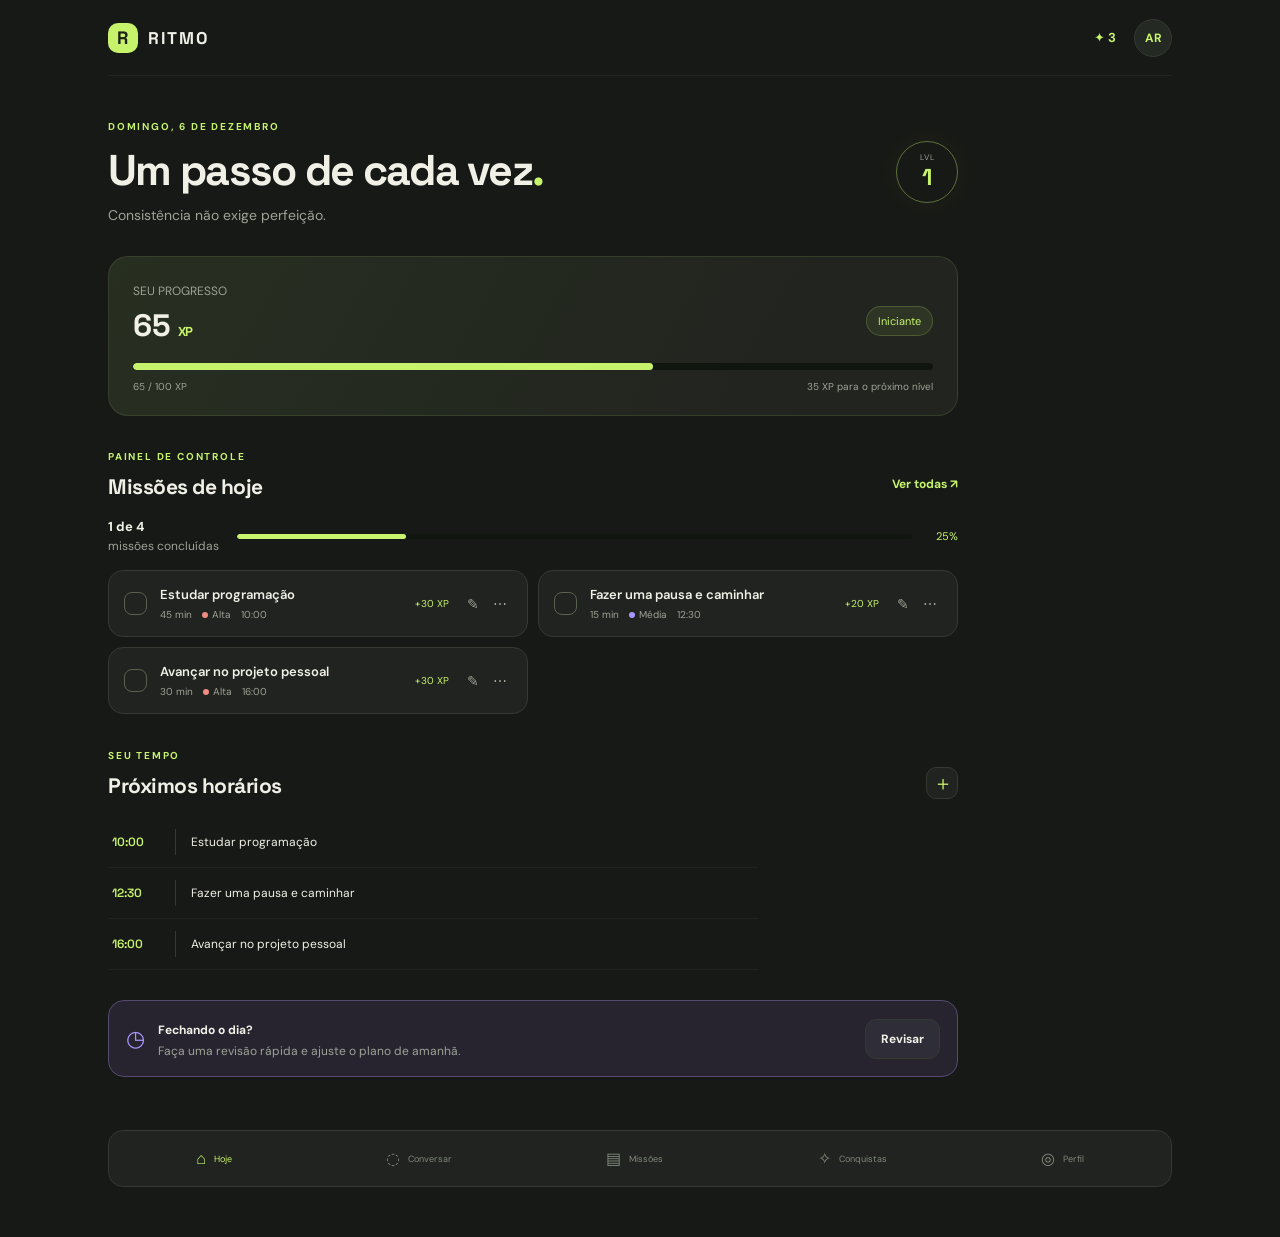
==== index.html @ 5d8275ac "Add files via upload" ====
<!doctype html>
<html lang="pt-BR">
<head>
  <meta charset="UTF-8">
  <meta name="viewport" content="width=device-width, initial-scale=1.0">
  <meta name="theme-color" content="#171916">
  <meta name="description" content="RITMO: seu companheiro pessoal de rotina.">
  <title>RITMO | Sua rotina, no seu ritmo</title>
  <link rel="preconnect" href="https://fonts.googleapis.com">
  <link rel="preconnect" href="https://fonts.gstatic.com" crossorigin>
  <link href="https://fonts.googleapis.com/css2?family=DM+Sans:wght@400;500;600;700&family=Space+Grotesk:wght@500;600;700&display=swap" rel="stylesheet">
  <link rel="stylesheet" href="style.css">
</head>
<body>
  <div class="app-shell">
    <header class="topbar">
      <a class="brand" href="#" aria-label="RITMO início"><span class="brand-mark">R</span><span>RITMO</span></a>
      <div class="top-actions">
        <span class="streak" title="Sequência atual">✦ <b id="streak-count">3</b></span>
        <button class="avatar" data-page="profile" aria-label="Abrir perfil">AR</button>
      </div>
    </header>

    <main id="app-main">
      <section class="page active" id="page-today">
        <div class="welcome-row">
          <div><p class="eyebrow" id="today-date">SEU DIA</p><h1>Um passo de cada vez<span class="lime">.</span></h1><p class="muted">Consistência não exige perfeição.</p></div>
          <div class="level-orb"><span>LVL</span><strong id="level-number">1</strong></div>
        </div>
        <section class="xp-card">
          <div class="xp-top"><div><span class="muted small">SEU PROGRESSO</span><h2><span id="xp-total">0</span> <small>XP</small></h2></div><span class="level-label" id="level-label">Iniciante</span></div>
          <div class="progress-track"><div class="progress-fill" id="xp-progress"></div></div>
          <div class="xp-bottom"><span id="xp-current">0 XP</span><span id="xp-next">100 XP para o próximo nível</span></div>
        </section>
        <div class="section-heading"><div><p class="eyebrow">PAINEL DE CONTROLE</p><h2>Missões de hoje</h2></div><button class="text-button" data-page="missions">Ver todas ↗</button></div>
        <div class="day-progress"><div class="day-progress-copy"><strong id="done-count">0 de 0</strong><span class="muted small">missões concluídas</span></div><div class="mini-track"><div id="day-progress-fill"></div></div><span id="day-percent" class="percent">0%</span></div>
        <div id="today-missions" class="mission-list"></div>
        <div class="section-heading schedule-heading"><div><p class="eyebrow">SEU TEMPO</p><h2>Próximos horários</h2></div><button class="icon-button" data-action="add" aria-label="Adicionar missão">＋</button></div>
        <div id="schedule-list" class="schedule-list"></div>
        <section class="review-banner"><div class="review-icon">◷</div><div><strong>Fechando o dia?</strong><p class="muted small">Faça uma revisão rápida e ajuste o plano de amanhã.</p></div><button class="button button-secondary" data-action="review">Revisar</button></section>
      </section>

      <section class="page" id="page-chat">
        <div class="page-intro"><p class="eyebrow">SEU COMPANHEIRO</p><h1>Conversar<span class="lime">.</span></h1><p class="muted">Um espaço para organizar as ideias e voltar ao ritmo.</p></div>
        <div class="chat-card">
          <div class="chat-header"><div class="bot-avatar">R</div><div><strong>RITMO</strong><p class="online-label"><span></span> Modo demonstrativo</p></div><span class="demo-tag">DEMO</span></div>
          <div class="chat-messages" id="chat-messages"><div class="message bot-message">Ei! Vamos construir um dia possível, não um dia perfeito. O que você gostaria de colocar em movimento hoje?</div></div>
          <div class="quick-prompts"><button data-prompt="Quero organizar meu dia">Organizar meu dia</button><button data-prompt="Estou procrastinando">Estou procrastinando</button><button data-prompt="Hoje está difícil">Hoje está difícil</button></div>
          <form id="chat-form" class="chat-input-row"><input id="chat-input" type="text" placeholder="Escreva uma mensagem..." autocomplete="off" aria-label="Mensagem"><button class="send-button" type="submit" aria-label="Enviar mensagem">↑</button></form>
          <p class="demo-note">Resposta local demonstrativa. Nenhuma IA externa está conectada.</p>
        </div>
      </section>

      <section class="page" id="page-missions">
        <div class="page-intro page-title-row"><div><p class="eyebrow">CENTRAL DE AÇÃO</p><h1>Missões<span class="lime">.</span></h1><p class="muted">Pequenas ações, progresso real.</p></div><button class="button button-primary" data-action="add">＋ Nova</button></div>
        <div class="filter-row"><button class="filter active" data-filter="all">Todas</button><button class="filter" data-filter="pending">Pendentes</button><button class="filter" data-filter="done">Concluídas</button></div>
        <div id="all-missions" class="mission-list"></div>
      </section>

      <section class="page" id="page-achievements">
        <div class="page-intro"><p class="eyebrow">SEU CAMINHO</p><h1>Conquistas<span class="lime">.</span></h1><p class="muted">Cada vitória conta. Inclusive as pequenas.</p></div>
        <div class="achievement-summary"><span class="trophy">✦</span><div><strong id="achievement-count">0 conquistas</strong><p class="muted small">Continue avançando no seu ritmo.</p></div></div>
        <div id="achievement-list" class="achievement-list"></div>
        <div class="section-heading"><div><p class="eyebrow">REGISTRO PESSOAL</p><h2>Vitórias do caminho</h2></div><button class="text-button" data-action="victory">＋ Registrar</button></div>
        <div id="victory-list" class="victory-list"></div>
      </section>

      <section class="page" id="page-profile">
        <div class="page-intro"><p class="eyebrow">CONFIGURAÇÕES PESSOAIS</p><h1>Seu perfil<span class="lime">.</span></h1><p class="muted">Uma rotina que respeita a sua realidade.</p></div>
        <div class="profile-card"><div class="profile-avatar">AR</div><div><strong id="profile-name-display">Aventureiro</strong><p class="muted small">Nível <span id="profile-level">1</span> · <span id="profile-xp">0 XP</span></p></div><button class="text-button" data-action="edit-name">Editar</button></div>
        <form id="profile-form" class="settings-card">
          <label>Objetivo principal<input id="goal-input" type="text" placeholder="Ex.: estudar programação"></label>
          <label>Tempo disponível por dia<select id="availability-input"><option value="30">30 minutos</option><option value="60">1 hora</option><option value="90">1h30</option><option value="120">2 horas</option><option value="180">3 horas ou mais</option></select></label>
          <label>Seu estilo de acompanhamento<select id="tone-input"><option value="balanced">Equilibrado</option><option value="gentle">Acolhedor</option><option value="direct">Direto</option></select></label>
          <label>Regra pessoal<textarea id="rule-input" rows="3" placeholder="Ex.: não marcar tarefas depois das 21h."></textarea></label>
          <button class="button button-primary full-button" type="submit">Salvar preferências</button>
        </form>
        <div class="settings-card consequence-card"><div><strong>Consequência combinada</strong><p class="muted small">Defina um ajuste leve para quando uma missão não acontecer. Nunca há punições automáticas.</p></div><label>Minha consequência<input id="consequence-input" type="text" placeholder="Ex.: revisar o planejamento"></label><button class="button button-secondary full-button" data-action="save-consequence">Salvar regra</button></div>
        <button class="reset-button" data-action="reset">Restaurar demonstração</button>
      </section>
    </main>

    <nav class="bottom-nav" aria-label="Navegação principal">
      <button class="nav-item active" data-page="today"><span>⌂</span><small>Hoje</small></button>
      <button class="nav-item" data-page="chat"><span>◌</span><small>Conversar</small></button>
      <button class="nav-item" data-page="missions"><span>▤</span><small>Missões</small></button>
      <button class="nav-item" data-page="achievements"><span>✧</span><small>Conquistas</small></button>
      <button class="nav-item" data-page="profile"><span>◎</span><small>Perfil</small></button>
    </nav>
  </div>

  <dialog id="mission-dialog" class="modal">
    <form id="mission-form" method="dialog">
      <div class="modal-heading"><div><p class="eyebrow">NOVA AÇÃO</p><h2 id="mission-modal-title">Criar missão</h2></div><button type="button" class="close-button" data-close="mission-dialog">×</button></div>
      <input type="hidden" id="mission-id">
      <label>Título<input id="mission-title" required maxlength="70" placeholder="Ex.: estudar Python"></label>
      <div class="form-grid"><label>Duração<select id="mission-duration"><option value="5">5 min</option><option value="15" selected>15 min</option><option value="30">30 min</option><option value="45">45 min</option><option value="60">1 hora</option><option value="90">1h30</option><option value="120">2 horas</option></select></label><label>Prioridade<select id="mission-priority"><option value="low">Baixa</option><option value="medium" selected>Média</option><option value="high">Alta</option></select></label></div>
      <label>Horário opcional<input id="mission-time" type="time"></label>
      <div class="modal-actions"><button type="button" class="button button-secondary" data-close="mission-dialog">Cancelar</button><button type="submit" class="button button-primary">Salvar missão</button></div>
    </form>
  </dialog>

  <dialog id="review-dialog" class="modal">
    <form id="review-form" method="dialog">
      <div class="modal-heading"><div><p class="eyebrow">CHECK-OUT</p><h2>Revisão do dia</h2></div><button type="button" class="close-button" data-close="review-dialog">×</button></div>
      <p class="muted">O que funcionou hoje? O que precisa mudar amanhã?</p>
      <label>Como foi seu dia?<select id="review-mood"><option>Foi bem</option><option>Foi razoável</option><option>Foi difícil</option></select></label>
      <label>O que você quer ajustar?<textarea id="review-note" rows="3" placeholder="Ex.: reduzir tarefas e começar mais cedo..."></textarea></label>
      <div class="modal-actions"><button type="button" class="button button-secondary" data-close="review-dialog">Cancelar</button><button type="submit" class="button button-primary">Salvar revisão</button></div>
    </form>
  </dialog>

  <dialog id="victory-dialog" class="modal">
    <form id="victory-form" method="dialog">
      <div class="modal-heading"><div><p class="eyebrow">MARCO PESSOAL</p><h2>Registrar vitória</h2></div><button type="button" class="close-button" data-close="victory-dialog">×</button></div>
      <label>Qual foi sua vitória?<input id="victory-title" required maxlength="90" placeholder="Ex.: consegui estudar mesmo cansado"></label>
      <label>Recompensa escolhida (opcional)<input id="victory-reward" maxlength="90" placeholder="Ex.: assistir a um episódio"></label>
      <div class="modal-actions"><button type="button" class="button button-secondary" data-close="victory-dialog">Cancelar</button><button type="submit" class="button button-primary">Registrar</button></div>
    </form>
  </dialog>
  <div id="toast" class="toast" role="status" aria-live="polite"></div>
  <script src="app.js"></script>
</body>
</html>
---- style.css ----
*{box-sizing:border-box} :root{--bg:#171916;--panel:#20231f;--panel2:#252923;--line:#343a31;--text:#f1f0e7;--muted:#9da397;--lime:#c6f36b;--lime-dark:#26351b;--violet:#a995ff;--red:#ef8c82;--radius:20px}body{margin:0;background:var(--bg);color:var(--text);font-family:"DM Sans",sans-serif;min-height:100vh}button,input,select,textarea{font:inherit}button{cursor:pointer}.app-shell{max-width:1120px;margin:auto;min-height:100vh;padding:0 28px 100px}.topbar{height:76px;display:flex;align-items:center;justify-content:space-between;border-bottom:1px solid #ffffff0c}.brand{display:flex;align-items:center;gap:10px;color:var(--text);font:700 17px "Space Grotesk";letter-spacing:2px;text-decoration:none}.brand-mark{display:grid;place-items:center;width:30px;height:30px;border-radius:10px;background:var(--lime);color:#1b2115;font-size:18px}.top-actions{display:flex;align-items:center;gap:18px}.streak{font-size:13px;color:var(--lime)}.avatar,.profile-avatar{border:1px solid var(--line);background:var(--panel2);color:var(--lime);border-radius:50%;width:38px;height:38px;font-size:12px;font-weight:700}.page{display:none;padding:38px 0 28px;animation:fade .2s ease}.page.active{display:block}@keyframes fade{from{opacity:.5;transform:translateY(4px)}to{opacity:1;transform:none}}h1,h2,h3,p{margin-top:0}h1,h2,h3{font-family:"Space Grotesk",sans-serif}h1{font-size:clamp(30px,5vw,43px);letter-spacing:-1.7px;margin-bottom:8px}h2{font-size:22px;letter-spacing:-.5px;margin-bottom:0}.lime{color:var(--lime)}.muted{color:var(--muted)}.small{font-size:12px}.eyebrow{font-size:10px;font-weight:700;letter-spacing:1.8px;color:var(--lime);margin-bottom:10px}.welcome-row{display:flex;justify-content:space-between;align-items:center;margin-bottom:28px}.welcome-row .muted,.page-intro .muted{margin:0;font-size:14px}.level-orb{width:62px;height:62px;border:1px solid #c6f36b66;border-radius:50%;display:flex;flex-direction:column;align-items:center;justify-content:center;box-shadow:0 0 28px #c6f36b0c}.level-orb span{font-size:8px;letter-spacing:1px;color:var(--muted)}.level-orb strong{font:700 23px "Space Grotesk";color:var(--lime)}.xp-card{background:linear-gradient(120deg,#272f21,#22251f 75%);border:1px solid #52623a66;border-radius:var(--radius);padding:22px 24px;margin-bottom:34px}.xp-top,.xp-bottom{display:flex;align-items:center;justify-content:space-between}.xp-top h2{font-size:31px;margin:5px 0 18px}.xp-top h2 small{font-size:13px;color:var(--lime)}.level-label{font-size:11px;color:var(--lime);background:#c6f36b14;border:1px solid #c6f36b33;padding:7px 11px;border-radius:30px}.progress-track,.mini-track{height:7px;background:#11150f;border-radius:20px;overflow:hidden}.progress-fill,.mini-track div{height:100%;width:0;background:var(--lime);border-radius:20px;transition:width .3s}.xp-bottom{font-size:10px;color:var(--muted);margin-top:10px}.section-heading{display:flex;align-items:end;justify-content:space-between;margin:0 0 18px}.section-heading h2{font-size:21px}.text-button{border:0;background:none;color:var(--lime);font-size:12px;font-weight:700;padding:8px 0}.day-progress{display:flex;align-items:center;gap:14px;margin-bottom:16px}.day-progress-copy{min-width:115px;display:flex;flex-direction:column;gap:3px}.day-progress-copy strong{font-size:13px}.mini-track{flex:1;height:5px}.percent{font-size:11px;color:var(--lime);min-width:32px;text-align:right}.mission-list{display:grid;gap:10px}.mission-card{display:flex;align-items:center;gap:13px;background:var(--panel);border:1px solid var(--line);border-radius:15px;padding:15px;transition:border .2s}.mission-card:hover{border-color:#65764b}.check-button{flex:0 0 23px;width:23px;height:23px;border-radius:8px;border:1px solid #59614f;background:transparent;color:#182014;display:grid;place-items:center;font-size:13px}.mission-card.completed .check-button{background:var(--lime);border-color:var(--lime)}.mission-main{flex:1;min-width:0}.mission-title{font-weight:600;font-size:13px;white-space:nowrap;overflow:hidden;text-overflow:ellipsis}.mission-meta{display:flex;gap:10px;color:var(--muted);font-size:10px;margin-top:5px}.mission-card.completed .mission-title{text-decoration:line-through;color:#8d9585}.priority{width:6px;height:6px;border-radius:50%;display:inline-block;margin-right:4px}.priority.high{background:var(--red)}.priority.medium{background:var(--violet)}.priority.low{background:var(--lime)}.mission-xp{font-size:10px;color:var(--lime);white-space:nowrap}.card-actions{display:flex;gap:4px}.tiny-action{border:0;background:transparent;color:var(--muted);padding:5px;font-size:14px}.schedule-heading{margin-top:35px}.icon-button{width:32px;height:32px;border:1px solid var(--line);border-radius:10px;background:var(--panel);color:var(--lime);font-size:20px}.schedule-list{display:grid;gap:0}.schedule-item{display:flex;align-items:center;gap:15px;padding:12px 4px;border-bottom:1px solid #ffffff0b}.schedule-time{font:600 12px "Space Grotesk";color:var(--lime);width:48px}.schedule-line{width:1px;height:26px;background:var(--line)}.schedule-name{font-size:12px}.review-banner{margin-top:30px;padding:17px;background:#27242f;border:1px solid #554a70;border-radius:16px;display:flex;align-items:center;gap:13px}.review-icon{font-size:22px;color:var(--violet)}.review-banner div:nth-child(2){flex:1}.review-banner strong{font-size:12px}.review-banner p{margin:4px 0 0}.button{border:0;border-radius:11px;padding:11px 15px;font-weight:700;font-size:12px;transition:transform .15s,opacity .15s}.button:active{transform:scale(.97)}.button-primary{background:var(--lime);color:#1b2115}.button-secondary{background:#ffffff0a;border:1px solid var(--line);color:var(--text)}.page-intro{margin-bottom:28px}.page-title-row{display:flex;align-items:center;justify-content:space-between}.filter-row{display:flex;gap:8px;margin-bottom:18px}.filter{border:1px solid var(--line);border-radius:30px;padding:8px 14px;background:transparent;color:var(--muted);font-size:11px}.filter.active{background:var(--lime-dark);border-color:#758b4c;color:var(--lime)}.empty-state{padding:28px;text-align:center;border:1px dashed var(--line);border-radius:16px;color:var(--muted);font-size:12px}.chat-card{background:var(--panel);border:1px solid var(--line);border-radius:20px;overflow:hidden}.chat-header{display:flex;align-items:center;gap:11px;padding:17px;border-bottom:1px solid var(--line)}.bot-avatar{width:38px;height:38px;border-radius:13px;background:var(--lime);color:#1b2115;display:grid;place-items:center;font:700 19px "Space Grotesk"}.chat-header strong{font-size:12px}.online-label{font-size:10px;color:var(--muted);margin:4px 0 0}.online-label span{display:inline-block;width:6px;height:6px;background:var(--lime);border-radius:50%;margin-right:4px}.demo-tag{margin-left:auto;font-size:9px;color:var(--violet);border:1px solid #a995ff44;border-radius:20px;padding:5px 8px}.chat-messages{min-height:280px;max-height:430px;overflow:auto;padding:20px;display:flex;flex-direction:column;gap:12px}.message{max-width:85%;padding:12px 14px;border-radius:15px;font-size:12px;line-height:1.55}.bot-message{background:#2a2e28;border:1px solid var(--line);align-self:flex-start;border-bottom-left-radius:4px}.user-message{background:#344525;color:#eff9df;align-self:flex-end;border-bottom-right-radius:4px}.quick-prompts{display:flex;flex-wrap:wrap;gap:7px;padding:0 16px 14px}.quick-prompts button{background:transparent;border:1px solid var(--line);border-radius:20px;color:var(--muted);padding:7px 10px;font-size:10px}.chat-input-row{display:flex;gap:8px;padding:12px 14px;border-top:1px solid var(--line)}.chat-input-row input{flex:1;min-width:0;background:#171916;border:1px solid var(--line);border-radius:12px;padding:12px;color:var(--text);outline:none}.chat-input-row input:focus,input:focus,textarea:focus,select:focus{border-color:#91b84f}.send-button{width:42px;border:0;border-radius:12px;background:var(--lime);color:#1b2115;font-size:20px}.demo-note{text-align:center;color:#737c70;font-size:9px;padding:0 10px 13px;margin:0}.achievement-summary{display:flex;align-items:center;gap:14px;padding:18px;background:linear-gradient(120deg,#2a2a22,#24251f);border:1px solid #6a643c66;border-radius:16px;margin-bottom:24px}.trophy{font-size:27px;color:var(--lime)}.achievement-summary strong{font-size:13px}.achievement-summary p{margin:4px 0 0}.achievement-list{display:grid;grid-template-columns:repeat(2,1fr);gap:10px;margin-bottom:34px}.achievement{padding:16px;border-radius:15px;background:var(--panel);border:1px solid var(--line);opacity:.45}.achievement.unlocked{opacity:1;border-color:#65764b}.achievement-icon{font-size:22px;margin-bottom:12px}.achievement strong{display:block;font-size:11px}.achievement p{font-size:10px;color:var(--muted);margin:5px 0 0;line-height:1.4}.victory-item{padding:13px 0;border-bottom:1px solid #ffffff12;display:flex;gap:10px;font-size:12px}.victory-star{color:var(--lime)}.victory-item p{margin:4px 0 0;color:var(--muted);font-size:10px}.profile-card{display:flex;align-items:center;gap:13px;background:var(--panel);border:1px solid var(--line);border-radius:16px;padding:16px;margin-bottom:14px}.profile-avatar{width:46px;height:46px;display:grid;place-items:center;background:var(--lime-dark);border-color:#829d51;font-size:13px}.profile-card>div:nth-child(2){flex:1}.profile-card strong{font-size:13px}.profile-card p{margin:4px 0 0}.settings-card{display:grid;gap:16px;padding:19px;background:var(--panel);border:1px solid var(--line);border-radius:16px;margin-bottom:14px}.settings-card label,.modal label{display:grid;gap:7px;color:#d6d9ce;font-size:11px;font-weight:600}.settings-card input,.settings-card select,.settings-card textarea,.modal input,.modal select,.modal textarea{width:100%;background:#171916;border:1px solid var(--line);border-radius:10px;padding:12px;color:var(--text);outline:none;font-size:12px}.settings-card textarea,.modal textarea{resize:vertical}.full-button{width:100%}.consequence-card{margin-top:14px}.consequence-card>div p{margin:5px 0 0;line-height:1.5}.reset-button{background:transparent;border:0;color:var(--red);font-size:11px;padding:12px 0}.bottom-nav{position:fixed;bottom:0;left:50%;transform:translateX(-50%);width:min(100%,1120px);padding:10px 16px max(10px,env(safe-area-inset-bottom));display:flex;justify-content:space-around;background:#1c1f1bdd;backdrop-filter:blur(18px);border-top:1px solid #ffffff12;z-index:5}.nav-item{border:0;background:transparent;color:#81897c;display:flex;flex-direction:column;align-items:center;gap:3px;min-width:55px;padding:3px}.nav-item span{font-size:19px}.nav-item small{font-size:9px}.nav-item.active{color:var(--lime)}.modal{width:min(92vw,480px);background:#22251f;color:var(--text);border:1px solid var(--line);border-radius:20px;padding:22px;box-shadow:0 24px 80px #0009}.modal::backdrop{background:#080a08c9;backdrop-filter:blur(4px)}.modal form{display:grid;gap:15px}.modal-heading{display:flex;justify-content:space-between;align-items:center;margin-bottom:4px}.modal-heading h2{font-size:22px}.close-button{background:transparent;border:0;color:var(--muted);font-size:25px}.form-grid{display:grid;grid-template-columns:1fr 1fr;gap:12px}.modal-actions{display:flex;justify-content:flex-end;gap:8px;margin-top:5px}.toast{position:fixed;bottom:90px;left:50%;transform:translate(-50%,15px);opacity:0;pointer-events:none;background:#e5f8c7;color:#1b2115;padding:11px 16px;border-radius:30px;font-size:11px;font-weight:700;z-index:10;transition:.25s;box-shadow:0 8px 30px #0005;max-width:90%;text-align:center}.toast.show{opacity:1;transform:translate(-50%,0)}
@media(min-width:760px){.app-shell{padding-bottom:50px}.bottom-nav{position:static;transform:none;width:100%;margin:25px auto 0;border:1px solid var(--line);border-radius:15px;padding:10px;background:var(--panel)}.nav-item{flex-direction:row;gap:8px;padding:7px 18px}.nav-item span{font-size:16px}.page{padding-top:44px}.page#page-today{max-width:850px}.welcome-row{margin-bottom:32px}.mission-list{grid-template-columns:repeat(2,minmax(0,1fr))}.mission-card{min-width:0}.schedule-list{max-width:650px}.chat-card{max-width:760px}.settings-card{max-width:720px}.profile-card{max-width:720px}.consequence-card{max-width:720px}.achievement-list{max-width:720px;grid-template-columns:repeat(3,1fr)}}@media(max-width:420px){.app-shell{padding-left:17px;padding-right:17px}.page{padding-top:28px}.review-banner{flex-wrap:wrap}.review-banner div:nth-child(2){min-width:calc(100% - 55px)}.review-banner .button{margin-left:35px}.nav-item{min-width:48px}.nav-item small{font-size:8px}.mission-card{padding:12px}.mission-xp{display:none}}
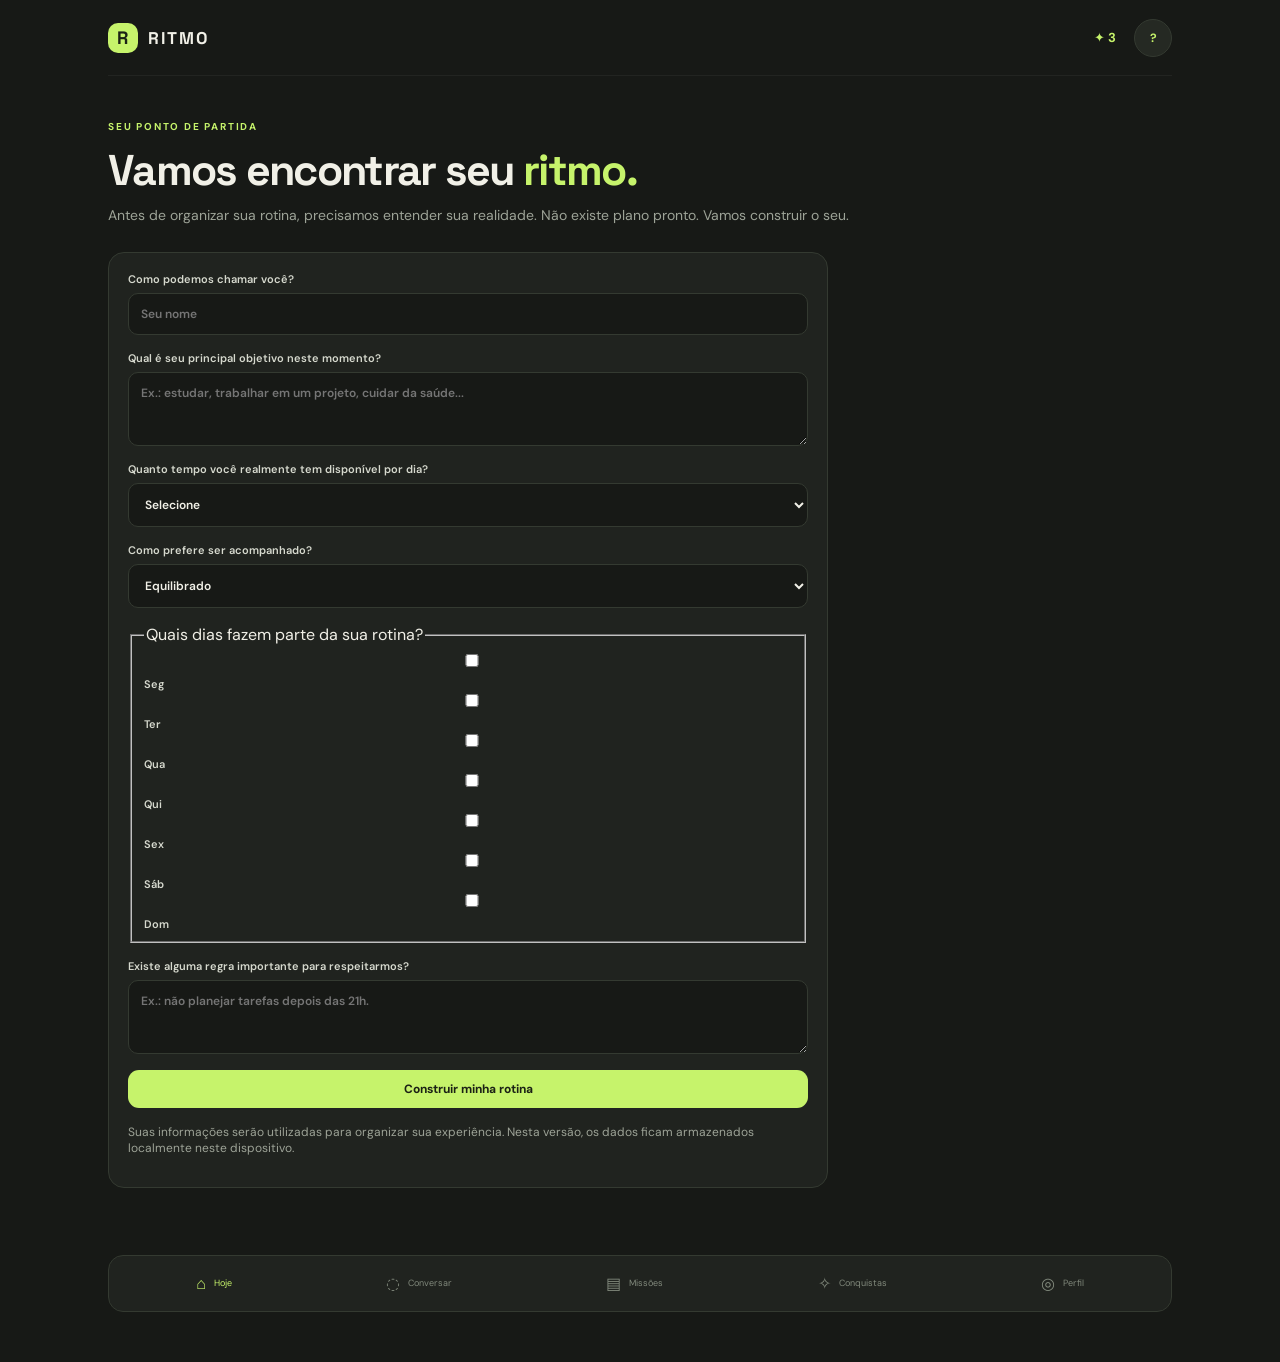
==== commit 9cf6f789: "Update print statement from 'Hello' to 'Goodbye'" ====
--- a/index.html
+++ b/index.html
@@ -6,119 +6,806 @@
   <meta name="theme-color" content="#171916">
   <meta name="description" content="RITMO: seu companheiro pessoal de rotina.">
   <title>RITMO | Sua rotina, no seu ritmo</title>
+
   <link rel="preconnect" href="https://fonts.googleapis.com">
   <link rel="preconnect" href="https://fonts.gstatic.com" crossorigin>
   <link href="https://fonts.googleapis.com/css2?family=DM+Sans:wght@400;500;600;700&family=Space+Grotesk:wght@500;600;700&display=swap" rel="stylesheet">
+
   <link rel="stylesheet" href="style.css">
 </head>
+
 <body>
   <div class="app-shell">
+
+    <!-- CABEÇALHO -->
     <header class="topbar">
-      <a class="brand" href="#" aria-label="RITMO início"><span class="brand-mark">R</span><span>RITMO</span></a>
+      <a class="brand" href="#" data-page="today" aria-label="RITMO início">
+        <span class="brand-mark">R</span>
+        <span>RITMO</span>
+      </a>
+
       <div class="top-actions">
-        <span class="streak" title="Sequência atual">✦ <b id="streak-count">3</b></span>
-        <button class="avatar" data-page="profile" aria-label="Abrir perfil">AR</button>
+        <span class="streak" title="Sua sequência atual">
+          ✦ <b id="streak-count">0</b>
+        </span>
+
+        <button class="avatar" data-page="profile" aria-label="Abrir perfil">
+          <span id="avatar-initials">?</span>
+        </button>
       </div>
     </header>
 
     <main id="app-main">
-      <section class="page active" id="page-today">
+
+      <!-- CONFIGURAÇÃO INICIAL -->
+      <section class="page active" id="page-onboarding">
+
+        <div class="page-intro">
+          <p class="eyebrow">SEU PONTO DE PARTIDA</p>
+          <h1>Vamos encontrar seu <span class="lime">ritmo.</span></h1>
+          <p class="muted">
+            Antes de organizar sua rotina, precisamos entender sua realidade.
+            Não existe plano pronto. Vamos construir o seu.
+          </p>
+        </div>
+
+        <form id="onboarding-form" class="settings-card">
+
+          <label>
+            Como podemos chamar você?
+            <input
+              id="onboarding-name"
+              type="text"
+              maxlength="40"
+              placeholder="Seu nome"
+            >
+          </label>
+
+          <label>
+            Qual é seu principal objetivo neste momento?
+            <textarea
+              id="onboarding-goal"
+              rows="3"
+              required
+              placeholder="Ex.: estudar, trabalhar em um projeto, cuidar da saúde..."
+            ></textarea>
+          </label>
+
+          <label>
+            Quanto tempo você realmente tem disponível por dia?
+            <select id="onboarding-availability" required>
+              <option value="">Selecione</option>
+              <option value="30">Até 30 minutos</option>
+              <option value="60">Até 1 hora</option>
+              <option value="90">Até 1h30</option>
+              <option value="120">Até 2 horas</option>
+              <option value="180">3 horas ou mais</option>
+              <option value="variable">Varia de acordo com o dia</option>
+            </select>
+          </label>
+
+          <label>
+            Como prefere ser acompanhado?
+            <select id="onboarding-tone">
+              <option value="balanced">Equilibrado</option>
+              <option value="gentle">Acolhedor</option>
+              <option value="direct">Direto e objetivo</option>
+            </select>
+          </label>
+
+          <fieldset class="weekday-field">
+            <legend>Quais dias fazem parte da sua rotina?</legend>
+
+            <div class="weekday-options">
+              <label><input type="checkbox" name="onboarding-days" value="1"> Seg</label>
+              <label><input type="checkbox" name="onboarding-days" value="2"> Ter</label>
+              <label><input type="checkbox" name="onboarding-days" value="3"> Qua</label>
+              <label><input type="checkbox" name="onboarding-days" value="4"> Qui</label>
+              <label><input type="checkbox" name="onboarding-days" value="5"> Sex</label>
+              <label><input type="checkbox" name="onboarding-days" value="6"> Sáb</label>
+              <label><input type="checkbox" name="onboarding-days" value="0"> Dom</label>
+            </div>
+          </fieldset>
+
+          <label>
+            Existe alguma regra importante para respeitarmos?
+            <textarea
+              id="onboarding-rule"
+              rows="3"
+              placeholder="Ex.: não planejar tarefas depois das 21h."
+            ></textarea>
+          </label>
+
+          <button class="button button-primary full-button" type="submit">
+            Construir minha rotina
+          </button>
+
+          <p class="muted small privacy-note">
+            Suas informações serão utilizadas para organizar sua experiência.
+            Nesta versão, os dados ficam armazenados localmente neste dispositivo.
+          </p>
+
+        </form>
+      </section>
+
+      <!-- HOJE -->
+      <section class="page" id="page-today">
+
         <div class="welcome-row">
-          <div><p class="eyebrow" id="today-date">SEU DIA</p><h1>Um passo de cada vez<span class="lime">.</span></h1><p class="muted">Consistência não exige perfeição.</p></div>
-          <div class="level-orb"><span>LVL</span><strong id="level-number">1</strong></div>
-        </div>
+          <div>
+            <p class="eyebrow" id="today-date">SEU DIA</p>
+            <h1>Um passo de cada vez<span class="lime">.</span></h1>
+            <p class="muted" id="today-greeting">
+              Seu dia começa no seu ritmo.
+            </p>
+          </div>
+
+          <div class="level-orb">
+            <span>LVL</span>
+            <strong id="level-number">1</strong>
+          </div>
+        </div>
+
+        <!-- PROGRESSO -->
         <section class="xp-card">
-          <div class="xp-top"><div><span class="muted small">SEU PROGRESSO</span><h2><span id="xp-total">0</span> <small>XP</small></h2></div><span class="level-label" id="level-label">Iniciante</span></div>
-          <div class="progress-track"><div class="progress-fill" id="xp-progress"></div></div>
-          <div class="xp-bottom"><span id="xp-current">0 XP</span><span id="xp-next">100 XP para o próximo nível</span></div>
+          <div class="xp-top">
+            <div>
+              <span class="muted small">SEU PROGRESSO</span>
+              <h2><span id="xp-total">0</span> <small>XP</small></h2>
+            </div>
+
+            <span class="level-label" id="level-label">
+              Iniciante
+            </span>
+          </div>
+
+          <div class="progress-track">
+            <div class="progress-fill" id="xp-progress"></div>
+          </div>
+
+          <div class="xp-bottom">
+            <span id="xp-current">0 XP</span>
+            <span id="xp-next">0 XP para o próximo nível</span>
+          </div>
         </section>
-        <div class="section-heading"><div><p class="eyebrow">PAINEL DE CONTROLE</p><h2>Missões de hoje</h2></div><button class="text-button" data-page="missions">Ver todas ↗</button></div>
-        <div class="day-progress"><div class="day-progress-copy"><strong id="done-count">0 de 0</strong><span class="muted small">missões concluídas</span></div><div class="mini-track"><div id="day-progress-fill"></div></div><span id="day-percent" class="percent">0%</span></div>
-        <div id="today-missions" class="mission-list"></div>
-        <div class="section-heading schedule-heading"><div><p class="eyebrow">SEU TEMPO</p><h2>Próximos horários</h2></div><button class="icon-button" data-action="add" aria-label="Adicionar missão">＋</button></div>
+
+        <!-- MISSÕES DO DIA -->
+        <div class="section-heading">
+          <div>
+            <p class="eyebrow">PAINEL DE CONTROLE</p>
+            <h2>Missões de hoje</h2>
+          </div>
+
+          <button class="text-button" data-page="missions">
+            Ver todas ↗
+          </button>
+        </div>
+
+        <div class="day-progress">
+          <div class="day-progress-copy">
+            <strong id="done-count">0 de 0</strong>
+            <span class="muted small">ações concluídas</span>
+          </div>
+
+          <div class="mini-track">
+            <div id="day-progress-fill"></div>
+          </div>
+
+          <span id="day-percent" class="percent">0%</span>
+        </div>
+
+        <div id="today-missions" class="mission-list">
+          <div class="empty-state">
+            <span>✦</span>
+            <h3>Seu espaço está livre.</h3>
+            <p>Adicione sua primeira missão para começar a construir sua rotina.</p>
+            <button class="button button-primary" data-action="add">
+              Criar primeira missão
+            </button>
+          </div>
+        </div>
+
+        <!-- PRÓXIMOS HORÁRIOS -->
+        <div class="section-heading schedule-heading">
+          <div>
+            <p class="eyebrow">SEU TEMPO</p>
+            <h2>Próximos horários</h2>
+          </div>
+
+          <button class="icon-button" data-action="add" aria-label="Adicionar missão">
+            ＋
+          </button>
+        </div>
+
         <div id="schedule-list" class="schedule-list"></div>
-        <section class="review-banner"><div class="review-icon">◷</div><div><strong>Fechando o dia?</strong><p class="muted small">Faça uma revisão rápida e ajuste o plano de amanhã.</p></div><button class="button button-secondary" data-action="review">Revisar</button></section>
+
+        <!-- REVISÃO -->
+        <section class="review-banner">
+          <div class="review-icon">◷</div>
+
+          <div>
+            <strong>Fechando o dia?</strong>
+            <p class="muted small">
+              Confira o que aconteceu e ajuste o planejamento.
+            </p>
+          </div>
+
+          <button class="button button-secondary" data-action="review">
+            Revisar
+          </button>
+        </section>
+
       </section>
 
+      <!-- CONVERSAR -->
       <section class="page" id="page-chat">
-        <div class="page-intro"><p class="eyebrow">SEU COMPANHEIRO</p><h1>Conversar<span class="lime">.</span></h1><p class="muted">Um espaço para organizar as ideias e voltar ao ritmo.</p></div>
+
+        <div class="page-intro">
+          <p class="eyebrow">SEU COMPANHEIRO</p>
+          <h1>Conversar<span class="lime">.</span></h1>
+          <p class="muted">
+            Organize suas ideias, registre dificuldades e encontre caminhos possíveis.
+          </p>
+        </div>
+
         <div class="chat-card">
-          <div class="chat-header"><div class="bot-avatar">R</div><div><strong>RITMO</strong><p class="online-label"><span></span> Modo demonstrativo</p></div><span class="demo-tag">DEMO</span></div>
-          <div class="chat-messages" id="chat-messages"><div class="message bot-message">Ei! Vamos construir um dia possível, não um dia perfeito. O que você gostaria de colocar em movimento hoje?</div></div>
-          <div class="quick-prompts"><button data-prompt="Quero organizar meu dia">Organizar meu dia</button><button data-prompt="Estou procrastinando">Estou procrastinando</button><button data-prompt="Hoje está difícil">Hoje está difícil</button></div>
-          <form id="chat-form" class="chat-input-row"><input id="chat-input" type="text" placeholder="Escreva uma mensagem..." autocomplete="off" aria-label="Mensagem"><button class="send-button" type="submit" aria-label="Enviar mensagem">↑</button></form>
-          <p class="demo-note">Resposta local demonstrativa. Nenhuma IA externa está conectada.</p>
+
+          <div class="chat-header">
+            <div class="bot-avatar">R</div>
+
+            <div>
+              <strong>RITMO</strong>
+              <p class="online-label">
+                <span></span>
+                Assistente local
+              </p>
+            </div>
+
+            <span class="demo-tag">LOCAL</span>
+          </div>
+
+          <div class="chat-messages" id="chat-messages">
+            <div class="message bot-message">
+              Podemos começar pelo que está acontecendo hoje.
+              O que você gostaria de organizar?
+            </div>
+          </div>
+
+          <div class="quick-prompts">
+            <button data-prompt="Quero organizar meu dia">
+              Organizar meu dia
+            </button>
+
+            <button data-prompt="Estou procrastinando">
+              Estou procrastinando
+            </button>
+
+            <button data-prompt="Hoje está difícil">
+              Hoje está difícil
+            </button>
+          </div>
+
+          <form id="chat-form" class="chat-input-row">
+            <input
+              id="chat-input"
+              type="text"
+              placeholder="Escreva uma mensagem..."
+              autocomplete="off"
+              aria-label="Mensagem"
+            >
+
+            <button class="send-button" type="submit" aria-label="Enviar mensagem">
+              ↑
+            </button>
+          </form>
+
+          <p class="demo-note">
+            O assistente funciona localmente nesta versão.
+            Nenhuma IA externa está conectada.
+          </p>
+
         </div>
       </section>
 
+      <!-- MISSÕES -->
       <section class="page" id="page-missions">
-        <div class="page-intro page-title-row"><div><p class="eyebrow">CENTRAL DE AÇÃO</p><h1>Missões<span class="lime">.</span></h1><p class="muted">Pequenas ações, progresso real.</p></div><button class="button button-primary" data-action="add">＋ Nova</button></div>
-        <div class="filter-row"><button class="filter active" data-filter="all">Todas</button><button class="filter" data-filter="pending">Pendentes</button><button class="filter" data-filter="done">Concluídas</button></div>
+
+        <div class="page-intro page-title-row">
+          <div>
+            <p class="eyebrow">CENTRAL DE AÇÃO</p>
+            <h1>Missões<span class="lime">.</span></h1>
+            <p class="muted">
+              Pequenas ações, progresso real.
+            </p>
+          </div>
+
+          <button class="button button-primary" data-action="add">
+            ＋ Nova
+          </button>
+        </div>
+
+        <!-- CATEGORIAS INSPIRADAS NO HABITICA -->
+        <div class="mission-types">
+
+          <button class="mission-type active" data-type-filter="all">
+            Todas
+          </button>
+
+          <button class="mission-type" data-type-filter="habit">
+            Hábitos
+          </button>
+
+          <button class="mission-type" data-type-filter="daily">
+            Diárias
+          </button>
+
+          <button class="mission-type" data-type-filter="todo">
+            Tarefas
+          </button>
+
+        </div>
+
+        <div class="filter-row">
+          <button class="filter active" data-filter="all">Todas</button>
+          <button class="filter" data-filter="pending">Pendentes</button>
+          <button class="filter" data-filter="done">Concluídas</button>
+        </div>
+
         <div id="all-missions" class="mission-list"></div>
+
       </section>
 
+      <!-- CONQUISTAS -->
       <section class="page" id="page-achievements">
-        <div class="page-intro"><p class="eyebrow">SEU CAMINHO</p><h1>Conquistas<span class="lime">.</span></h1><p class="muted">Cada vitória conta. Inclusive as pequenas.</p></div>
-        <div class="achievement-summary"><span class="trophy">✦</span><div><strong id="achievement-count">0 conquistas</strong><p class="muted small">Continue avançando no seu ritmo.</p></div></div>
-        <div id="achievement-list" class="achievement-list"></div>
-        <div class="section-heading"><div><p class="eyebrow">REGISTRO PESSOAL</p><h2>Vitórias do caminho</h2></div><button class="text-button" data-action="victory">＋ Registrar</button></div>
+
+        <div class="page-intro">
+          <p class="eyebrow">SEU CAMINHO</p>
+          <h1>Conquistas<span class="lime">.</span></h1>
+          <p class="muted">
+            Cada vitória conta. Inclusive as pequenas.
+          </p>
+        </div>
+
+        <div class="achievement-summary">
+          <span class="trophy">✦</span>
+
+          <div>
+            <strong id="achievement-count">0 conquistas</strong>
+            <p class="muted small">
+              Suas conquistas serão registradas conforme seu progresso.
+            </p>
+          </div>
+        </div>
+
+        <div id="achievement-list" class="achievement-list">
+          <div class="empty-state">
+            <span>✧</span>
+            <h3>Uma história começando.</h3>
+            <p>Suas conquistas aparecerão aqui quando você alcançar novos marcos.</p>
+          </div>
+        </div>
+
+        <!-- VITÓRIAS PESSOAIS -->
+        <div class="section-heading">
+          <div>
+            <p class="eyebrow">REGISTRO PESSOAL</p>
+            <h2>Vitórias do caminho</h2>
+          </div>
+
+          <button class="text-button" data-action="victory">
+            ＋ Registrar
+          </button>
+        </div>
+
         <div id="victory-list" class="victory-list"></div>
+
       </section>
 
+      <!-- PERFIL -->
       <section class="page" id="page-profile">
-        <div class="page-intro"><p class="eyebrow">CONFIGURAÇÕES PESSOAIS</p><h1>Seu perfil<span class="lime">.</span></h1><p class="muted">Uma rotina que respeita a sua realidade.</p></div>
-        <div class="profile-card"><div class="profile-avatar">AR</div><div><strong id="profile-name-display">Aventureiro</strong><p class="muted small">Nível <span id="profile-level">1</span> · <span id="profile-xp">0 XP</span></p></div><button class="text-button" data-action="edit-name">Editar</button></div>
+
+        <div class="page-intro">
+          <p class="eyebrow">CONFIGURAÇÕES PESSOAIS</p>
+          <h1>Seu perfil<span class="lime">.</span></h1>
+          <p class="muted">
+            Uma rotina que respeita sua realidade.
+          </p>
+        </div>
+
+        <div class="profile-card">
+
+          <div class="profile-avatar" id="profile-avatar">
+            ?
+          </div>
+
+          <div>
+            <strong id="profile-name-display">Seu perfil</strong>
+
+            <p class="muted small">
+              Nível <span id="profile-level">1</span>
+              · <span id="profile-xp">0 XP</span>
+            </p>
+          </div>
+
+          <button class="text-button" data-action="edit-name">
+            Editar
+          </button>
+
+        </div>
+
+        <!-- DADOS PESSOAIS -->
         <form id="profile-form" class="settings-card">
-          <label>Objetivo principal<input id="goal-input" type="text" placeholder="Ex.: estudar programação"></label>
-          <label>Tempo disponível por dia<select id="availability-input"><option value="30">30 minutos</option><option value="60">1 hora</option><option value="90">1h30</option><option value="120">2 horas</option><option value="180">3 horas ou mais</option></select></label>
-          <label>Seu estilo de acompanhamento<select id="tone-input"><option value="balanced">Equilibrado</option><option value="gentle">Acolhedor</option><option value="direct">Direto</option></select></label>
-          <label>Regra pessoal<textarea id="rule-input" rows="3" placeholder="Ex.: não marcar tarefas depois das 21h."></textarea></label>
-          <button class="button button-primary full-button" type="submit">Salvar preferências</button>
+
+          <label>
+            Nome
+            <input
+              id="profile-name-input"
+              type="text"
+              maxlength="40"
+              placeholder="Seu nome"
+            >
+          </label>
+
+          <label>
+            Objetivo principal
+            <textarea
+              id="goal-input"
+              rows="3"
+              placeholder="O que você deseja alcançar?"
+            ></textarea>
+          </label>
+
+          <label>
+            Tempo disponível por dia
+            <select id="availability-input">
+              <option value="30">Até 30 minutos</option>
+              <option value="60">Até 1 hora</option>
+              <option value="90">Até 1h30</option>
+              <option value="120">Até 2 horas</option>
+              <option value="180">3 horas ou mais</option>
+              <option value="variable">Varia de acordo com o dia</option>
+            </select>
+          </label>
+
+          <label>
+            Estilo de acompanhamento
+            <select id="tone-input">
+              <option value="balanced">Equilibrado</option>
+              <option value="gentle">Acolhedor</option>
+              <option value="direct">Direto</option>
+            </select>
+          </label>
+
+          <label>
+            Regra pessoal
+            <textarea
+              id="rule-input"
+              rows="3"
+              placeholder="Ex.: não planejar tarefas depois das 21h."
+            ></textarea>
+          </label>
+
+          <button class="button button-primary full-button" type="submit">
+            Salvar preferências
+          </button>
+
         </form>
-        <div class="settings-card consequence-card"><div><strong>Consequência combinada</strong><p class="muted small">Defina um ajuste leve para quando uma missão não acontecer. Nunca há punições automáticas.</p></div><label>Minha consequência<input id="consequence-input" type="text" placeholder="Ex.: revisar o planejamento"></label><button class="button button-secondary full-button" data-action="save-consequence">Salvar regra</button></div>
-        <button class="reset-button" data-action="reset">Restaurar demonstração</button>
+
+        <!-- CONSEQUÊNCIAS AUTORIZADAS -->
+        <div class="settings-card consequence-card">
+
+          <div>
+            <strong>Consequência combinada</strong>
+
+            <p class="muted small">
+              Defina um ajuste leve para quando uma missão não acontecer.
+              Nenhuma punição será aplicada automaticamente.
+            </p>
+          </div>
+
+          <label>
+            Minha consequência
+            <input
+              id="consequence-input"
+              type="text"
+              placeholder="Ex.: revisar o planejamento"
+            >
+          </label>
+
+          <button class="button button-secondary full-button" data-action="save-consequence">
+            Salvar regra
+          </button>
+
+        </div>
+
+        <!-- PRIVACIDADE -->
+        <div class="settings-card privacy-card">
+          <strong>Seus dados</strong>
+
+          <p class="muted small">
+            Suas informações são armazenadas localmente neste dispositivo.
+            Esta versão não possui sincronização em nuvem nem integração externa.
+          </p>
+
+          <button class="text-button" data-action="export-data">
+            Exportar meus dados
+          </button>
+        </div>
+
+        <button class="reset-button" data-action="reset">
+          Apagar meus dados e reiniciar
+        </button>
+
       </section>
+
+      <!-- REVISÃO DIÁRIA -->
+      <section class="page" id="page-review">
+
+        <div class="page-intro">
+          <p class="eyebrow">CHECK-OUT</p>
+          <h1>Revisão do dia<span class="lime">.</span></h1>
+          <p class="muted">
+            Vamos registrar o que realmente aconteceu.
+          </p>
+        </div>
+
+        <div class="review-summary">
+          <div>
+            <strong id="review-done-count">0</strong>
+            <span>Concluídas</span>
+          </div>
+
+          <div>
+            <strong id="review-pending-count">0</strong>
+            <span>Não confirmadas</span>
+          </div>
+
+          <div>
+            <strong id="review-missed-count">0</strong>
+            <span>Não realizadas</span>
+          </div>
+        </div>
+
+        <div class="section-heading">
+          <div>
+            <p class="eyebrow">REGISTRO DAS MISSÕES</p>
+            <h2>Como foi seu dia?</h2>
+          </div>
+        </div>
+
+        <p class="muted small">
+          Cada ação precisa ser confirmada por você.
+          O RITMO nunca presume que uma tarefa foi concluída.
+        </p>
+
+        <div id="review-missions" class="mission-list"></div>
+
+        <form id="review-form" class="settings-card">
+
+          <label>
+            Como você se sentiu hoje?
+            <select id="review-mood">
+              <option value="good">Foi bem</option>
+              <option value="normal">Foi razoável</option>
+              <option value="difficult">Foi difícil</option>
+            </select>
+          </label>
+
+          <label>
+            O que você gostaria de ajustar?
+            <textarea
+              id="review-note"
+              rows="3"
+              placeholder="Ex.: reduzir tarefas e começar mais cedo..."
+            ></textarea>
+          </label>
+
+          <button type="submit" class="button button-primary full-button">
+            Salvar revisão
+          </button>
+
+        </form>
+
+      </section>
+
     </main>
 
+    <!-- NAVEGAÇÃO -->
     <nav class="bottom-nav" aria-label="Navegação principal">
-      <button class="nav-item active" data-page="today"><span>⌂</span><small>Hoje</small></button>
-      <button class="nav-item" data-page="chat"><span>◌</span><small>Conversar</small></button>
-      <button class="nav-item" data-page="missions"><span>▤</span><small>Missões</small></button>
-      <button class="nav-item" data-page="achievements"><span>✧</span><small>Conquistas</small></button>
-      <button class="nav-item" data-page="profile"><span>◎</span><small>Perfil</small></button>
+
+      <button class="nav-item active" data-page="today">
+        <span>⌂</span>
+        <small>Hoje</small>
+      </button>
+
+      <button class="nav-item" data-page="chat">
+        <span>◌</span>
+        <small>Conversar</small>
+      </button>
+
+      <button class="nav-item" data-page="missions">
+        <span>▤</span>
+        <small>Missões</small>
+      </button>
+
+      <button class="nav-item" data-page="achievements">
+        <span>✧</span>
+        <small>Conquistas</small>
+      </button>
+
+      <button class="nav-item" data-page="profile">
+        <span>◎</span>
+        <small>Perfil</small>
+      </button>
+
     </nav>
+
   </div>
 
+  <!-- MODAL DE MISSÕES -->
   <dialog id="mission-dialog" class="modal">
+
     <form id="mission-form" method="dialog">
-      <div class="modal-heading"><div><p class="eyebrow">NOVA AÇÃO</p><h2 id="mission-modal-title">Criar missão</h2></div><button type="button" class="close-button" data-close="mission-dialog">×</button></div>
+
+      <div class="modal-heading">
+        <div>
+          <p class="eyebrow">NOVA AÇÃO</p>
+          <h2 id="mission-modal-title">Criar missão</h2>
+        </div>
+
+        <button type="button" class="close-button" data-close="mission-dialog">
+          ×
+        </button>
+      </div>
+
       <input type="hidden" id="mission-id">
-      <label>Título<input id="mission-title" required maxlength="70" placeholder="Ex.: estudar Python"></label>
-      <div class="form-grid"><label>Duração<select id="mission-duration"><option value="5">5 min</option><option value="15" selected>15 min</option><option value="30">30 min</option><option value="45">45 min</option><option value="60">1 hora</option><option value="90">1h30</option><option value="120">2 horas</option></select></label><label>Prioridade<select id="mission-priority"><option value="low">Baixa</option><option value="medium" selected>Média</option><option value="high">Alta</option></select></label></div>
-      <label>Horário opcional<input id="mission-time" type="time"></label>
-      <div class="modal-actions"><button type="button" class="button button-secondary" data-close="mission-dialog">Cancelar</button><button type="submit" class="button button-primary">Salvar missão</button></div>
+
+      <label>
+        Nome da missão
+        <input
+          id="mission-title"
+          type="text"
+          required
+          maxlength="70"
+          placeholder="Ex.: estudar programação"
+        >
+      </label>
+
+      <label>
+        Tipo de missão
+        <select id="mission-type" required>
+          <option value="habit">Hábito</option>
+          <option value="daily">Diária</option>
+          <option value="todo">Tarefa única</option>
+        </select>
+      </label>
+
+      <label>
+        Duração estimada
+        <select id="mission-duration">
+          <option value="5">5 minutos</option>
+          <option value="15" selected>15 minutos</option>
+          <option value="30">30 minutos</option>
+          <option value="45">45 minutos</option>
+          <option value="60">1 hora</option>
+          <option value="90">1h30</option>
+          <option value="120">2 horas</option>
+        </select>
+      </label>
+
+      <label>
+        Prioridade
+        <select id="mission-priority">
+          <option value="low">Baixa</option>
+          <option value="medium" selected>Média</option>
+          <option value="high">Alta</option>
+        </select>
+      </label>
+
+      <label>
+        Horário opcional
+        <input id="mission-time" type="time">
+      </label>
+
+      <label>
+        Data de início
+        <input id="mission-start-date" type="date">
+      </label>
+
+      <div id="mission-weekdays" class="weekday-field">
+        <p class="small">Dias de repetição</p>
+
+        <div class="weekday-options">
+          <label><input type="checkbox" name="mission-days" value="1"> Seg</label>
+          <label><input type="checkbox" name="mission-days" value="2"> Ter</label>
+          <label><input type="checkbox" name="mission-days" value="3"> Qua</label>
+          <label><input type="checkbox" name="mission-days" value="4"> Qui</label>
+          <label><input type="checkbox" name="mission-days" value="5"> Sex</label>
+          <label><input type="checkbox" name="mission-days" value="6"> Sáb</label>
+          <label><input type="checkbox" name="mission-days" value="0"> Dom</label>
+        </div>
+      </div>
+
+      <div class="modal-actions">
+        <button
+          type="button"
+          class="button button-secondary"
+          data-close="mission-dialog"
+        >
+          Cancelar
+        </button>
+
+        <button type="submit" class="button button-primary">
+          Salvar missão
+        </button>
+      </div>
+
     </form>
   </dialog>
 
-  <dialog id="review-dialog" class="modal">
-    <form id="review-form" method="dialog">
-      <div class="modal-heading"><div><p class="eyebrow">CHECK-OUT</p><h2>Revisão do dia</h2></div><button type="button" class="close-button" data-close="review-dialog">×</button></div>
-      <p class="muted">O que funcionou hoje? O que precisa mudar amanhã?</p>
-      <label>Como foi seu dia?<select id="review-mood"><option>Foi bem</option><option>Foi razoável</option><option>Foi difícil</option></select></label>
-      <label>O que você quer ajustar?<textarea id="review-note" rows="3" placeholder="Ex.: reduzir tarefas e começar mais cedo..."></textarea></label>
-      <div class="modal-actions"><button type="button" class="button button-secondary" data-close="review-dialog">Cancelar</button><button type="submit" class="button button-primary">Salvar revisão</button></div>
+  <!-- MODAL DE VITÓRIA -->
+  <dialog id="victory-dialog" class="modal">
+
+    <form id="victory-form" method="dialog">
+
+      <div class="modal-heading">
+        <div>
+          <p class="eyebrow">MARCO PESSOAL</p>
+          <h2>Registrar vitória</h2>
+        </div>
+
+        <button type="button" class="close-button" data-close="victory-dialog">
+          ×
+        </button>
+      </div>
+
+      <label>
+        Qual foi sua vitória?
+        <input
+          id="victory-title"
+          type="text"
+          required
+          maxlength="90"
+          placeholder="Ex.: consegui estudar mesmo cansado"
+        >
+      </label>
+
+      <label>
+        Recompensa escolhida (opcional)
+        <input
+          id="victory-reward"
+          type="text"
+          maxlength="90"
+          placeholder="Ex.: assistir a um episódio"
+        >
+      </label>
+
+      <div class="modal-actions">
+        <button
+          type="button"
+          class="button button-secondary"
+          data-close="victory-dialog"
+        >
+          Cancelar
+        </button>
+
+        <button type="submit" class="button button-primary">
+          Registrar
+        </button>
+      </div>
+
     </form>
   </dialog>
 
-  <dialog id="victory-dialog" class="modal">
-    <form id="victory-form" method="dialog">
-      <div class="modal-heading"><div><p class="eyebrow">MARCO PESSOAL</p><h2>Registrar vitória</h2></div><button type="button" class="close-button" data-close="victory-dialog">×</button></div>
-      <label>Qual foi sua vitória?<input id="victory-title" required maxlength="90" placeholder="Ex.: consegui estudar mesmo cansado"></label>
-      <label>Recompensa escolhida (opcional)<input id="victory-reward" maxlength="90" placeholder="Ex.: assistir a um episódio"></label>
-      <div class="modal-actions"><button type="button" class="button button-secondary" data-close="victory-dialog">Cancelar</button><button type="submit" class="button button-primary">Registrar</button></div>
-    </form>
-  </dialog>
-  <div id="toast" class="toast" role="status" aria-live="polite"></div>
+  <!-- NOTIFICAÇÕES -->
+  <div
+    id="toast"
+    class="toast"
+    role="status"
+    aria-live="polite"
+  ></div>
+
   <script src="app.js"></script>
+
 </body>
-</html>+</html>
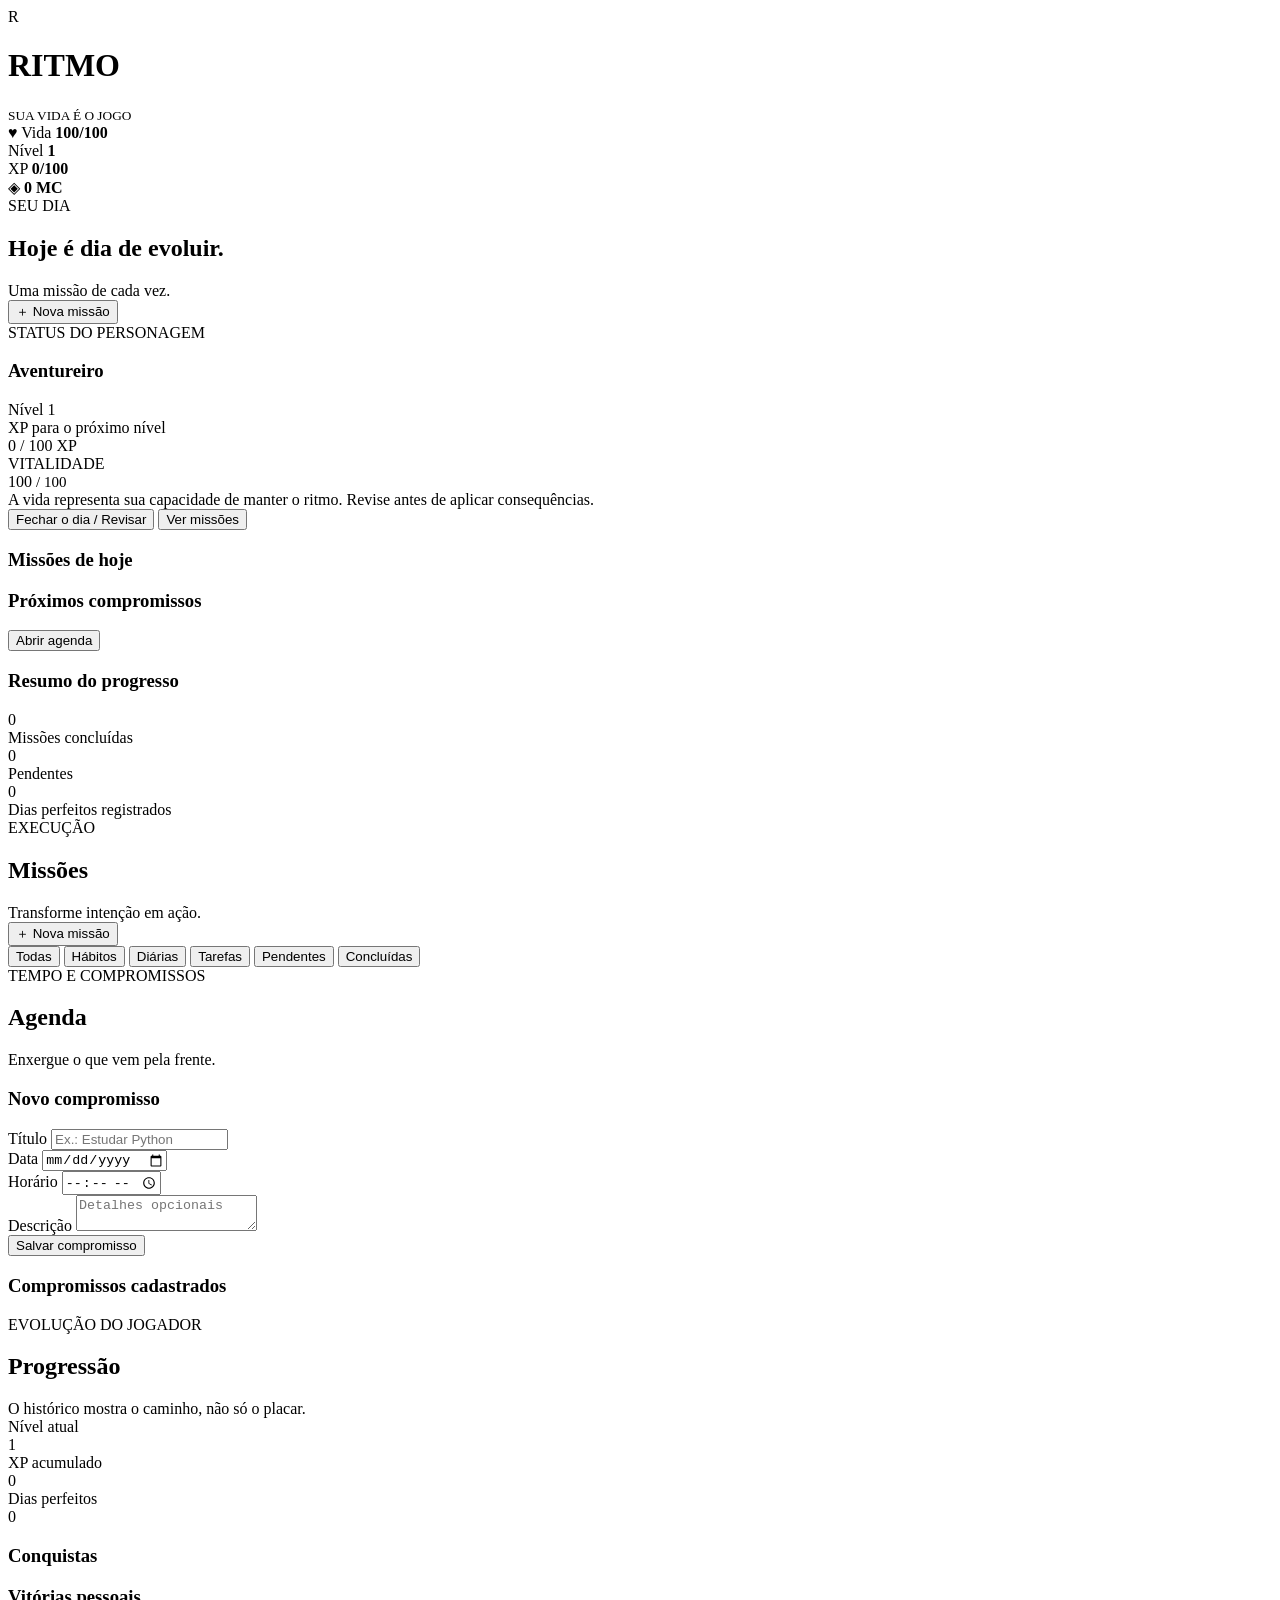
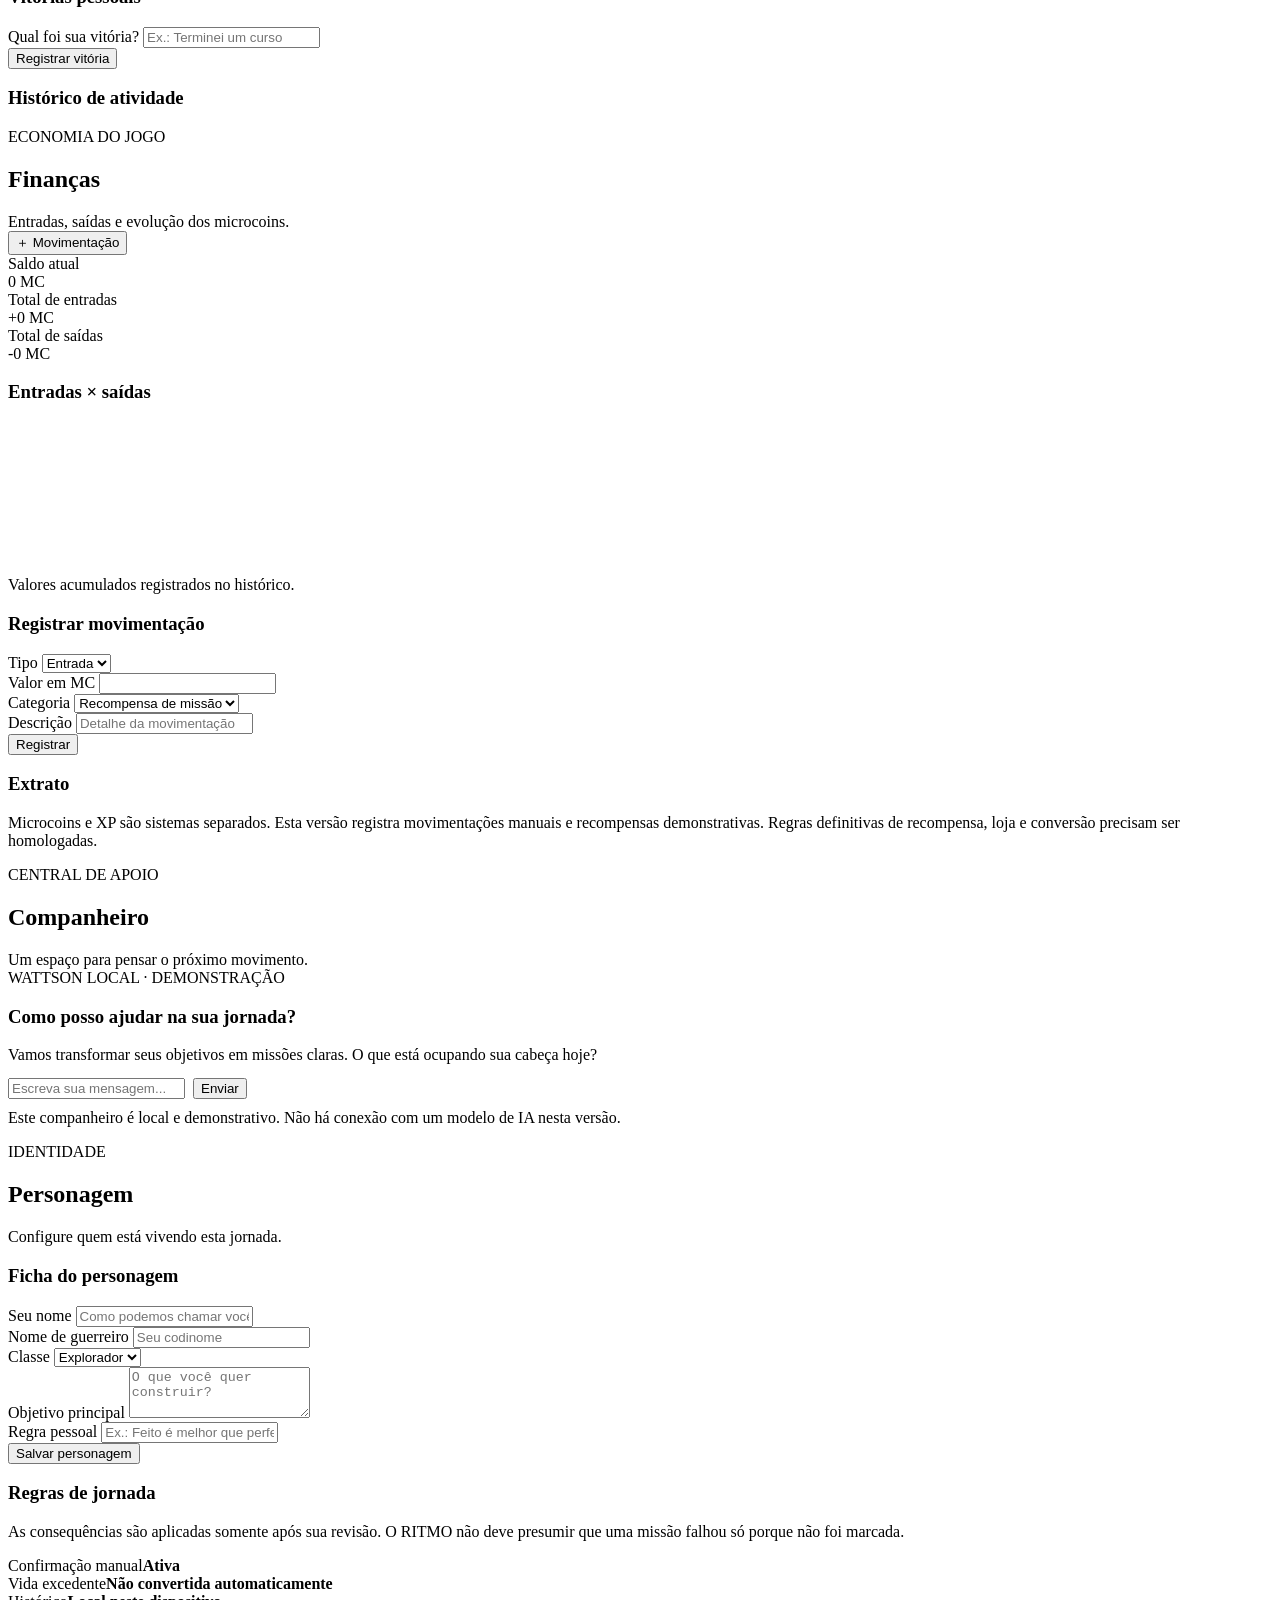
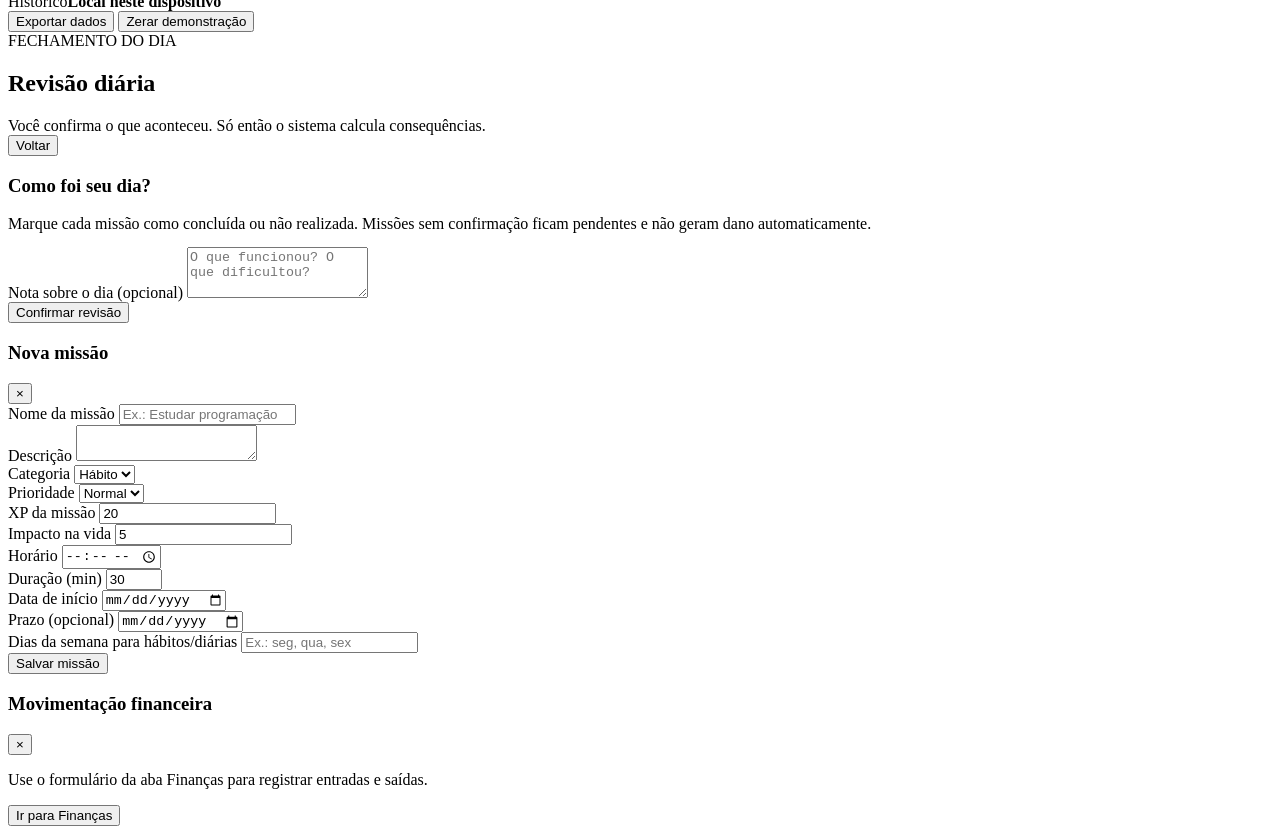
==== commit 4336a4c6: "Rename ritmo-fusion-completo.html to index.html" ====
--- a/index.html
+++ b/index.html
@@ -1,811 +1,463 @@
-<!doctype html>
+<!DOCTYPE html>
 <html lang="pt-BR">
 <head>
-  <meta charset="UTF-8">
-  <meta name="viewport" content="width=device-width, initial-scale=1.0">
-  <meta name="theme-color" content="#171916">
-  <meta name="description" content="RITMO: seu companheiro pessoal de rotina.">
-  <title>RITMO | Sua rotina, no seu ritmo</title>
-
-  <link rel="preconnect" href="https://fonts.googleapis.com">
-  <link rel="preconnect" href="https://fonts.gstatic.com" crossorigin>
-  <link href="https://fonts.googleapis.com/css2?family=DM+Sans:wght@400;500;600;700&family=Space+Grotesk:wght@500;600;700&display=swap" rel="stylesheet">
-
-  <link rel="stylesheet" href="style.css">
+<meta charset="UTF-8">
+<meta name="viewport" content="width=device-width, initial-scale=1.0">
+<meta name="theme-color" content="#10131b">
+<title>RITMO | Sua vida é o jogo</title>
+<link rel="stylesheet" href="ritmo-fusion.css">
 </head>
-
 <body>
-  <div class="app-shell">
-
-    <!-- CABEÇALHO -->
-    <header class="topbar">
-      <a class="brand" href="#" data-page="today" aria-label="RITMO início">
-        <span class="brand-mark">R</span>
-        <span>RITMO</span>
-      </a>
-
-      <div class="top-actions">
-        <span class="streak" title="Sua sequência atual">
-          ✦ <b id="streak-count">0</b>
-        </span>
-
-        <button class="avatar" data-page="profile" aria-label="Abrir perfil">
-          <span id="avatar-initials">?</span>
-        </button>
-      </div>
-    </header>
-
-    <main id="app-main">
-
-      <!-- CONFIGURAÇÃO INICIAL -->
-      <section class="page active" id="page-onboarding">
-
-        <div class="page-intro">
-          <p class="eyebrow">SEU PONTO DE PARTIDA</p>
-          <h1>Vamos encontrar seu <span class="lime">ritmo.</span></h1>
-          <p class="muted">
-            Antes de organizar sua rotina, precisamos entender sua realidade.
-            Não existe plano pronto. Vamos construir o seu.
-          </p>
-        </div>
-
-        <form id="onboarding-form" class="settings-card">
-
-          <label>
-            Como podemos chamar você?
-            <input
-              id="onboarding-name"
-              type="text"
-              maxlength="40"
-              placeholder="Seu nome"
-            >
-          </label>
-
-          <label>
-            Qual é seu principal objetivo neste momento?
-            <textarea
-              id="onboarding-goal"
-              rows="3"
-              required
-              placeholder="Ex.: estudar, trabalhar em um projeto, cuidar da saúde..."
-            ></textarea>
-          </label>
-
-          <label>
-            Quanto tempo você realmente tem disponível por dia?
-            <select id="onboarding-availability" required>
-              <option value="">Selecione</option>
-              <option value="30">Até 30 minutos</option>
-              <option value="60">Até 1 hora</option>
-              <option value="90">Até 1h30</option>
-              <option value="120">Até 2 horas</option>
-              <option value="180">3 horas ou mais</option>
-              <option value="variable">Varia de acordo com o dia</option>
-            </select>
-          </label>
-
-          <label>
-            Como prefere ser acompanhado?
-            <select id="onboarding-tone">
-              <option value="balanced">Equilibrado</option>
-              <option value="gentle">Acolhedor</option>
-              <option value="direct">Direto e objetivo</option>
-            </select>
-          </label>
-
-          <fieldset class="weekday-field">
-            <legend>Quais dias fazem parte da sua rotina?</legend>
-
-            <div class="weekday-options">
-              <label><input type="checkbox" name="onboarding-days" value="1"> Seg</label>
-              <label><input type="checkbox" name="onboarding-days" value="2"> Ter</label>
-              <label><input type="checkbox" name="onboarding-days" value="3"> Qua</label>
-              <label><input type="checkbox" name="onboarding-days" value="4"> Qui</label>
-              <label><input type="checkbox" name="onboarding-days" value="5"> Sex</label>
-              <label><input type="checkbox" name="onboarding-days" value="6"> Sáb</label>
-              <label><input type="checkbox" name="onboarding-days" value="0"> Dom</label>
-            </div>
-          </fieldset>
-
-          <label>
-            Existe alguma regra importante para respeitarmos?
-            <textarea
-              id="onboarding-rule"
-              rows="3"
-              placeholder="Ex.: não planejar tarefas depois das 21h."
-            ></textarea>
-          </label>
-
-          <button class="button button-primary full-button" type="submit">
-            Construir minha rotina
-          </button>
-
-          <p class="muted small privacy-note">
-            Suas informações serão utilizadas para organizar sua experiência.
-            Nesta versão, os dados ficam armazenados localmente neste dispositivo.
-          </p>
-
-        </form>
-      </section>
-
-      <!-- HOJE -->
-      <section class="page" id="page-today">
-
-        <div class="welcome-row">
-          <div>
-            <p class="eyebrow" id="today-date">SEU DIA</p>
-            <h1>Um passo de cada vez<span class="lime">.</span></h1>
-            <p class="muted" id="today-greeting">
-              Seu dia começa no seu ritmo.
-            </p>
-          </div>
-
-          <div class="level-orb">
-            <span>LVL</span>
-            <strong id="level-number">1</strong>
-          </div>
-        </div>
-
-        <!-- PROGRESSO -->
-        <section class="xp-card">
-          <div class="xp-top">
-            <div>
-              <span class="muted small">SEU PROGRESSO</span>
-              <h2><span id="xp-total">0</span> <small>XP</small></h2>
-            </div>
-
-            <span class="level-label" id="level-label">
-              Iniciante
-            </span>
-          </div>
-
-          <div class="progress-track">
-            <div class="progress-fill" id="xp-progress"></div>
-          </div>
-
-          <div class="xp-bottom">
-            <span id="xp-current">0 XP</span>
-            <span id="xp-next">0 XP para o próximo nível</span>
-          </div>
-        </section>
-
-        <!-- MISSÕES DO DIA -->
-        <div class="section-heading">
-          <div>
-            <p class="eyebrow">PAINEL DE CONTROLE</p>
-            <h2>Missões de hoje</h2>
-          </div>
-
-          <button class="text-button" data-page="missions">
-            Ver todas ↗
-          </button>
-        </div>
-
-        <div class="day-progress">
-          <div class="day-progress-copy">
-            <strong id="done-count">0 de 0</strong>
-            <span class="muted small">ações concluídas</span>
-          </div>
-
-          <div class="mini-track">
-            <div id="day-progress-fill"></div>
-          </div>
-
-          <span id="day-percent" class="percent">0%</span>
-        </div>
-
-        <div id="today-missions" class="mission-list">
-          <div class="empty-state">
-            <span>✦</span>
-            <h3>Seu espaço está livre.</h3>
-            <p>Adicione sua primeira missão para começar a construir sua rotina.</p>
-            <button class="button button-primary" data-action="add">
-              Criar primeira missão
-            </button>
-          </div>
-        </div>
-
-        <!-- PRÓXIMOS HORÁRIOS -->
-        <div class="section-heading schedule-heading">
-          <div>
-            <p class="eyebrow">SEU TEMPO</p>
-            <h2>Próximos horários</h2>
-          </div>
-
-          <button class="icon-button" data-action="add" aria-label="Adicionar missão">
-            ＋
-          </button>
-        </div>
-
-        <div id="schedule-list" class="schedule-list"></div>
-
-        <!-- REVISÃO -->
-        <section class="review-banner">
-          <div class="review-icon">◷</div>
-
-          <div>
-            <strong>Fechando o dia?</strong>
-            <p class="muted small">
-              Confira o que aconteceu e ajuste o planejamento.
-            </p>
-          </div>
-
-          <button class="button button-secondary" data-action="review">
-            Revisar
-          </button>
-        </section>
-
-      </section>
-
-      <!-- CONVERSAR -->
-      <section class="page" id="page-chat">
-
-        <div class="page-intro">
-          <p class="eyebrow">SEU COMPANHEIRO</p>
-          <h1>Conversar<span class="lime">.</span></h1>
-          <p class="muted">
-            Organize suas ideias, registre dificuldades e encontre caminhos possíveis.
-          </p>
-        </div>
-
-        <div class="chat-card">
-
-          <div class="chat-header">
-            <div class="bot-avatar">R</div>
-
-            <div>
-              <strong>RITMO</strong>
-              <p class="online-label">
-                <span></span>
-                Assistente local
-              </p>
-            </div>
-
-            <span class="demo-tag">LOCAL</span>
-          </div>
-
-          <div class="chat-messages" id="chat-messages">
-            <div class="message bot-message">
-              Podemos começar pelo que está acontecendo hoje.
-              O que você gostaria de organizar?
-            </div>
-          </div>
-
-          <div class="quick-prompts">
-            <button data-prompt="Quero organizar meu dia">
-              Organizar meu dia
-            </button>
-
-            <button data-prompt="Estou procrastinando">
-              Estou procrastinando
-            </button>
-
-            <button data-prompt="Hoje está difícil">
-              Hoje está difícil
-            </button>
-          </div>
-
-          <form id="chat-form" class="chat-input-row">
-            <input
-              id="chat-input"
-              type="text"
-              placeholder="Escreva uma mensagem..."
-              autocomplete="off"
-              aria-label="Mensagem"
-            >
-
-            <button class="send-button" type="submit" aria-label="Enviar mensagem">
-              ↑
-            </button>
-          </form>
-
-          <p class="demo-note">
-            O assistente funciona localmente nesta versão.
-            Nenhuma IA externa está conectada.
-          </p>
-
-        </div>
-      </section>
-
-      <!-- MISSÕES -->
-      <section class="page" id="page-missions">
-
-        <div class="page-intro page-title-row">
-          <div>
-            <p class="eyebrow">CENTRAL DE AÇÃO</p>
-            <h1>Missões<span class="lime">.</span></h1>
-            <p class="muted">
-              Pequenas ações, progresso real.
-            </p>
-          </div>
-
-          <button class="button button-primary" data-action="add">
-            ＋ Nova
-          </button>
-        </div>
-
-        <!-- CATEGORIAS INSPIRADAS NO HABITICA -->
-        <div class="mission-types">
-
-          <button class="mission-type active" data-type-filter="all">
-            Todas
-          </button>
-
-          <button class="mission-type" data-type-filter="habit">
-            Hábitos
-          </button>
-
-          <button class="mission-type" data-type-filter="daily">
-            Diárias
-          </button>
-
-          <button class="mission-type" data-type-filter="todo">
-            Tarefas
-          </button>
-
-        </div>
-
-        <div class="filter-row">
-          <button class="filter active" data-filter="all">Todas</button>
-          <button class="filter" data-filter="pending">Pendentes</button>
-          <button class="filter" data-filter="done">Concluídas</button>
-        </div>
-
-        <div id="all-missions" class="mission-list"></div>
-
-      </section>
-
-      <!-- CONQUISTAS -->
-      <section class="page" id="page-achievements">
-
-        <div class="page-intro">
-          <p class="eyebrow">SEU CAMINHO</p>
-          <h1>Conquistas<span class="lime">.</span></h1>
-          <p class="muted">
-            Cada vitória conta. Inclusive as pequenas.
-          </p>
-        </div>
-
-        <div class="achievement-summary">
-          <span class="trophy">✦</span>
-
-          <div>
-            <strong id="achievement-count">0 conquistas</strong>
-            <p class="muted small">
-              Suas conquistas serão registradas conforme seu progresso.
-            </p>
-          </div>
-        </div>
-
-        <div id="achievement-list" class="achievement-list">
-          <div class="empty-state">
-            <span>✧</span>
-            <h3>Uma história começando.</h3>
-            <p>Suas conquistas aparecerão aqui quando você alcançar novos marcos.</p>
-          </div>
-        </div>
-
-        <!-- VITÓRIAS PESSOAIS -->
-        <div class="section-heading">
-          <div>
-            <p class="eyebrow">REGISTRO PESSOAL</p>
-            <h2>Vitórias do caminho</h2>
-          </div>
-
-          <button class="text-button" data-action="victory">
-            ＋ Registrar
-          </button>
-        </div>
-
-        <div id="victory-list" class="victory-list"></div>
-
-      </section>
-
-      <!-- PERFIL -->
-      <section class="page" id="page-profile">
-
-        <div class="page-intro">
-          <p class="eyebrow">CONFIGURAÇÕES PESSOAIS</p>
-          <h1>Seu perfil<span class="lime">.</span></h1>
-          <p class="muted">
-            Uma rotina que respeita sua realidade.
-          </p>
-        </div>
-
-        <div class="profile-card">
-
-          <div class="profile-avatar" id="profile-avatar">
-            ?
-          </div>
-
-          <div>
-            <strong id="profile-name-display">Seu perfil</strong>
-
-            <p class="muted small">
-              Nível <span id="profile-level">1</span>
-              · <span id="profile-xp">0 XP</span>
-            </p>
-          </div>
-
-          <button class="text-button" data-action="edit-name">
-            Editar
-          </button>
-
-        </div>
-
-        <!-- DADOS PESSOAIS -->
-        <form id="profile-form" class="settings-card">
-
-          <label>
-            Nome
-            <input
-              id="profile-name-input"
-              type="text"
-              maxlength="40"
-              placeholder="Seu nome"
-            >
-          </label>
-
-          <label>
-            Objetivo principal
-            <textarea
-              id="goal-input"
-              rows="3"
-              placeholder="O que você deseja alcançar?"
-            ></textarea>
-          </label>
-
-          <label>
-            Tempo disponível por dia
-            <select id="availability-input">
-              <option value="30">Até 30 minutos</option>
-              <option value="60">Até 1 hora</option>
-              <option value="90">Até 1h30</option>
-              <option value="120">Até 2 horas</option>
-              <option value="180">3 horas ou mais</option>
-              <option value="variable">Varia de acordo com o dia</option>
-            </select>
-          </label>
-
-          <label>
-            Estilo de acompanhamento
-            <select id="tone-input">
-              <option value="balanced">Equilibrado</option>
-              <option value="gentle">Acolhedor</option>
-              <option value="direct">Direto</option>
-            </select>
-          </label>
-
-          <label>
-            Regra pessoal
-            <textarea
-              id="rule-input"
-              rows="3"
-              placeholder="Ex.: não planejar tarefas depois das 21h."
-            ></textarea>
-          </label>
-
-          <button class="button button-primary full-button" type="submit">
-            Salvar preferências
-          </button>
-
-        </form>
-
-        <!-- CONSEQUÊNCIAS AUTORIZADAS -->
-        <div class="settings-card consequence-card">
-
-          <div>
-            <strong>Consequência combinada</strong>
-
-            <p class="muted small">
-              Defina um ajuste leve para quando uma missão não acontecer.
-              Nenhuma punição será aplicada automaticamente.
-            </p>
-          </div>
-
-          <label>
-            Minha consequência
-            <input
-              id="consequence-input"
-              type="text"
-              placeholder="Ex.: revisar o planejamento"
-            >
-          </label>
-
-          <button class="button button-secondary full-button" data-action="save-consequence">
-            Salvar regra
-          </button>
-
-        </div>
-
-        <!-- PRIVACIDADE -->
-        <div class="settings-card privacy-card">
-          <strong>Seus dados</strong>
-
-          <p class="muted small">
-            Suas informações são armazenadas localmente neste dispositivo.
-            Esta versão não possui sincronização em nuvem nem integração externa.
-          </p>
-
-          <button class="text-button" data-action="export-data">
-            Exportar meus dados
-          </button>
-        </div>
-
-        <button class="reset-button" data-action="reset">
-          Apagar meus dados e reiniciar
-        </button>
-
-      </section>
-
-      <!-- REVISÃO DIÁRIA -->
-      <section class="page" id="page-review">
-
-        <div class="page-intro">
-          <p class="eyebrow">CHECK-OUT</p>
-          <h1>Revisão do dia<span class="lime">.</span></h1>
-          <p class="muted">
-            Vamos registrar o que realmente aconteceu.
-          </p>
-        </div>
-
-        <div class="review-summary">
-          <div>
-            <strong id="review-done-count">0</strong>
-            <span>Concluídas</span>
-          </div>
-
-          <div>
-            <strong id="review-pending-count">0</strong>
-            <span>Não confirmadas</span>
-          </div>
-
-          <div>
-            <strong id="review-missed-count">0</strong>
-            <span>Não realizadas</span>
-          </div>
-        </div>
-
-        <div class="section-heading">
-          <div>
-            <p class="eyebrow">REGISTRO DAS MISSÕES</p>
-            <h2>Como foi seu dia?</h2>
-          </div>
-        </div>
-
-        <p class="muted small">
-          Cada ação precisa ser confirmada por você.
-          O RITMO nunca presume que uma tarefa foi concluída.
-        </p>
-
-        <div id="review-missions" class="mission-list"></div>
-
-        <form id="review-form" class="settings-card">
-
-          <label>
-            Como você se sentiu hoje?
-            <select id="review-mood">
-              <option value="good">Foi bem</option>
-              <option value="normal">Foi razoável</option>
-              <option value="difficult">Foi difícil</option>
-            </select>
-          </label>
-
-          <label>
-            O que você gostaria de ajustar?
-            <textarea
-              id="review-note"
-              rows="3"
-              placeholder="Ex.: reduzir tarefas e começar mais cedo..."
-            ></textarea>
-          </label>
-
-          <button type="submit" class="button button-primary full-button">
-            Salvar revisão
-          </button>
-
-        </form>
-
-      </section>
-
-    </main>
-
-    <!-- NAVEGAÇÃO -->
-    <nav class="bottom-nav" aria-label="Navegação principal">
-
-      <button class="nav-item active" data-page="today">
-        <span>⌂</span>
-        <small>Hoje</small>
-      </button>
-
-      <button class="nav-item" data-page="chat">
-        <span>◌</span>
-        <small>Conversar</small>
-      </button>
-
-      <button class="nav-item" data-page="missions">
-        <span>▤</span>
-        <small>Missões</small>
-      </button>
-
-      <button class="nav-item" data-page="achievements">
-        <span>✧</span>
-        <small>Conquistas</small>
-      </button>
-
-      <button class="nav-item" data-page="profile">
-        <span>◎</span>
-        <small>Perfil</small>
-      </button>
-
-    </nav>
-
-  </div>
-
-  <!-- MODAL DE MISSÕES -->
-  <dialog id="mission-dialog" class="modal">
-
-    <form id="mission-form" method="dialog">
-
-      <div class="modal-heading">
-        <div>
-          <p class="eyebrow">NOVA AÇÃO</p>
-          <h2 id="mission-modal-title">Criar missão</h2>
-        </div>
-
-        <button type="button" class="close-button" data-close="mission-dialog">
-          ×
-        </button>
-      </div>
-
-      <input type="hidden" id="mission-id">
-
-      <label>
-        Nome da missão
-        <input
-          id="mission-title"
-          type="text"
-          required
-          maxlength="70"
-          placeholder="Ex.: estudar programação"
-        >
-      </label>
-
-      <label>
-        Tipo de missão
-        <select id="mission-type" required>
-          <option value="habit">Hábito</option>
-          <option value="daily">Diária</option>
-          <option value="todo">Tarefa única</option>
-        </select>
-      </label>
-
-      <label>
-        Duração estimada
-        <select id="mission-duration">
-          <option value="5">5 minutos</option>
-          <option value="15" selected>15 minutos</option>
-          <option value="30">30 minutos</option>
-          <option value="45">45 minutos</option>
-          <option value="60">1 hora</option>
-          <option value="90">1h30</option>
-          <option value="120">2 horas</option>
-        </select>
-      </label>
-
-      <label>
-        Prioridade
-        <select id="mission-priority">
-          <option value="low">Baixa</option>
-          <option value="medium" selected>Média</option>
-          <option value="high">Alta</option>
-        </select>
-      </label>
-
-      <label>
-        Horário opcional
-        <input id="mission-time" type="time">
-      </label>
-
-      <label>
-        Data de início
-        <input id="mission-start-date" type="date">
-      </label>
-
-      <div id="mission-weekdays" class="weekday-field">
-        <p class="small">Dias de repetição</p>
-
-        <div class="weekday-options">
-          <label><input type="checkbox" name="mission-days" value="1"> Seg</label>
-          <label><input type="checkbox" name="mission-days" value="2"> Ter</label>
-          <label><input type="checkbox" name="mission-days" value="3"> Qua</label>
-          <label><input type="checkbox" name="mission-days" value="4"> Qui</label>
-          <label><input type="checkbox" name="mission-days" value="5"> Sex</label>
-          <label><input type="checkbox" name="mission-days" value="6"> Sáb</label>
-          <label><input type="checkbox" name="mission-days" value="0"> Dom</label>
-        </div>
-      </div>
-
-      <div class="modal-actions">
-        <button
-          type="button"
-          class="button button-secondary"
-          data-close="mission-dialog"
-        >
-          Cancelar
-        </button>
-
-        <button type="submit" class="button button-primary">
-          Salvar missão
-        </button>
-      </div>
-
-    </form>
-  </dialog>
-
-  <!-- MODAL DE VITÓRIA -->
-  <dialog id="victory-dialog" class="modal">
-
-    <form id="victory-form" method="dialog">
-
-      <div class="modal-heading">
-        <div>
-          <p class="eyebrow">MARCO PESSOAL</p>
-          <h2>Registrar vitória</h2>
-        </div>
-
-        <button type="button" class="close-button" data-close="victory-dialog">
-          ×
-        </button>
-      </div>
-
-      <label>
-        Qual foi sua vitória?
-        <input
-          id="victory-title"
-          type="text"
-          required
-          maxlength="90"
-          placeholder="Ex.: consegui estudar mesmo cansado"
-        >
-      </label>
-
-      <label>
-        Recompensa escolhida (opcional)
-        <input
-          id="victory-reward"
-          type="text"
-          maxlength="90"
-          placeholder="Ex.: assistir a um episódio"
-        >
-      </label>
-
-      <div class="modal-actions">
-        <button
-          type="button"
-          class="button button-secondary"
-          data-close="victory-dialog"
-        >
-          Cancelar
-        </button>
-
-        <button type="submit" class="button button-primary">
-          Registrar
-        </button>
-      </div>
-
-    </form>
-  </dialog>
-
-  <!-- NOTIFICAÇÕES -->
-  <div
-    id="toast"
-    class="toast"
-    role="status"
-    aria-live="polite"
-  ></div>
-
-  <script src="app.js"></script>
-
+<div class="app">
+<header class="top">
+ <div class="brand">
+  <div class="logo">R</div>
+  <div><h1>RITMO</h1><small>SUA VIDA É O JOGO</small></div>
+ </div>
+ <div class="hud">
+  <div class="pill">♥ Vida <b id="hudHp">100/100</b></div>
+  <div class="pill">Nível <b id="hudLevel">1</b></div>
+  <div class="pill">XP <b id="hudXp">0/100</b></div>
+  <div class="pill">◈ <b id="hudCoins">0 MC</b></div>
+ </div>
+</header>
+
+<div class="layout">
+<aside class="side" id="sideNav"></aside>
+
+<main class="main">
+
+<section class="page active" id="page-today">
+ <div class="page-head">
+  <div>
+   <div class="eyebrow" id="todayDate">SEU DIA</div>
+   <h2>Hoje é dia de evoluir.</h2>
+   <div class="muted" id="greeting">Uma missão de cada vez.</div>
+  </div>
+  <button class="btn" onclick="openMission()">＋ Nova missão</button>
+ </div>
+
+ <div class="card hero">
+  <div class="grid two">
+   <div>
+    <div class="eyebrow">STATUS DO PERSONAGEM</div>
+    <h3 id="heroName">Aventureiro</h3>
+    <div class="big" id="heroLevel">Nível 1</div>
+    <div class="label">XP para o próximo nível</div>
+    <div class="bar xp"><i id="heroXpBar"></i></div>
+    <div class="label" id="heroXpText">0 / 100 XP</div>
+   </div>
+   <div>
+    <div class="eyebrow">VITALIDADE</div>
+    <div class="big" id="heroHp">100 <small style="font-size:15px;color:var(--muted)">/ 100</small></div>
+    <div class="bar hp"><i id="heroHpBar"></i></div>
+    <div class="label">A vida representa sua capacidade de manter o ritmo. Revise antes de aplicar consequências.</div>
+   </div>
+  </div>
+  <div class="actions">
+   <button class="btn" onclick="go('review')">Fechar o dia / Revisar</button>
+   <button class="btn secondary" onclick="go('missions')">Ver missões</button>
+  </div>
+ </div>
+
+ <div class="grid two" style="margin-top:14px">
+  <div class="card">
+   <h3>Missões de hoje <span class="muted" id="todayCount"></span></h3>
+   <div class="list" id="todayMissions"></div>
+  </div>
+  <div class="card">
+   <h3>Próximos compromissos</h3>
+   <div class="list" id="todayEvents"></div>
+   <div class="actions">
+    <button class="btn secondary small" onclick="go('agenda')">Abrir agenda</button>
+   </div>
+  </div>
+ </div>
+
+ <div class="card" style="margin-top:14px">
+  <h3>Resumo do progresso</h3>
+  <div class="grid three">
+   <div><div class="stat" id="doneStat">0</div><div class="label">Missões concluídas</div></div>
+   <div><div class="stat" id="pendingStat">0</div><div class="label">Pendentes</div></div>
+   <div><div class="stat" id="streakStat">0</div><div class="label">Dias perfeitos registrados</div></div>
+  </div>
+ </div>
+</section>
+
+<section class="page" id="page-missions">
+ <div class="page-head">
+  <div>
+   <div class="eyebrow">EXECUÇÃO</div>
+   <h2>Missões</h2>
+   <div class="muted">Transforme intenção em ação.</div>
+  </div>
+  <button class="btn" onclick="openMission()">＋ Nova missão</button>
+ </div>
+
+ <div class="tabs" id="missionFilters">
+  <button class="filter active" data-filter="all">Todas</button>
+  <button class="filter" data-filter="habit">Hábitos</button>
+  <button class="filter" data-filter="daily">Diárias</button>
+  <button class="filter" data-filter="task">Tarefas</button>
+  <button class="filter" data-filter="pending">Pendentes</button>
+  <button class="filter" data-filter="done">Concluídas</button>
+ </div>
+
+ <div class="card"><div class="list" id="allMissions"></div></div>
+</section>
+
+<section class="page" id="page-agenda">
+ <div class="page-head">
+  <div>
+   <div class="eyebrow">TEMPO E COMPROMISSOS</div>
+   <h2>Agenda</h2>
+   <div class="muted">Enxergue o que vem pela frente.</div>
+  </div>
+ </div>
+
+ <div class="grid two">
+  <div class="card">
+   <h3>Novo compromisso</h3>
+   <form id="eventForm">
+    <div class="field">
+     <label>Título</label>
+     <input id="eventTitle" required placeholder="Ex.: Estudar Python">
+    </div>
+    <div class="form-grid">
+     <div class="field">
+      <label>Data</label>
+      <input id="eventDate" type="date" required>
+     </div>
+     <div class="field">
+      <label>Horário</label>
+      <input id="eventTime" type="time">
+     </div>
+    </div>
+    <div class="field">
+     <label>Descrição</label>
+     <textarea id="eventDesc" rows="2" placeholder="Detalhes opcionais"></textarea>
+    </div>
+    <button class="btn">Salvar compromisso</button>
+   </form>
+  </div>
+  <div class="card">
+   <h3>Compromissos cadastrados</h3>
+   <div class="list" id="eventList"></div>
+  </div>
+ </div>
+</section>
+
+<section class="page" id="page-progression">
+ <div class="page-head">
+  <div>
+   <div class="eyebrow">EVOLUÇÃO DO JOGADOR</div>
+   <h2>Progressão</h2>
+   <div class="muted">O histórico mostra o caminho, não só o placar.</div>
+  </div>
+ </div>
+
+ <div class="grid three">
+  <div class="card"><div class="label">Nível atual</div><div class="stat" id="progLevel">1</div></div>
+  <div class="card"><div class="label">XP acumulado</div><div class="stat" id="progXp">0</div></div>
+  <div class="card"><div class="label">Dias perfeitos</div><div class="stat" id="progPerfect">0</div></div>
+ </div>
+
+ <div class="grid two" style="margin-top:14px">
+  <div class="card">
+   <h3>Conquistas</h3>
+   <div class="list" id="achievements"></div>
+  </div>
+  <div class="card">
+   <h3>Vitórias pessoais</h3>
+   <form id="winForm">
+    <div class="field">
+     <label>Qual foi sua vitória?</label>
+     <input id="winTitle" required placeholder="Ex.: Terminei um curso">
+    </div>
+    <button class="btn">Registrar vitória</button>
+   </form>
+   <div class="list" id="wins" style="margin-top:12px"></div>
+  </div>
+ </div>
+
+ <div class="card" style="margin-top:14px">
+  <h3>Histórico de atividade</h3>
+  <div class="list" id="history"></div>
+ </div>
+</section>
+
+<section class="page" id="page-finance">
+ <div class="page-head">
+  <div>
+   <div class="eyebrow">ECONOMIA DO JOGO</div>
+   <h2>Finanças</h2>
+   <div class="muted">Entradas, saídas e evolução dos microcoins.</div>
+  </div>
+  <button class="btn" onclick="openTransaction()">＋ Movimentação</button>
+ </div>
+
+ <div class="grid three">
+  <div class="card"><div class="label">Saldo atual</div><div class="stat" id="balance">0 MC</div></div>
+  <div class="card"><div class="label">Total de entradas</div><div class="stat positive" id="income">+0 MC</div></div>
+  <div class="card"><div class="label">Total de saídas</div><div class="stat negative" id="expense">-0 MC</div></div>
+ </div>
+
+ <div class="grid two" style="margin-top:14px">
+  <div class="card">
+   <h3>Entradas × saídas</h3>
+   <canvas id="financeChart" class="chart" aria-label="Gráfico de entradas e saídas"></canvas>
+   <div class="label">Valores acumulados registrados no histórico.</div>
+  </div>
+  <div class="card">
+   <h3>Registrar movimentação</h3>
+   <form id="transactionForm">
+    <div class="form-grid">
+     <div class="field">
+      <label>Tipo</label>
+      <select id="txType">
+       <option value="in">Entrada</option>
+       <option value="out">Saída</option>
+      </select>
+     </div>
+     <div class="field">
+      <label>Valor em MC</label>
+      <input id="txAmount" type="number" min="1" required>
+     </div>
+    </div>
+    <div class="field">
+     <label>Categoria</label>
+     <select id="txCategory">
+      <option>Recompensa de missão</option>
+      <option>Bônus</option>
+      <option>Curativo</option>
+      <option>Consumível</option>
+      <option>Desbloqueio</option>
+      <option>Outro</option>
+     </select>
+    </div>
+    <div class="field">
+     <label>Descrição</label>
+     <input id="txDesc" placeholder="Detalhe da movimentação">
+    </div>
+    <button class="btn">Registrar</button>
+   </form>
+  </div>
+ </div>
+
+ <div class="card" style="margin-top:14px">
+  <h3>Extrato</h3>
+  <div class="list" id="transactions"></div>
+ </div>
+
+ <p class="notice" style="margin-top:14px">
+  Microcoins e XP são sistemas separados. Esta versão registra movimentações manuais e recompensas demonstrativas. Regras definitivas de recompensa, loja e conversão precisam ser homologadas.
+ </p>
+</section>
+
+<section class="page" id="page-companion">
+ <div class="page-head">
+  <div>
+   <div class="eyebrow">CENTRAL DE APOIO</div>
+   <h2>Companheiro</h2>
+   <div class="muted">Um espaço para pensar o próximo movimento.</div>
+  </div>
+ </div>
+
+ <div class="card">
+  <div class="eyebrow">WATTSON LOCAL · DEMONSTRAÇÃO</div>
+  <h3>Como posso ajudar na sua jornada?</h3>
+  <div class="list" id="chatMessages">
+   <div class="item">
+    <div class="item-main">Vamos transformar seus objetivos em missões claras. O que está ocupando sua cabeça hoje?</div>
+   </div>
+  </div>
+  <form id="chatForm" style="display:flex;gap:8px;margin-top:14px">
+   <input id="chatInput" placeholder="Escreva sua mensagem..." required>
+   <button class="btn">Enviar</button>
+  </form>
+  <p class="label" style="margin-top:10px">Este companheiro é local e demonstrativo. Não há conexão com um modelo de IA nesta versão.</p>
+ </div>
+</section>
+
+<section class="page" id="page-character">
+ <div class="page-head">
+  <div>
+   <div class="eyebrow">IDENTIDADE</div>
+   <h2>Personagem</h2>
+   <div class="muted">Configure quem está vivendo esta jornada.</div>
+  </div>
+ </div>
+
+ <div class="grid two">
+  <div class="card">
+   <h3>Ficha do personagem</h3>
+   <form id="profileForm">
+    <div class="field">
+     <label>Seu nome</label>
+     <input id="profileName" placeholder="Como podemos chamar você?">
+    </div>
+    <div class="field">
+     <label>Nome de guerreiro</label>
+     <input id="warriorName" placeholder="Seu codinome">
+    </div>
+    <div class="field">
+     <label>Classe</label>
+     <select id="className">
+      <option>Explorador</option>
+      <option>Guardião</option>
+      <option>Cientista</option>
+      <option>Artista</option>
+      <option>Batedor</option>
+     </select>
+    </div>
+    <div class="field">
+     <label>Objetivo principal</label>
+     <textarea id="goal" rows="3" placeholder="O que você quer construir?"></textarea>
+    </div>
+    <div class="field">
+     <label>Regra pessoal</label>
+     <input id="personalRule" placeholder="Ex.: Feito é melhor que perfeito">
+    </div>
+    <button class="btn">Salvar personagem</button>
+   </form>
+  </div>
+
+  <div class="card">
+   <h3>Regras de jornada</h3>
+   <p class="muted">As consequências são aplicadas somente após sua revisão. O RITMO não deve presumir que uma missão falhou só porque não foi marcada.</p>
+   <div class="metric"><span>Confirmação manual</span><b class="positive">Ativa</b></div>
+   <div class="metric"><span>Vida excedente</span><b>Não convertida automaticamente</b></div>
+   <div class="metric"><span>Histórico</span><b>Local neste dispositivo</b></div>
+   <div class="actions">
+    <button class="btn secondary" onclick="exportData()">Exportar dados</button>
+    <button class="btn danger" onclick="resetData()">Zerar demonstração</button>
+   </div>
+  </div>
+ </div>
+</section>
+
+<section class="page" id="page-review">
+ <div class="page-head">
+  <div>
+   <div class="eyebrow">FECHAMENTO DO DIA</div>
+   <h2>Revisão diária</h2>
+   <div class="muted">Você confirma o que aconteceu. Só então o sistema calcula consequências.</div>
+  </div>
+  <button class="btn secondary" onclick="go('today')">Voltar</button>
+ </div>
+
+ <div class="card">
+  <h3>Como foi seu dia?</h3>
+  <div class="grid three" id="reviewStats"></div>
+  <div class="notice" style="margin:14px 0">
+   Marque cada missão como concluída ou não realizada. Missões sem confirmação ficam pendentes e não geram dano automaticamente.
+  </div>
+  <div class="list" id="reviewList"></div>
+  <div class="field" style="margin-top:14px">
+   <label>Nota sobre o dia (opcional)</label>
+   <textarea id="reviewNote" rows="3" placeholder="O que funcionou? O que dificultou?"></textarea>
+  </div>
+  <button class="btn" onclick="saveReview()">Confirmar revisão</button>
+ </div>
+</section>
+
+</main>
+</div>
+
+<nav class="bottom" id="bottomNav"></nav>
+</div>
+
+<div class="modal-backdrop" id="missionModal">
+ <div class="modal">
+  <div class="modal-head">
+   <h3>Nova missão</h3>
+   <button class="close" onclick="closeModal('missionModal')">×</button>
+  </div>
+
+  <form id="missionForm">
+   <div class="field">
+    <label>Nome da missão</label>
+    <input id="missionTitle" required placeholder="Ex.: Estudar programação">
+   </div>
+
+   <div class="field">
+    <label>Descrição</label>
+    <textarea id="missionDescription" rows="2"></textarea>
+   </div>
+
+   <div class="form-grid">
+    <div class="field">
+     <label>Categoria</label>
+     <select id="missionType">
+      <option value="habit">Hábito</option>
+      <option value="daily">Diária</option>
+      <option value="task">Tarefa</option>
+     </select>
+    </div>
+
+    <div class="field">
+     <label>Prioridade</label>
+     <select id="missionPriority">
+      <option>Normal</option>
+      <option>Alta</option>
+      <option>Crítica</option>
+     </select>
+    </div>
+
+    <div class="field">
+     <label>XP da missão</label>
+     <input id="missionXp" type="number" min="1" value="20">
+    </div>
+
+    <div class="field">
+     <label>Impacto na vida</label>
+     <input id="missionDamage" type="number" min="0" value="5">
+    </div>
+
+    <div class="field">
+     <label>Horário</label>
+     <input id="missionTime" type="time">
+    </div>
+
+    <div class="field">
+     <label>Duração (min)</label>
+     <input id="missionDuration" type="number" min="5" max="480" value="30">
+    </div>
+
+    <div class="field">
+     <label>Data de início</label>
+     <input id="missionStart" type="date">
+    </div>
+
+    <div class="field">
+     <label>Prazo (opcional)</label>
+     <input id="missionDue" type="date">
+    </div>
+   </div>
+
+   <div class="field">
+    <label>Dias da semana para hábitos/diárias</label>
+    <input id="missionDays" placeholder="Ex.: seg, qua, sex">
+   </div>
+
+   <button class="btn">Salvar missão</button>
+  </form>
+ </div>
+</div>
+
+<div class="modal-backdrop" id="transactionModal">
+ <div class="modal">
+  <div class="modal-head">
+   <h3>Movimentação financeira</h3>
+   <button class="close" onclick="closeModal('transactionModal')">×</button>
+  </div>
+  <p class="muted">Use o formulário da aba Finanças para registrar entradas e saídas.</p>
+  <button class="btn" onclick="closeModal('transactionModal');go('finance')">Ir para Finanças</button>
+ </div>
+</div>
+
+<div class="toast" id="toast"></div>
+
+<script src="ritmo-fusion.js"></script>
 </body>
 </html>
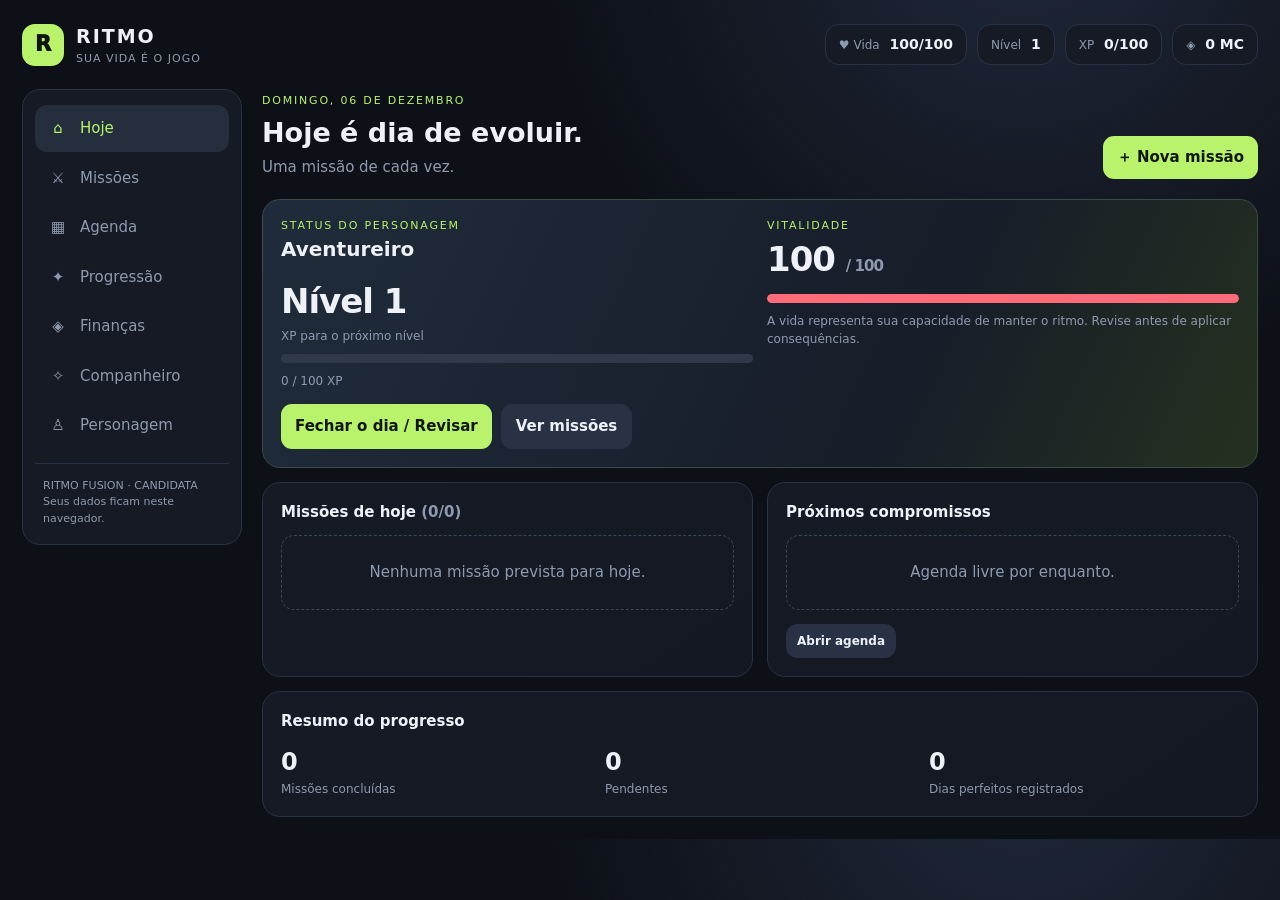
==== commit 529cc4a3: "Add files via upload" ====
--- a/index.html
+++ b/index.html
@@ -1,463 +1,512 @@
 <!DOCTYPE html>
 <html lang="pt-BR">
 <head>
-<meta charset="UTF-8">
-<meta name="viewport" content="width=device-width, initial-scale=1.0">
-<meta name="theme-color" content="#10131b">
-<title>RITMO | Sua vida é o jogo</title>
-<link rel="stylesheet" href="ritmo-fusion.css">
+  <meta charset="UTF-8">
+  <meta name="viewport" content="width=device-width, initial-scale=1, viewport-fit=cover">
+  <meta name="theme-color" content="#07080c">
+  <meta name="color-scheme" content="dark">
+  <meta name="description" content="RITMO: transforme sua rotina em uma jornada. Organize missões, acompanhe sua evolução e construa consistência.">
+  <meta name="application-name" content="RITMO">
+  <meta name="apple-mobile-web-app-capable" content="yes">
+  <meta name="apple-mobile-web-app-status-bar-style" content="black-translucent">
+  <meta name="mobile-web-app-capable" content="yes">
+
+  <title>RITMO | Sua vida é o jogo</title>
+
+  <link rel="manifest" href="manifest.webmanifest">
+  <link rel="icon" href="icon.svg" type="image/svg+xml">
+  <link rel="apple-touch-icon" href="icon.svg">
+  <link rel="stylesheet" href="ritmo-fusion.css">
+
+  <meta property="og:type" content="website">
+  <meta property="og:title" content="RITMO | Sua vida é o jogo">
+  <meta property="og:description" content="Uma missão de cada vez. Transforme intenção em ação.">
 </head>
+
 <body>
-<div class="app">
-<header class="top">
- <div class="brand">
-  <div class="logo">R</div>
-  <div><h1>RITMO</h1><small>SUA VIDA É O JOGO</small></div>
- </div>
- <div class="hud">
-  <div class="pill">♥ Vida <b id="hudHp">100/100</b></div>
-  <div class="pill">Nível <b id="hudLevel">1</b></div>
-  <div class="pill">XP <b id="hudXp">0/100</b></div>
-  <div class="pill">◈ <b id="hudCoins">0 MC</b></div>
- </div>
-</header>
-
-<div class="layout">
-<aside class="side" id="sideNav"></aside>
-
-<main class="main">
-
-<section class="page active" id="page-today">
- <div class="page-head">
-  <div>
-   <div class="eyebrow" id="todayDate">SEU DIA</div>
-   <h2>Hoje é dia de evoluir.</h2>
-   <div class="muted" id="greeting">Uma missão de cada vez.</div>
+  <div class="app">
+    <header class="top" aria-label="Cabeçalho do RITMO">
+      <div class="brand">
+        <div class="logo" aria-hidden="true">R</div>
+        <div>
+          <h1>RITMO</h1>
+          <small>SUA VIDA É O JOGO</small>
+        </div>
+      </div>
+
+      <div class="hud" aria-label="Status do jogador">
+        <div class="pill">♥ Vida <b id="hudHp">100/100</b></div>
+        <div class="pill">Nível <b id="hudLevel">1</b></div>
+        <div class="pill">XP <b id="hudXp">0/100</b></div>
+        <div class="pill">◈ <b id="hudCoins">0 MC</b></div>
+      </div>
+    </header>
+
+    <div class="layout">
+      <aside class="side" id="sideNav" aria-label="Navegação principal"></aside>
+
+      <main class="main" id="main-content">
+        <section class="page active" id="page-today" aria-labelledby="today-title">
+          <div class="page-head">
+            <div>
+              <div class="eyebrow" id="todayDate">SEU DIA</div>
+              <h2 id="today-title">Hoje é dia de evoluir.</h2>
+              <div class="muted" id="greeting">Uma missão de cada vez.</div>
+            </div>
+            <button class="btn" type="button" onclick="openMission()">＋ Nova missão</button>
+          </div>
+
+          <section class="card hero" aria-label="Status do personagem">
+            <div class="grid two">
+              <div>
+                <div class="eyebrow">STATUS DO PERSONAGEM</div>
+                <h3 id="heroName">Aventureiro</h3>
+                <div class="big" id="heroLevel">Nível 1</div>
+                <div class="label">XP para o próximo nível</div>
+                <div class="bar xp" role="progressbar" aria-label="Progresso de XP">
+                  <i id="heroXpBar"></i>
+                </div>
+                <div class="label" id="heroXpText">0 / 100 XP</div>
+              </div>
+
+              <div>
+                <div class="eyebrow">VITALIDADE</div>
+                <div class="big" id="heroHp">100 <small style="font-size:15px;color:var(--muted)">/ 100</small></div>
+                <div class="bar hp" role="progressbar" aria-label="Vitalidade">
+                  <i id="heroHpBar"></i>
+                </div>
+                <div class="label">A vida representa sua capacidade de manter o ritmo. Revise antes de aplicar consequências.</div>
+              </div>
+            </div>
+
+            <div class="actions">
+              <button class="btn" type="button" onclick="go('review')">Fechar o dia / Revisar</button>
+              <button class="btn secondary" type="button" onclick="go('missions')">Ver missões</button>
+            </div>
+          </section>
+
+          <div class="grid two" style="margin-top:14px">
+            <section class="card" aria-labelledby="today-missions-title">
+              <h3 id="today-missions-title">Missões de hoje <span class="muted" id="todayCount"></span></h3>
+              <div class="list" id="todayMissions"></div>
+            </section>
+
+            <section class="card" aria-labelledby="today-events-title">
+              <h3 id="today-events-title">Próximos compromissos</h3>
+              <div class="list" id="todayEvents"></div>
+              <div class="actions">
+                <button class="btn secondary small" type="button" onclick="go('agenda')">Abrir agenda</button>
+              </div>
+            </section>
+          </div>
+
+          <section class="card" style="margin-top:14px" aria-labelledby="progress-summary-title">
+            <h3 id="progress-summary-title">Resumo do progresso</h3>
+            <div class="grid three">
+              <div><div class="stat" id="doneStat">0</div><div class="label">Missões concluídas</div></div>
+              <div><div class="stat" id="pendingStat">0</div><div class="label">Pendentes</div></div>
+              <div><div class="stat" id="streakStat">0</div><div class="label">Dias perfeitos registrados</div></div>
+            </div>
+          </section>
+        </section>
+
+        <section class="page" id="page-missions" aria-labelledby="missions-title">
+          <div class="page-head">
+            <div>
+              <div class="eyebrow">EXECUÇÃO</div>
+              <h2 id="missions-title">Missões</h2>
+              <div class="muted">Transforme intenção em ação.</div>
+            </div>
+            <button class="btn" type="button" onclick="openMission()">＋ Nova missão</button>
+          </div>
+
+          <div class="tabs" id="missionFilters" aria-label="Filtrar missões">
+            <button class="filter active" type="button" data-filter="all">Todas</button>
+            <button class="filter" type="button" data-filter="habit">Hábitos</button>
+            <button class="filter" type="button" data-filter="daily">Diárias</button>
+            <button class="filter" type="button" data-filter="task">Tarefas</button>
+            <button class="filter" type="button" data-filter="pending">Pendentes</button>
+            <button class="filter" type="button" data-filter="done">Concluídas</button>
+          </div>
+
+          <section class="card" aria-label="Lista de missões">
+            <div class="list" id="allMissions"></div>
+          </section>
+        </section>
+
+        <section class="page" id="page-agenda" aria-labelledby="agenda-title">
+          <div class="page-head">
+            <div>
+              <div class="eyebrow">TEMPO E COMPROMISSOS</div>
+              <h2 id="agenda-title">Agenda</h2>
+              <div class="muted">Enxergue o que vem pela frente.</div>
+            </div>
+          </div>
+
+          <div class="grid two">
+            <section class="card">
+              <h3>Novo compromisso</h3>
+              <form id="eventForm">
+                <div class="field">
+                  <label for="eventTitle">Título</label>
+                  <input id="eventTitle" name="title" required maxlength="100" placeholder="Ex.: Estudar Python">
+                </div>
+
+                <div class="form-grid">
+                  <div class="field">
+                    <label for="eventDate">Data</label>
+                    <input id="eventDate" name="date" type="date" required>
+                  </div>
+                  <div class="field">
+                    <label for="eventTime">Horário</label>
+                    <input id="eventTime" name="time" type="time">
+                  </div>
+                </div>
+
+                <div class="field">
+                  <label for="eventDesc">Descrição</label>
+                  <textarea id="eventDesc" name="description" rows="2" maxlength="500" placeholder="Detalhes opcionais"></textarea>
+                </div>
+
+                <button class="btn" type="submit">Salvar compromisso</button>
+              </form>
+            </section>
+
+            <section class="card">
+              <h3>Compromissos cadastrados</h3>
+              <div class="list" id="eventList"></div>
+            </section>
+          </div>
+        </section>
+
+        <section class="page" id="page-progression" aria-labelledby="progression-title">
+          <div class="page-head">
+            <div>
+              <div class="eyebrow">EVOLUÇÃO DO JOGADOR</div>
+              <h2 id="progression-title">Progressão</h2>
+              <div class="muted">O histórico mostra o caminho, não só o placar.</div>
+            </div>
+          </div>
+
+          <div class="grid three">
+            <section class="card"><div class="label">Nível atual</div><div class="stat" id="progLevel">1</div></section>
+            <section class="card"><div class="label">XP acumulado</div><div class="stat" id="progXp">0</div></section>
+            <section class="card"><div class="label">Dias perfeitos</div><div class="stat" id="progPerfect">0</div></section>
+          </div>
+
+          <div class="grid two" style="margin-top:14px">
+            <section class="card">
+              <h3>Conquistas</h3>
+              <div class="list" id="achievements"></div>
+            </section>
+
+            <section class="card">
+              <h3>Vitórias pessoais</h3>
+              <form id="winForm">
+                <div class="field">
+                  <label for="winTitle">Qual foi sua vitória?</label>
+                  <input id="winTitle" name="title" required maxlength="120" placeholder="Ex.: Terminei um curso">
+                </div>
+                <button class="btn" type="submit">Registrar vitória</button>
+              </form>
+              <div class="list" id="wins" style="margin-top:12px"></div>
+            </section>
+          </div>
+
+          <section class="card" style="margin-top:14px">
+            <h3>Histórico de atividade</h3>
+            <div class="list" id="history"></div>
+          </section>
+        </section>
+
+        <section class="page" id="page-finance" aria-labelledby="finance-title">
+          <div class="page-head">
+            <div>
+              <div class="eyebrow">ECONOMIA DO JOGO</div>
+              <h2 id="finance-title">Finanças</h2>
+              <div class="muted">Entradas, saídas e evolução dos microcoins.</div>
+            </div>
+            <button class="btn" type="button" onclick="openTransaction()">＋ Movimentação</button>
+          </div>
+
+          <div class="grid three">
+            <section class="card"><div class="label">Saldo atual</div><div class="stat" id="balance">0 MC</div></section>
+            <section class="card"><div class="label">Total de entradas</div><div class="stat positive" id="income">+0 MC</div></section>
+            <section class="card"><div class="label">Total de saídas</div><div class="stat negative" id="expense">-0 MC</div></section>
+          </div>
+
+          <div class="grid two" style="margin-top:14px">
+            <section class="card">
+              <h3>Entradas × saídas</h3>
+              <canvas id="financeChart" class="chart" aria-label="Gráfico de entradas e saídas" role="img"></canvas>
+              <div class="label">Valores acumulados registrados no histórico.</div>
+            </section>
+
+            <section class="card">
+              <h3>Registrar movimentação</h3>
+              <form id="transactionForm">
+                <div class="form-grid">
+                  <div class="field">
+                    <label for="txType">Tipo</label>
+                    <select id="txType" name="type">
+                      <option value="in">Entrada</option>
+                      <option value="out">Saída</option>
+                    </select>
+                  </div>
+                  <div class="field">
+                    <label for="txAmount">Valor em MC</label>
+                    <input id="txAmount" name="amount" type="number" min="1" step="1" required>
+                  </div>
+                </div>
+
+                <div class="field">
+                  <label for="txCategory">Categoria</label>
+                  <select id="txCategory" name="category">
+                    <option>Recompensa de missão</option>
+                    <option>Bônus</option>
+                    <option>Curativo</option>
+                    <option>Consumível</option>
+                    <option>Desbloqueio</option>
+                    <option>Outro</option>
+                  </select>
+                </div>
+
+                <div class="field">
+                  <label for="txDesc">Descrição</label>
+                  <input id="txDesc" name="description" maxlength="160" placeholder="Detalhe da movimentação">
+                </div>
+
+                <button class="btn" type="submit">Registrar</button>
+              </form>
+            </section>
+          </div>
+
+          <section class="card" style="margin-top:14px">
+            <h3>Extrato</h3>
+            <div class="list" id="transactions"></div>
+          </section>
+
+          <p class="notice" style="margin-top:14px">
+            Microcoins e XP são sistemas separados. Esta versão registra movimentações manuais e recompensas demonstrativas. Regras definitivas de recompensa, loja e conversão precisam ser homologadas.
+          </p>
+        </section>
+
+        <section class="page" id="page-companion" aria-labelledby="companion-title">
+          <div class="page-head">
+            <div>
+              <div class="eyebrow">CENTRAL DE APOIO</div>
+              <h2 id="companion-title">Companheiro</h2>
+              <div class="muted">Um espaço para pensar o próximo movimento.</div>
+            </div>
+          </div>
+
+          <section class="card">
+            <div class="eyebrow">WATTSON LOCAL · DEMONSTRAÇÃO</div>
+            <h3>Como posso ajudar na sua jornada?</h3>
+            <div class="list" id="chatMessages" aria-live="polite" aria-relevant="additions">
+              <div class="item">
+                <div class="item-main">Vamos transformar seus objetivos em missões claras. O que está ocupando sua cabeça hoje?</div>
+              </div>
+            </div>
+
+            <form id="chatForm" style="display:flex;gap:8px;margin-top:14px">
+              <label class="sr-only" for="chatInput">Sua mensagem</label>
+              <input id="chatInput" name="message" placeholder="Escreva sua mensagem..." required maxlength="1000">
+              <button class="btn" type="submit">Enviar</button>
+            </form>
+
+            <p class="label" style="margin-top:10px">Este companheiro é local e demonstrativo. Não há conexão com um modelo de IA nesta versão.</p>
+          </section>
+        </section>
+
+        <section class="page" id="page-character" aria-labelledby="character-title">
+          <div class="page-head">
+            <div>
+              <div class="eyebrow">IDENTIDADE</div>
+              <h2 id="character-title">Personagem</h2>
+              <div class="muted">Configure quem está vivendo esta jornada.</div>
+            </div>
+          </div>
+
+          <div class="grid two">
+            <section class="card">
+              <h3>Ficha do personagem</h3>
+              <form id="profileForm">
+                <div class="field">
+                  <label for="profileName">Seu nome</label>
+                  <input id="profileName" name="name" maxlength="60" placeholder="Como podemos chamar você?">
+                </div>
+
+                <div class="field">
+                  <label for="warriorName">Nome de guerreiro</label>
+                  <input id="warriorName" name="warriorName" maxlength="60" placeholder="Seu codinome">
+                </div>
+
+                <div class="field">
+                  <label for="className">Classe</label>
+                  <select id="className" name="className">
+                    <option>Explorador</option>
+                    <option>Guardião</option>
+                    <option>Cientista</option>
+                    <option>Artista</option>
+                    <option>Batedor</option>
+                  </select>
+                </div>
+
+                <div class="field">
+                  <label for="goal">Objetivo principal</label>
+                  <textarea id="goal" name="goal" rows="3" maxlength="500" placeholder="O que você quer construir?"></textarea>
+                </div>
+
+                <div class="field">
+                  <label for="personalRule">Regra pessoal</label>
+                  <input id="personalRule" name="personalRule" maxlength="160" placeholder="Ex.: Feito é melhor que perfeito">
+                </div>
+
+                <button class="btn" type="submit">Salvar personagem</button>
+              </form>
+            </section>
+
+            <section class="card">
+              <h3>Regras de jornada</h3>
+              <p class="muted">As consequências são aplicadas somente após sua revisão. O RITMO não deve presumir que uma missão falhou só porque não foi marcada.</p>
+              <div class="metric"><span>Confirmação manual</span><b class="positive">Ativa</b></div>
+              <div class="metric"><span>Vida excedente</span><b>Não convertida automaticamente</b></div>
+              <div class="metric"><span>Histórico</span><b>Local neste dispositivo</b></div>
+              <div class="actions">
+                <button class="btn secondary" type="button" onclick="exportData()">Exportar dados</button>
+                <button class="btn danger" type="button" onclick="resetData()">Zerar demonstração</button>
+              </div>
+            </section>
+          </div>
+        </section>
+
+        <section class="page" id="page-review" aria-labelledby="review-title">
+          <div class="page-head">
+            <div>
+              <div class="eyebrow">FECHAMENTO DO DIA</div>
+              <h2 id="review-title">Revisão diária</h2>
+              <div class="muted">Você confirma o que aconteceu. Só então o sistema calcula consequências.</div>
+            </div>
+            <button class="btn secondary" type="button" onclick="go('today')">Voltar</button>
+          </div>
+
+          <section class="card">
+            <h3>Como foi seu dia?</h3>
+            <div class="grid three" id="reviewStats"></div>
+
+            <div class="notice" style="margin:14px 0">
+              Marque cada missão como concluída ou não realizada. Missões sem confirmação ficam pendentes e não geram dano automaticamente.
+            </div>
+
+            <div class="list" id="reviewList"></div>
+
+            <div class="field" style="margin-top:14px">
+              <label for="reviewNote">Nota sobre o dia (opcional)</label>
+              <textarea id="reviewNote" rows="3" maxlength="1000" placeholder="O que funcionou? O que dificultou?"></textarea>
+            </div>
+
+            <button class="btn" type="button" onclick="saveReview()">Confirmar revisão</button>
+          </section>
+        </section>
+      </main>
+    </div>
+
+    <nav class="bottom" id="bottomNav" aria-label="Navegação inferior"></nav>
   </div>
-  <button class="btn" onclick="openMission()">＋ Nova missão</button>
- </div>
-
- <div class="card hero">
-  <div class="grid two">
-   <div>
-    <div class="eyebrow">STATUS DO PERSONAGEM</div>
-    <h3 id="heroName">Aventureiro</h3>
-    <div class="big" id="heroLevel">Nível 1</div>
-    <div class="label">XP para o próximo nível</div>
-    <div class="bar xp"><i id="heroXpBar"></i></div>
-    <div class="label" id="heroXpText">0 / 100 XP</div>
-   </div>
-   <div>
-    <div class="eyebrow">VITALIDADE</div>
-    <div class="big" id="heroHp">100 <small style="font-size:15px;color:var(--muted)">/ 100</small></div>
-    <div class="bar hp"><i id="heroHpBar"></i></div>
-    <div class="label">A vida representa sua capacidade de manter o ritmo. Revise antes de aplicar consequências.</div>
-   </div>
+
+  <div class="modal-backdrop" id="missionModal" role="dialog" aria-modal="true" aria-labelledby="missionModalTitle">
+    <div class="modal">
+      <div class="modal-head">
+        <h3 id="missionModalTitle">Nova missão</h3>
+        <button class="close" type="button" aria-label="Fechar" onclick="closeModal('missionModal')">×</button>
+      </div>
+
+      <form id="missionForm">
+        <div class="field">
+          <label for="missionTitle">Nome da missão</label>
+          <input id="missionTitle" name="title" required maxlength="120" placeholder="Ex.: Estudar programação">
+        </div>
+
+        <div class="field">
+          <label for="missionDescription">Descrição</label>
+          <textarea id="missionDescription" name="description" rows="2" maxlength="500"></textarea>
+        </div>
+
+        <div class="form-grid">
+          <div class="field">
+            <label for="missionType">Categoria</label>
+            <select id="missionType" name="type">
+              <option value="habit">Hábito</option>
+              <option value="daily">Diária</option>
+              <option value="task">Tarefa</option>
+            </select>
+          </div>
+
+          <div class="field">
+            <label for="missionPriority">Prioridade</label>
+            <select id="missionPriority" name="priority">
+              <option>Normal</option>
+              <option>Alta</option>
+              <option>Crítica</option>
+            </select>
+          </div>
+
+          <div class="field">
+            <label for="missionXp">XP da missão</label>
+            <input id="missionXp" name="xp" type="number" min="1" max="10000" value="20">
+          </div>
+
+          <div class="field">
+            <label for="missionDamage">Impacto na vida</label>
+            <input id="missionDamage" name="damage" type="number" min="0" max="100" value="5">
+          </div>
+
+          <div class="field">
+            <label for="missionTime">Horário</label>
+            <input id="missionTime" name="time" type="time">
+          </div>
+
+          <div class="field">
+            <label for="missionDuration">Duração (min)</label>
+            <input id="missionDuration" name="duration" type="number" min="5" max="480" value="30">
+          </div>
+
+          <div class="field">
+            <label for="missionStart">Data de início</label>
+            <input id="missionStart" name="start" type="date">
+          </div>
+
+          <div class="field">
+            <label for="missionDue">Prazo (opcional)</label>
+            <input id="missionDue" name="due" type="date">
+          </div>
+        </div>
+
+        <div class="field">
+          <label for="missionDays">Dias da semana para hábitos/diárias</label>
+          <input id="missionDays" name="days" maxlength="100" placeholder="Ex.: seg, qua, sex">
+        </div>
+
+        <button class="btn" type="submit">Salvar missão</button>
+      </form>
+    </div>
   </div>
-  <div class="actions">
-   <button class="btn" onclick="go('review')">Fechar o dia / Revisar</button>
-   <button class="btn secondary" onclick="go('missions')">Ver missões</button>
+
+  <div class="modal-backdrop" id="transactionModal" role="dialog" aria-modal="true" aria-labelledby="transactionModalTitle">
+    <div class="modal">
+      <div class="modal-head">
+        <h3 id="transactionModalTitle">Movimentação financeira</h3>
+        <button class="close" type="button" aria-label="Fechar" onclick="closeModal('transactionModal')">×</button>
+      </div>
+      <p class="muted">Use o formulário da aba Finanças para registrar entradas e saídas.</p>
+      <button class="btn" type="button" onclick="closeModal('transactionModal');go('finance')">Ir para Finanças</button>
+    </div>
   </div>
- </div>
-
- <div class="grid two" style="margin-top:14px">
-  <div class="card">
-   <h3>Missões de hoje <span class="muted" id="todayCount"></span></h3>
-   <div class="list" id="todayMissions"></div>
-  </div>
-  <div class="card">
-   <h3>Próximos compromissos</h3>
-   <div class="list" id="todayEvents"></div>
-   <div class="actions">
-    <button class="btn secondary small" onclick="go('agenda')">Abrir agenda</button>
-   </div>
-  </div>
- </div>
-
- <div class="card" style="margin-top:14px">
-  <h3>Resumo do progresso</h3>
-  <div class="grid three">
-   <div><div class="stat" id="doneStat">0</div><div class="label">Missões concluídas</div></div>
-   <div><div class="stat" id="pendingStat">0</div><div class="label">Pendentes</div></div>
-   <div><div class="stat" id="streakStat">0</div><div class="label">Dias perfeitos registrados</div></div>
-  </div>
- </div>
-</section>
-
-<section class="page" id="page-missions">
- <div class="page-head">
-  <div>
-   <div class="eyebrow">EXECUÇÃO</div>
-   <h2>Missões</h2>
-   <div class="muted">Transforme intenção em ação.</div>
-  </div>
-  <button class="btn" onclick="openMission()">＋ Nova missão</button>
- </div>
-
- <div class="tabs" id="missionFilters">
-  <button class="filter active" data-filter="all">Todas</button>
-  <button class="filter" data-filter="habit">Hábitos</button>
-  <button class="filter" data-filter="daily">Diárias</button>
-  <button class="filter" data-filter="task">Tarefas</button>
-  <button class="filter" data-filter="pending">Pendentes</button>
-  <button class="filter" data-filter="done">Concluídas</button>
- </div>
-
- <div class="card"><div class="list" id="allMissions"></div></div>
-</section>
-
-<section class="page" id="page-agenda">
- <div class="page-head">
-  <div>
-   <div class="eyebrow">TEMPO E COMPROMISSOS</div>
-   <h2>Agenda</h2>
-   <div class="muted">Enxergue o que vem pela frente.</div>
-  </div>
- </div>
-
- <div class="grid two">
-  <div class="card">
-   <h3>Novo compromisso</h3>
-   <form id="eventForm">
-    <div class="field">
-     <label>Título</label>
-     <input id="eventTitle" required placeholder="Ex.: Estudar Python">
-    </div>
-    <div class="form-grid">
-     <div class="field">
-      <label>Data</label>
-      <input id="eventDate" type="date" required>
-     </div>
-     <div class="field">
-      <label>Horário</label>
-      <input id="eventTime" type="time">
-     </div>
-    </div>
-    <div class="field">
-     <label>Descrição</label>
-     <textarea id="eventDesc" rows="2" placeholder="Detalhes opcionais"></textarea>
-    </div>
-    <button class="btn">Salvar compromisso</button>
-   </form>
-  </div>
-  <div class="card">
-   <h3>Compromissos cadastrados</h3>
-   <div class="list" id="eventList"></div>
-  </div>
- </div>
-</section>
-
-<section class="page" id="page-progression">
- <div class="page-head">
-  <div>
-   <div class="eyebrow">EVOLUÇÃO DO JOGADOR</div>
-   <h2>Progressão</h2>
-   <div class="muted">O histórico mostra o caminho, não só o placar.</div>
-  </div>
- </div>
-
- <div class="grid three">
-  <div class="card"><div class="label">Nível atual</div><div class="stat" id="progLevel">1</div></div>
-  <div class="card"><div class="label">XP acumulado</div><div class="stat" id="progXp">0</div></div>
-  <div class="card"><div class="label">Dias perfeitos</div><div class="stat" id="progPerfect">0</div></div>
- </div>
-
- <div class="grid two" style="margin-top:14px">
-  <div class="card">
-   <h3>Conquistas</h3>
-   <div class="list" id="achievements"></div>
-  </div>
-  <div class="card">
-   <h3>Vitórias pessoais</h3>
-   <form id="winForm">
-    <div class="field">
-     <label>Qual foi sua vitória?</label>
-     <input id="winTitle" required placeholder="Ex.: Terminei um curso">
-    </div>
-    <button class="btn">Registrar vitória</button>
-   </form>
-   <div class="list" id="wins" style="margin-top:12px"></div>
-  </div>
- </div>
-
- <div class="card" style="margin-top:14px">
-  <h3>Histórico de atividade</h3>
-  <div class="list" id="history"></div>
- </div>
-</section>
-
-<section class="page" id="page-finance">
- <div class="page-head">
-  <div>
-   <div class="eyebrow">ECONOMIA DO JOGO</div>
-   <h2>Finanças</h2>
-   <div class="muted">Entradas, saídas e evolução dos microcoins.</div>
-  </div>
-  <button class="btn" onclick="openTransaction()">＋ Movimentação</button>
- </div>
-
- <div class="grid three">
-  <div class="card"><div class="label">Saldo atual</div><div class="stat" id="balance">0 MC</div></div>
-  <div class="card"><div class="label">Total de entradas</div><div class="stat positive" id="income">+0 MC</div></div>
-  <div class="card"><div class="label">Total de saídas</div><div class="stat negative" id="expense">-0 MC</div></div>
- </div>
-
- <div class="grid two" style="margin-top:14px">
-  <div class="card">
-   <h3>Entradas × saídas</h3>
-   <canvas id="financeChart" class="chart" aria-label="Gráfico de entradas e saídas"></canvas>
-   <div class="label">Valores acumulados registrados no histórico.</div>
-  </div>
-  <div class="card">
-   <h3>Registrar movimentação</h3>
-   <form id="transactionForm">
-    <div class="form-grid">
-     <div class="field">
-      <label>Tipo</label>
-      <select id="txType">
-       <option value="in">Entrada</option>
-       <option value="out">Saída</option>
-      </select>
-     </div>
-     <div class="field">
-      <label>Valor em MC</label>
-      <input id="txAmount" type="number" min="1" required>
-     </div>
-    </div>
-    <div class="field">
-     <label>Categoria</label>
-     <select id="txCategory">
-      <option>Recompensa de missão</option>
-      <option>Bônus</option>
-      <option>Curativo</option>
-      <option>Consumível</option>
-      <option>Desbloqueio</option>
-      <option>Outro</option>
-     </select>
-    </div>
-    <div class="field">
-     <label>Descrição</label>
-     <input id="txDesc" placeholder="Detalhe da movimentação">
-    </div>
-    <button class="btn">Registrar</button>
-   </form>
-  </div>
- </div>
-
- <div class="card" style="margin-top:14px">
-  <h3>Extrato</h3>
-  <div class="list" id="transactions"></div>
- </div>
-
- <p class="notice" style="margin-top:14px">
-  Microcoins e XP são sistemas separados. Esta versão registra movimentações manuais e recompensas demonstrativas. Regras definitivas de recompensa, loja e conversão precisam ser homologadas.
- </p>
-</section>
-
-<section class="page" id="page-companion">
- <div class="page-head">
-  <div>
-   <div class="eyebrow">CENTRAL DE APOIO</div>
-   <h2>Companheiro</h2>
-   <div class="muted">Um espaço para pensar o próximo movimento.</div>
-  </div>
- </div>
-
- <div class="card">
-  <div class="eyebrow">WATTSON LOCAL · DEMONSTRAÇÃO</div>
-  <h3>Como posso ajudar na sua jornada?</h3>
-  <div class="list" id="chatMessages">
-   <div class="item">
-    <div class="item-main">Vamos transformar seus objetivos em missões claras. O que está ocupando sua cabeça hoje?</div>
-   </div>
-  </div>
-  <form id="chatForm" style="display:flex;gap:8px;margin-top:14px">
-   <input id="chatInput" placeholder="Escreva sua mensagem..." required>
-   <button class="btn">Enviar</button>
-  </form>
-  <p class="label" style="margin-top:10px">Este companheiro é local e demonstrativo. Não há conexão com um modelo de IA nesta versão.</p>
- </div>
-</section>
-
-<section class="page" id="page-character">
- <div class="page-head">
-  <div>
-   <div class="eyebrow">IDENTIDADE</div>
-   <h2>Personagem</h2>
-   <div class="muted">Configure quem está vivendo esta jornada.</div>
-  </div>
- </div>
-
- <div class="grid two">
-  <div class="card">
-   <h3>Ficha do personagem</h3>
-   <form id="profileForm">
-    <div class="field">
-     <label>Seu nome</label>
-     <input id="profileName" placeholder="Como podemos chamar você?">
-    </div>
-    <div class="field">
-     <label>Nome de guerreiro</label>
-     <input id="warriorName" placeholder="Seu codinome">
-    </div>
-    <div class="field">
-     <label>Classe</label>
-     <select id="className">
-      <option>Explorador</option>
-      <option>Guardião</option>
-      <option>Cientista</option>
-      <option>Artista</option>
-      <option>Batedor</option>
-     </select>
-    </div>
-    <div class="field">
-     <label>Objetivo principal</label>
-     <textarea id="goal" rows="3" placeholder="O que você quer construir?"></textarea>
-    </div>
-    <div class="field">
-     <label>Regra pessoal</label>
-     <input id="personalRule" placeholder="Ex.: Feito é melhor que perfeito">
-    </div>
-    <button class="btn">Salvar personagem</button>
-   </form>
-  </div>
-
-  <div class="card">
-   <h3>Regras de jornada</h3>
-   <p class="muted">As consequências são aplicadas somente após sua revisão. O RITMO não deve presumir que uma missão falhou só porque não foi marcada.</p>
-   <div class="metric"><span>Confirmação manual</span><b class="positive">Ativa</b></div>
-   <div class="metric"><span>Vida excedente</span><b>Não convertida automaticamente</b></div>
-   <div class="metric"><span>Histórico</span><b>Local neste dispositivo</b></div>
-   <div class="actions">
-    <button class="btn secondary" onclick="exportData()">Exportar dados</button>
-    <button class="btn danger" onclick="resetData()">Zerar demonstração</button>
-   </div>
-  </div>
- </div>
-</section>
-
-<section class="page" id="page-review">
- <div class="page-head">
-  <div>
-   <div class="eyebrow">FECHAMENTO DO DIA</div>
-   <h2>Revisão diária</h2>
-   <div class="muted">Você confirma o que aconteceu. Só então o sistema calcula consequências.</div>
-  </div>
-  <button class="btn secondary" onclick="go('today')">Voltar</button>
- </div>
-
- <div class="card">
-  <h3>Como foi seu dia?</h3>
-  <div class="grid three" id="reviewStats"></div>
-  <div class="notice" style="margin:14px 0">
-   Marque cada missão como concluída ou não realizada. Missões sem confirmação ficam pendentes e não geram dano automaticamente.
-  </div>
-  <div class="list" id="reviewList"></div>
-  <div class="field" style="margin-top:14px">
-   <label>Nota sobre o dia (opcional)</label>
-   <textarea id="reviewNote" rows="3" placeholder="O que funcionou? O que dificultou?"></textarea>
-  </div>
-  <button class="btn" onclick="saveReview()">Confirmar revisão</button>
- </div>
-</section>
-
-</main>
-</div>
-
-<nav class="bottom" id="bottomNav"></nav>
-</div>
-
-<div class="modal-backdrop" id="missionModal">
- <div class="modal">
-  <div class="modal-head">
-   <h3>Nova missão</h3>
-   <button class="close" onclick="closeModal('missionModal')">×</button>
-  </div>
-
-  <form id="missionForm">
-   <div class="field">
-    <label>Nome da missão</label>
-    <input id="missionTitle" required placeholder="Ex.: Estudar programação">
-   </div>
-
-   <div class="field">
-    <label>Descrição</label>
-    <textarea id="missionDescription" rows="2"></textarea>
-   </div>
-
-   <div class="form-grid">
-    <div class="field">
-     <label>Categoria</label>
-     <select id="missionType">
-      <option value="habit">Hábito</option>
-      <option value="daily">Diária</option>
-      <option value="task">Tarefa</option>
-     </select>
-    </div>
-
-    <div class="field">
-     <label>Prioridade</label>
-     <select id="missionPriority">
-      <option>Normal</option>
-      <option>Alta</option>
-      <option>Crítica</option>
-     </select>
-    </div>
-
-    <div class="field">
-     <label>XP da missão</label>
-     <input id="missionXp" type="number" min="1" value="20">
-    </div>
-
-    <div class="field">
-     <label>Impacto na vida</label>
-     <input id="missionDamage" type="number" min="0" value="5">
-    </div>
-
-    <div class="field">
-     <label>Horário</label>
-     <input id="missionTime" type="time">
-    </div>
-
-    <div class="field">
-     <label>Duração (min)</label>
-     <input id="missionDuration" type="number" min="5" max="480" value="30">
-    </div>
-
-    <div class="field">
-     <label>Data de início</label>
-     <input id="missionStart" type="date">
-    </div>
-
-    <div class="field">
-     <label>Prazo (opcional)</label>
-     <input id="missionDue" type="date">
-    </div>
-   </div>
-
-   <div class="field">
-    <label>Dias da semana para hábitos/diárias</label>
-    <input id="missionDays" placeholder="Ex.: seg, qua, sex">
-   </div>
-
-   <button class="btn">Salvar missão</button>
-  </form>
- </div>
-</div>
-
-<div class="modal-backdrop" id="transactionModal">
- <div class="modal">
-  <div class="modal-head">
-   <h3>Movimentação financeira</h3>
-   <button class="close" onclick="closeModal('transactionModal')">×</button>
-  </div>
-  <p class="muted">Use o formulário da aba Finanças para registrar entradas e saídas.</p>
-  <button class="btn" onclick="closeModal('transactionModal');go('finance')">Ir para Finanças</button>
- </div>
-</div>
-
-<div class="toast" id="toast"></div>
-
-<script src="ritmo-fusion.js"></script>
+
+  <div class="toast" id="toast" role="status" aria-live="polite"></div>
+
+  <!-- Compatibilidade: este HTML usa os IDs e handlers do ritmo-fusion.js. -->
+  <script src="ritmo-fusion.js" defer></script>
 </body>
 </html>
--- a/ritmo-fusion.css
+++ b/ritmo-fusion.css
@@ -0,0 +1,400 @@
+:root{
+ --bg:#0d1017;
+ --panel:#151a24;
+ --panel2:#1b2230;
+ --line:#293244;
+ --text:#eef2f8;
+ --muted:#8e9aaf;
+ --lime:#b8f36b;
+ --cyan:#63d8e6;
+ --purple:#a98bff;
+ --red:#ff6b78;
+ --gold:#f5c86a;
+ --radius:18px
+}
+
+*{box-sizing:border-box}
+
+body{
+ margin:0;
+ background:radial-gradient(circle at 80% -10%,#20283a 0,transparent 35%),var(--bg);
+ color:var(--text);
+ font:15px/1.5 Inter,ui-sans-serif,system-ui,-apple-system,Segoe UI,sans-serif
+}
+
+button,input,select,textarea{font:inherit}
+button{cursor:pointer;border:0}
+
+.app{max-width:1440px;margin:auto;padding:22px}
+
+.top{
+ display:flex;
+ align-items:center;
+ justify-content:space-between;
+ gap:18px;
+ margin-bottom:22px
+}
+
+.brand{display:flex;align-items:center;gap:12px}
+
+.logo{
+ width:42px;
+ height:42px;
+ border-radius:13px;
+ background:var(--lime);
+ color:#10150c;
+ display:grid;
+ place-items:center;
+ font-weight:950;
+ font-size:21px
+}
+
+.brand h1{font-size:19px;letter-spacing:2px;margin:0}
+
+.brand small{
+ display:block;
+ color:var(--muted);
+ font-size:11px;
+ letter-spacing:1px
+}
+
+.hud{display:flex;gap:10px;flex-wrap:wrap}
+
+.pill{
+ background:var(--panel);
+ border:1px solid var(--line);
+ border-radius:14px;
+ padding:9px 13px;
+ color:var(--muted);
+ font-size:12px
+}
+
+.pill b{color:var(--text);font-size:14px;margin-left:6px}
+
+.layout{
+ display:grid;
+ grid-template-columns:220px minmax(0,1fr);
+ gap:20px
+}
+
+.side{
+ background:var(--panel);
+ border:1px solid var(--line);
+ border-radius:var(--radius);
+ padding:12px;
+ height:max-content;
+ position:sticky;
+ top:16px
+}
+
+.nav{
+ width:100%;
+ display:flex;
+ align-items:center;
+ gap:11px;
+ text-align:left;
+ padding:12px;
+ border-radius:12px;
+ background:transparent;
+ color:var(--muted);
+ margin:3px 0
+}
+
+.nav.active,.nav:hover{
+ background:#252e3d;
+ color:var(--lime)
+}
+
+.nav span:first-child{width:22px;text-align:center}
+
+.side-note{
+ border-top:1px solid var(--line);
+ margin-top:14px;
+ padding:14px 8px 5px;
+ color:var(--muted);
+ font-size:11px
+}
+
+.main{min-width:0}
+
+.page{display:none}
+.page.active{display:block}
+
+.page-head{
+ display:flex;
+ align-items:flex-end;
+ justify-content:space-between;
+ gap:16px;
+ margin:4px 0 20px
+}
+
+.eyebrow{
+ color:var(--lime);
+ font-size:11px;
+ letter-spacing:1.8px;
+ text-transform:uppercase
+}
+
+.page h2{font-size:27px;margin:3px 0}
+.muted{color:var(--muted)}
+
+.grid{display:grid;gap:14px}
+.grid.two{grid-template-columns:repeat(2,minmax(0,1fr))}
+.grid.three{grid-template-columns:repeat(3,minmax(0,1fr))}
+
+.card{
+ background:linear-gradient(145deg,var(--panel),#131822);
+ border:1px solid var(--line);
+ border-radius:var(--radius);
+ padding:18px;
+ min-width:0
+}
+
+.card h3{margin:0 0 12px;font-size:15px}
+
+.hero{
+ background:linear-gradient(115deg,#202c3b,#171d29 65%,#25311f);
+ border-color:#3a4b45
+}
+
+.hero h3{font-size:20px}
+
+.big{font-size:34px;font-weight:800;letter-spacing:-1px}
+.stat{font-size:24px;font-weight:800}
+.label{font-size:12px;color:var(--muted)}
+
+.bar{
+ height:9px;
+ background:#30394a;
+ border-radius:99px;
+ overflow:hidden;
+ margin:9px 0
+}
+
+.bar i{
+ display:block;
+ height:100%;
+ background:var(--lime);
+ border-radius:99px;
+ width:0;
+ transition:width .25s
+}
+
+.bar.xp i{background:var(--purple)}
+.bar.hp i{background:var(--red)}
+
+.actions{display:flex;gap:9px;flex-wrap:wrap;margin-top:14px}
+
+.btn{
+ background:var(--lime);
+ color:#12170d;
+ padding:10px 14px;
+ border-radius:11px;
+ font-weight:750
+}
+
+.btn.secondary{
+ background:#283244;
+ color:var(--text);
+ border:1px solid var(--line)
+}
+
+.btn.danger{background:#542b35;color:#ffdce0}
+.btn.small{padding:7px 10px;font-size:12px}
+
+.list{display:grid;gap:9px}
+
+.item{
+ display:flex;
+ align-items:center;
+ gap:12px;
+ padding:12px;
+ background:#1a202c;
+ border:1px solid var(--line);
+ border-radius:13px
+}
+
+.item-main{flex:1;min-width:0}
+.item-title{font-weight:700}
+.item-meta{font-size:12px;color:var(--muted)}
+
+.tag{
+ font-size:10px;
+ text-transform:uppercase;
+ letter-spacing:.8px;
+ padding:4px 7px;
+ border-radius:7px;
+ background:#283244;
+ color:var(--cyan)
+}
+
+.tag.habit{color:var(--lime)}
+.tag.daily{color:var(--purple)}
+.tag.task{color:var(--gold)}
+
+.check{
+ width:22px;
+ height:22px;
+ border:1px solid #59667b;
+ border-radius:7px;
+ background:transparent;
+ color:var(--lime);
+ font-weight:900
+}
+
+.check.done{background:#31442a;border-color:var(--lime)}
+
+.empty{
+ padding:25px;
+ text-align:center;
+ color:var(--muted);
+ border:1px dashed #3a465a;
+ border-radius:13px
+}
+
+.field{display:grid;gap:6px;margin-bottom:12px}
+.field label{font-size:12px;color:var(--muted)}
+
+input,select,textarea{
+ width:100%;
+ background:#101620;
+ color:var(--text);
+ border:1px solid var(--line);
+ border-radius:10px;
+ padding:10px;
+ outline:none
+}
+
+input:focus,select:focus,textarea:focus{border-color:var(--lime)}
+
+.form-grid{
+ display:grid;
+ grid-template-columns:1fr 1fr;
+ gap:10px
+}
+
+.metric{
+ display:flex;
+ justify-content:space-between;
+ gap:10px;
+ padding:10px 0;
+ border-bottom:1px solid var(--line)
+}
+
+.metric:last-child{border:0}
+
+.positive{color:var(--lime)}
+.negative{color:var(--red)}
+
+.chart{width:100%;height:210px;display:block}
+
+.tabs{display:flex;gap:7px;flex-wrap:wrap;margin-bottom:14px}
+
+.filter{
+ padding:7px 11px;
+ background:#202938;
+ color:var(--muted);
+ border-radius:9px;
+ font-size:12px
+}
+
+.filter.active{background:#35452c;color:var(--lime)}
+
+.notice{
+ border-left:3px solid var(--gold);
+ padding:11px 13px;
+ background:#29271f;
+ color:#e9d8a9;
+ border-radius:8px;
+ font-size:13px
+}
+
+.bottom{display:none}
+
+.modal-backdrop{
+ position:fixed;
+ inset:0;
+ background:#05070bcc;
+ display:none;
+ place-items:center;
+ padding:18px;
+ z-index:5
+}
+
+.modal-backdrop.open{display:grid}
+
+.modal{
+ width:min(560px,100%);
+ max-height:90vh;
+ overflow:auto;
+ background:var(--panel);
+ border:1px solid var(--line);
+ border-radius:20px;
+ padding:20px
+}
+
+.modal-head{
+ display:flex;
+ justify-content:space-between;
+ align-items:center;
+ margin-bottom:16px
+}
+
+.close{background:transparent;color:var(--muted);font-size:22px}
+
+.toast{
+ position:fixed;
+ bottom:20px;
+ right:20px;
+ background:#26352a;
+ border:1px solid #56734b;
+ color:#e8ffd9;
+ padding:12px 16px;
+ border-radius:12px;
+ display:none;
+ z-index:10
+}
+
+@media(max-width:850px){
+ .layout{grid-template-columns:1fr}
+ .side{display:none}
+
+ .bottom{
+  position:fixed;
+  bottom:0;
+  left:0;
+  right:0;
+  display:flex;
+  justify-content:space-around;
+  background:#111722f2;
+  border-top:1px solid var(--line);
+  padding:8px 3px calc(8px + env(safe-area-inset-bottom));
+  z-index:4;
+  backdrop-filter:blur(12px)
+ }
+
+ .bottom .nav{
+  display:grid;
+  justify-items:center;
+  gap:2px;
+  margin:0;
+  padding:7px 3px;
+  font-size:10px
+ }
+
+ .bottom .nav span:first-child{font-size:17px}
+
+ .app{padding:14px 14px 90px}
+ .top{align-items:flex-start}
+ .hud{justify-content:flex-end}
+ .pill{padding:7px 9px}
+ .grid.three{grid-template-columns:1fr 1fr}
+}
+
+@media(max-width:560px){
+ .grid.two,.grid.three,.form-grid{grid-template-columns:1fr}
+ .page-head{align-items:flex-start;flex-direction:column}
+ .brand small{display:none}
+ .hud .pill:nth-child(3){display:none}
+ .big{font-size:29px}
+}
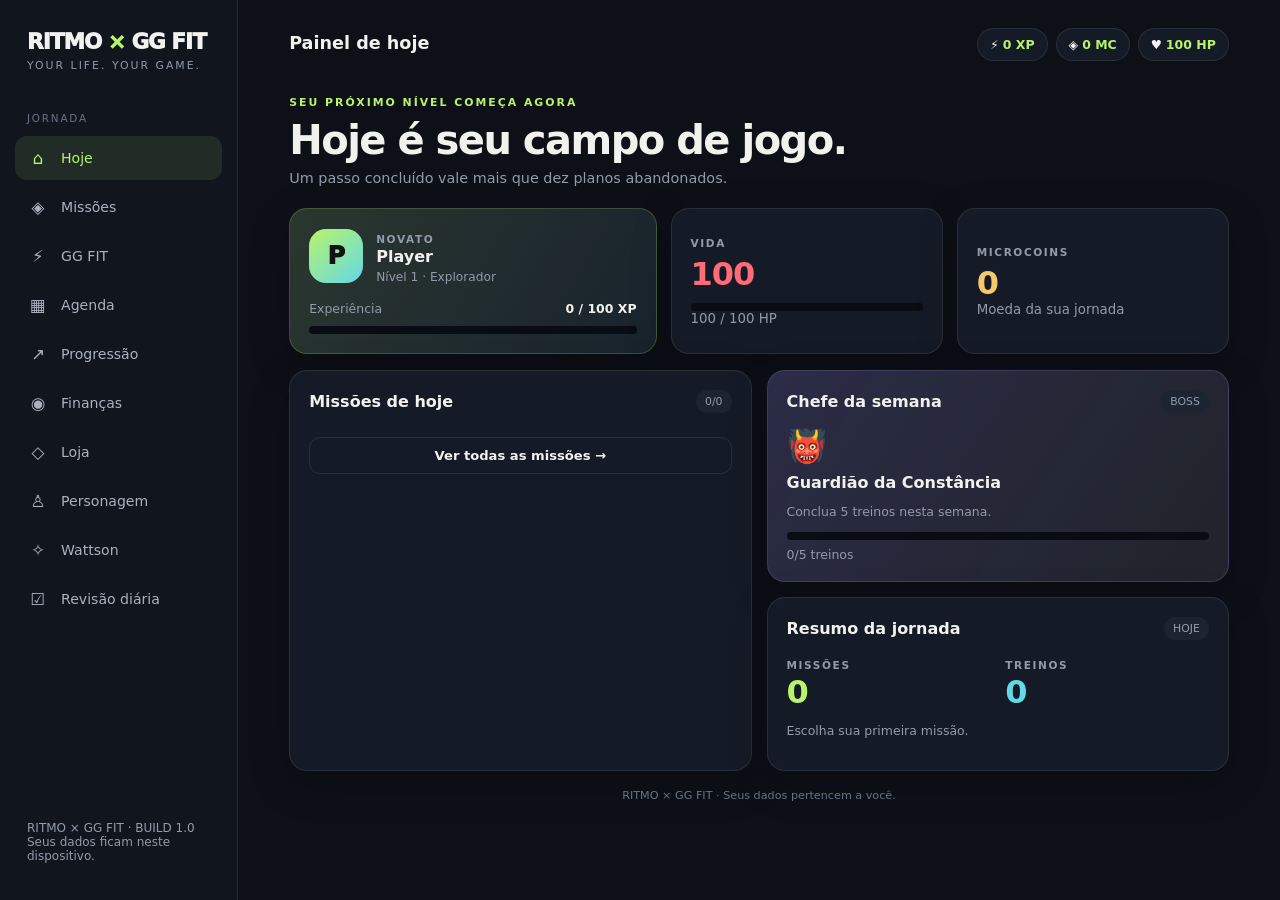
==== commit 2bb17a42: "Update index.html" ====
--- a/index.html
+++ b/index.html
@@ -1,512 +1,1716 @@
 <!DOCTYPE html>
 <html lang="pt-BR">
 <head>
-  <meta charset="UTF-8">
-  <meta name="viewport" content="width=device-width, initial-scale=1, viewport-fit=cover">
-  <meta name="theme-color" content="#07080c">
-  <meta name="color-scheme" content="dark">
-  <meta name="description" content="RITMO: transforme sua rotina em uma jornada. Organize missões, acompanhe sua evolução e construa consistência.">
-  <meta name="application-name" content="RITMO">
-  <meta name="apple-mobile-web-app-capable" content="yes">
-  <meta name="apple-mobile-web-app-status-bar-style" content="black-translucent">
-  <meta name="mobile-web-app-capable" content="yes">
-
-  <title>RITMO | Sua vida é o jogo</title>
-
-  <link rel="manifest" href="manifest.webmanifest">
-  <link rel="icon" href="icon.svg" type="image/svg+xml">
-  <link rel="apple-touch-icon" href="icon.svg">
-  <link rel="stylesheet" href="ritmo-fusion.css">
-
-  <meta property="og:type" content="website">
-  <meta property="og:title" content="RITMO | Sua vida é o jogo">
-  <meta property="og:description" content="Uma missão de cada vez. Transforme intenção em ação.">
+<meta charset="UTF-8">
+<meta name="viewport" content="width=device-width, initial-scale=1, viewport-fit=cover">
+<meta name="theme-color" content="#0d1017">
+<title>RITMO × GG FIT</title>
+
+<style>
+:root{
+  --bg:#0d1017;
+  --panel:#151b26;
+  --panel2:#1c2431;
+  --line:rgba(255,255,255,.085);
+  --text:#f1f2ed;
+  --muted:#929baa;
+  --lime:#b8f36b;
+  --cyan:#63d8e6;
+  --purple:#a98bff;
+  --red:#ff6b78;
+  --gold:#f5c86a;
+  --radius:18px;
+  --shadow:0 12px 40px rgba(0,0,0,.22);
+}
+*{box-sizing:border-box}
+html{scroll-behavior:smooth}
+body{
+  margin:0;background:var(--bg);color:var(--text);
+  font-family:Inter,ui-sans-serif,system-ui,-apple-system,"Segoe UI",sans-serif;
+  min-height:100vh;
+}
+button,input,select,textarea{font:inherit}
+button{cursor:pointer}
+button:focus-visible,input:focus-visible,select:focus-visible{
+  outline:2px solid var(--lime);outline-offset:2px
+}
+.app{min-height:100vh}
+.sidebar{
+  position:fixed;inset:0 auto 0 0;width:238px;
+  background:#10151e;border-right:1px solid var(--line);
+  padding:25px 15px;display:flex;flex-direction:column;z-index:10
+}
+.brand{padding:4px 12px 28px}
+.brand-mark{font-size:1.35rem;font-weight:950;letter-spacing:-1px}
+.brand-mark span{color:var(--lime)}
+.brand small{display:block;color:var(--muted);font-size:.68rem;letter-spacing:2px;margin-top:5px}
+.nav-label{font-size:.65rem;color:#697386;letter-spacing:1.8px;padding:12px}
+.nav{display:grid;gap:5px}
+.nav button{
+  border:0;background:transparent;color:#aab2c0;
+  padding:12px;border-radius:12px;text-align:left;
+  display:flex;align-items:center;gap:12px;font-size:.88rem
+}
+.nav button:hover,.nav button.active{background:rgba(184,243,107,.1);color:var(--lime)}
+.nav button .ico{width:22px;text-align:center;font-size:1.05rem}
+.sidebar-bottom{margin-top:auto;padding:12px;color:var(--muted);font-size:.75rem}
+.main{margin-left:238px;padding:28px clamp(18px,4vw,52px) 60px;max-width:1600px}
+.topbar{display:flex;align-items:center;justify-content:space-between;gap:12px;margin-bottom:30px}
+.topbar-left{display:flex;align-items:center;gap:12px}
+.topbar h1{font-size:1.1rem;margin:0}
+.topbar p{font-size:.75rem;color:var(--muted);margin:4px 0 0}
+.top-stats{display:flex;gap:8px;flex-wrap:wrap}
+.stat-pill,.pill{
+  border:1px solid var(--line);border-radius:999px;
+  padding:8px 12px;background:var(--panel);font-size:.78rem
+}
+.stat-pill b{color:var(--lime)}
+.mobile-menu{display:none}
+.view{display:none;animation:appear .2s ease}
+.view.active{display:block}
+@keyframes appear{from{opacity:0;transform:translateY(5px)}to{opacity:1;transform:none}}
+.page-heading{margin:0 0 22px}
+.page-heading .eyebrow{color:var(--lime);font-size:.68rem;letter-spacing:2px;font-weight:800}
+.page-heading h2{font-size:clamp(1.8rem,4vw,2.5rem);letter-spacing:-1.5px;margin:7px 0}
+.page-heading p{color:var(--muted);margin:0;font-size:.9rem}
+.grid{display:grid;gap:15px}
+.grid-2{grid-template-columns:repeat(2,minmax(0,1fr))}
+.grid-3{grid-template-columns:repeat(3,minmax(0,1fr))}
+.grid-4{grid-template-columns:repeat(4,minmax(0,1fr))}
+.card{
+  background:var(--panel);border:1px solid var(--line);
+  border-radius:var(--radius);padding:19px;box-shadow:var(--shadow);
+  min-width:0
+}
+.card h3{font-size:1rem;margin:0 0 13px}
+.card-head{display:flex;align-items:center;justify-content:space-between;gap:10px;margin-bottom:14px}
+.card-head h3{margin:0}
+.muted{color:var(--muted)}
+.small{font-size:.78rem}
+.eyebrow{font-size:.66rem;letter-spacing:1.6px;color:var(--muted);font-weight:800}
+.big{font-size:2rem;font-weight:900;letter-spacing:-1px}
+.accent{color:var(--lime)}
+.cyan{color:var(--cyan)}
+.purple{color:var(--purple)}
+.red{color:var(--red)}
+.gold{color:var(--gold)}
+.progress{height:8px;background:#090d13;border-radius:99px;overflow:hidden;margin-top:10px}
+.progress>span{display:block;height:100%;width:0;background:var(--lime);border-radius:99px;transition:width .3s}
+.progress.cyanbar>span{background:var(--cyan)}
+.progress.purplebar>span{background:var(--purple)}
+.progress.redbar>span{background:var(--red)}
+.btn{
+  border:1px solid var(--line);background:var(--panel2);color:var(--text);
+  padding:10px 14px;border-radius:11px;font-weight:750;font-size:.82rem;
+  transition:.15s
+}
+.btn:hover{filter:brightness(1.15);transform:translateY(-1px)}
+.btn-primary{background:var(--lime);border-color:var(--lime);color:#11170c}
+.btn-danger{color:var(--red);border-color:rgba(255,107,120,.25)}
+.btn-ghost{background:transparent}
+.btn-block{width:100%}
+.btn-small{padding:7px 10px;font-size:.74rem}
+.input,select,textarea{
+  width:100%;background:#0e141d;color:var(--text);
+  border:1px solid var(--line);border-radius:11px;
+  padding:12px;outline:none
+}
+textarea{resize:vertical;min-height:85px}
+label{display:grid;gap:7px;font-size:.78rem;color:#c7ccd5}
+.form{display:grid;gap:13px}
+.form-row{display:grid;grid-template-columns:1fr 1fr;gap:12px}
+.hud{
+  display:grid;grid-template-columns:1.35fr 1fr 1fr;gap:14px;margin-bottom:16px
+}
+.player-card{
+  background:linear-gradient(120deg,rgba(184,243,107,.13),rgba(99,216,230,.04)),var(--panel);
+  border-color:rgba(184,243,107,.2)
+}
+.player-line{display:flex;align-items:center;gap:13px}
+.avatar{
+  width:54px;height:54px;display:grid;place-items:center;
+  background:linear-gradient(140deg,var(--lime),var(--cyan));
+  color:#111;font-size:1.5rem;font-weight:950;border-radius:17px
+}
+.player-line h3{margin:0 0 4px}
+.player-line p{margin:0;font-size:.76rem;color:var(--muted)}
+.metric{display:flex;flex-direction:column;justify-content:center}
+.metric .big{margin:6px 0 0}
+.mission-row,.list-row{
+  display:flex;align-items:center;gap:12px;padding:12px 0;
+  border-bottom:1px solid var(--line)
+}
+.mission-row:last-child,.list-row:last-child{border-bottom:0}
+.mission-icon{
+  width:39px;height:39px;display:grid;place-items:center;
+  border-radius:12px;background:var(--panel2);font-size:1.1rem;flex:0 0 auto
+}
+.mission-info{flex:1;min-width:0}
+.mission-info strong{font-size:.86rem;display:block}
+.mission-info small{color:var(--muted);font-size:.72rem}
+.mission-actions{display:flex;gap:6px;align-items:center}
+.done-tag{font-size:.7rem;color:var(--lime)}
+.boss{
+  background:linear-gradient(125deg,rgba(169,139,255,.15),rgba(245,200,106,.05)),var(--panel);
+  border-color:rgba(169,139,255,.2)
+}
+.boss-icon{font-size:2rem}
+.chip{display:inline-flex;align-items:center;gap:5px;padding:5px 9px;border-radius:99px;background:var(--panel2);font-size:.68rem;color:var(--muted)}
+.shop-item{display:flex;flex-direction:column;gap:10px}
+.shop-item .shop-icon{font-size:1.8rem}
+.shop-item strong{font-size:.9rem}
+.shop-item p{font-size:.75rem;color:var(--muted);margin:0;flex:1}
+.event-date{min-width:54px;text-align:center;background:var(--panel2);padding:8px;border-radius:10px}
+.event-date b{font-size:1.2rem;display:block}
+.event-date small{color:var(--muted);font-size:.65rem}
+.chat-log{height:310px;overflow:auto;display:flex;flex-direction:column;gap:10px;padding:4px 0 15px}
+.bubble{max-width:85%;padding:11px 13px;border-radius:14px;font-size:.82rem;line-height:1.5}
+.bubble.bot{background:var(--panel2);align-self:flex-start;border-bottom-left-radius:4px}
+.bubble.user{background:rgba(184,243,107,.14);border:1px solid rgba(184,243,107,.2);align-self:flex-end;border-bottom-right-radius:4px}
+.chat-form{display:flex;gap:8px}
+.chat-form input{flex:1;min-width:0}
+.modal{
+  position:fixed;inset:0;background:rgba(0,0,0,.72);z-index:30;
+  display:none;align-items:center;justify-content:center;padding:16px
+}
+.modal.open{display:flex}
+.modal-box{width:min(480px,100%);max-height:90vh;overflow:auto;background:var(--panel);border:1px solid var(--line);border-radius:20px;padding:22px}
+.modal-head{display:flex;justify-content:space-between;align-items:center;margin-bottom:18px}
+.modal-head h3{margin:0}
+.toast{
+  position:fixed;bottom:25px;left:50%;transform:translate(-50%,20px);
+  background:#e7f8d4;color:#17200e;padding:12px 17px;border-radius:12px;
+  font-size:.82rem;font-weight:800;opacity:0;pointer-events:none;
+  transition:.2s;z-index:60;max-width:90%;text-align:center
+}
+.toast.show{opacity:1;transform:translate(-50%,0)}
+.bottom-nav{display:none}
+.empty{padding:20px;text-align:center;border:1px dashed var(--line);border-radius:12px;color:var(--muted);font-size:.82rem}
+.separator{height:1px;background:var(--line);margin:16px 0}
+.checkbox-line{display:flex;align-items:center;gap:9px}
+.checkbox-line input{accent-color:var(--lime)}
+.review-summary{display:flex;justify-content:space-between;align-items:center;gap:12px}
+.hidden{display:none!important}
+.footer-note{font-size:.7rem;color:#697386;margin-top:18px;text-align:center}
+@media(max-width:1000px){
+  .grid-4{grid-template-columns:repeat(2,minmax(0,1fr))}
+  .hud{grid-template-columns:1fr 1fr}
+  .player-card{grid-column:span 2}
+}
+@media(max-width:720px){
+  .sidebar{display:none}
+  .main{margin:0;padding:19px 15px 100px}
+  .topbar{margin-bottom:24px}
+  .mobile-menu{display:block}
+  .top-stats .stat-pill:nth-child(2){display:none}
+  .grid-3,.grid-2{grid-template-columns:1fr}
+  .grid-4{grid-template-columns:1fr 1fr}
+  .hud{grid-template-columns:1fr 1fr}
+  .player-card{grid-column:span 2}
+  .bottom-nav{
+    display:grid;grid-template-columns:repeat(5,1fr);
+    position:fixed;bottom:0;left:0;right:0;z-index:20;
+    background:rgba(16,21,30,.96);backdrop-filter:blur(16px);
+    border-top:1px solid var(--line);padding:8px 4px calc(8px + env(safe-area-inset-bottom))
+  }
+  .bottom-nav button{
+    background:transparent;border:0;color:var(--muted);
+    display:grid;justify-items:center;gap:3px;font-size:.62rem;padding:5px 0
+  }
+  .bottom-nav button span{font-size:1.15rem}
+  .bottom-nav button.active{color:var(--lime)}
+  .form-row{grid-template-columns:1fr}
+}
+@media(max-width:380px){
+  .grid-4{grid-template-columns:1fr}
+  .mission-actions .btn{padding:7px;font-size:.68rem}
+}
+</style>
 </head>
 
 <body>
-  <div class="app">
-    <header class="top" aria-label="Cabeçalho do RITMO">
-      <div class="brand">
-        <div class="logo" aria-hidden="true">R</div>
-        <div>
-          <h1>RITMO</h1>
-          <small>SUA VIDA É O JOGO</small>
-        </div>
-      </div>
-
-      <div class="hud" aria-label="Status do jogador">
-        <div class="pill">♥ Vida <b id="hudHp">100/100</b></div>
-        <div class="pill">Nível <b id="hudLevel">1</b></div>
-        <div class="pill">XP <b id="hudXp">0/100</b></div>
-        <div class="pill">◈ <b id="hudCoins">0 MC</b></div>
-      </div>
-    </header>
-
-    <div class="layout">
-      <aside class="side" id="sideNav" aria-label="Navegação principal"></aside>
-
-      <main class="main" id="main-content">
-        <section class="page active" id="page-today" aria-labelledby="today-title">
-          <div class="page-head">
-            <div>
-              <div class="eyebrow" id="todayDate">SEU DIA</div>
-              <h2 id="today-title">Hoje é dia de evoluir.</h2>
-              <div class="muted" id="greeting">Uma missão de cada vez.</div>
-            </div>
-            <button class="btn" type="button" onclick="openMission()">＋ Nova missão</button>
-          </div>
-
-          <section class="card hero" aria-label="Status do personagem">
-            <div class="grid two">
-              <div>
-                <div class="eyebrow">STATUS DO PERSONAGEM</div>
-                <h3 id="heroName">Aventureiro</h3>
-                <div class="big" id="heroLevel">Nível 1</div>
-                <div class="label">XP para o próximo nível</div>
-                <div class="bar xp" role="progressbar" aria-label="Progresso de XP">
-                  <i id="heroXpBar"></i>
-                </div>
-                <div class="label" id="heroXpText">0 / 100 XP</div>
-              </div>
-
-              <div>
-                <div class="eyebrow">VITALIDADE</div>
-                <div class="big" id="heroHp">100 <small style="font-size:15px;color:var(--muted)">/ 100</small></div>
-                <div class="bar hp" role="progressbar" aria-label="Vitalidade">
-                  <i id="heroHpBar"></i>
-                </div>
-                <div class="label">A vida representa sua capacidade de manter o ritmo. Revise antes de aplicar consequências.</div>
-              </div>
-            </div>
-
-            <div class="actions">
-              <button class="btn" type="button" onclick="go('review')">Fechar o dia / Revisar</button>
-              <button class="btn secondary" type="button" onclick="go('missions')">Ver missões</button>
-            </div>
-          </section>
-
-          <div class="grid two" style="margin-top:14px">
-            <section class="card" aria-labelledby="today-missions-title">
-              <h3 id="today-missions-title">Missões de hoje <span class="muted" id="todayCount"></span></h3>
-              <div class="list" id="todayMissions"></div>
-            </section>
-
-            <section class="card" aria-labelledby="today-events-title">
-              <h3 id="today-events-title">Próximos compromissos</h3>
-              <div class="list" id="todayEvents"></div>
-              <div class="actions">
-                <button class="btn secondary small" type="button" onclick="go('agenda')">Abrir agenda</button>
-              </div>
-            </section>
-          </div>
-
-          <section class="card" style="margin-top:14px" aria-labelledby="progress-summary-title">
-            <h3 id="progress-summary-title">Resumo do progresso</h3>
-            <div class="grid three">
-              <div><div class="stat" id="doneStat">0</div><div class="label">Missões concluídas</div></div>
-              <div><div class="stat" id="pendingStat">0</div><div class="label">Pendentes</div></div>
-              <div><div class="stat" id="streakStat">0</div><div class="label">Dias perfeitos registrados</div></div>
-            </div>
-          </section>
-        </section>
-
-        <section class="page" id="page-missions" aria-labelledby="missions-title">
-          <div class="page-head">
-            <div>
-              <div class="eyebrow">EXECUÇÃO</div>
-              <h2 id="missions-title">Missões</h2>
-              <div class="muted">Transforme intenção em ação.</div>
-            </div>
-            <button class="btn" type="button" onclick="openMission()">＋ Nova missão</button>
-          </div>
-
-          <div class="tabs" id="missionFilters" aria-label="Filtrar missões">
-            <button class="filter active" type="button" data-filter="all">Todas</button>
-            <button class="filter" type="button" data-filter="habit">Hábitos</button>
-            <button class="filter" type="button" data-filter="daily">Diárias</button>
-            <button class="filter" type="button" data-filter="task">Tarefas</button>
-            <button class="filter" type="button" data-filter="pending">Pendentes</button>
-            <button class="filter" type="button" data-filter="done">Concluídas</button>
-          </div>
-
-          <section class="card" aria-label="Lista de missões">
-            <div class="list" id="allMissions"></div>
-          </section>
-        </section>
-
-        <section class="page" id="page-agenda" aria-labelledby="agenda-title">
-          <div class="page-head">
-            <div>
-              <div class="eyebrow">TEMPO E COMPROMISSOS</div>
-              <h2 id="agenda-title">Agenda</h2>
-              <div class="muted">Enxergue o que vem pela frente.</div>
-            </div>
-          </div>
-
-          <div class="grid two">
-            <section class="card">
-              <h3>Novo compromisso</h3>
-              <form id="eventForm">
-                <div class="field">
-                  <label for="eventTitle">Título</label>
-                  <input id="eventTitle" name="title" required maxlength="100" placeholder="Ex.: Estudar Python">
-                </div>
-
-                <div class="form-grid">
-                  <div class="field">
-                    <label for="eventDate">Data</label>
-                    <input id="eventDate" name="date" type="date" required>
-                  </div>
-                  <div class="field">
-                    <label for="eventTime">Horário</label>
-                    <input id="eventTime" name="time" type="time">
-                  </div>
-                </div>
-
-                <div class="field">
-                  <label for="eventDesc">Descrição</label>
-                  <textarea id="eventDesc" name="description" rows="2" maxlength="500" placeholder="Detalhes opcionais"></textarea>
-                </div>
-
-                <button class="btn" type="submit">Salvar compromisso</button>
-              </form>
-            </section>
-
-            <section class="card">
-              <h3>Compromissos cadastrados</h3>
-              <div class="list" id="eventList"></div>
-            </section>
-          </div>
-        </section>
-
-        <section class="page" id="page-progression" aria-labelledby="progression-title">
-          <div class="page-head">
-            <div>
-              <div class="eyebrow">EVOLUÇÃO DO JOGADOR</div>
-              <h2 id="progression-title">Progressão</h2>
-              <div class="muted">O histórico mostra o caminho, não só o placar.</div>
-            </div>
-          </div>
-
-          <div class="grid three">
-            <section class="card"><div class="label">Nível atual</div><div class="stat" id="progLevel">1</div></section>
-            <section class="card"><div class="label">XP acumulado</div><div class="stat" id="progXp">0</div></section>
-            <section class="card"><div class="label">Dias perfeitos</div><div class="stat" id="progPerfect">0</div></section>
-          </div>
-
-          <div class="grid two" style="margin-top:14px">
-            <section class="card">
-              <h3>Conquistas</h3>
-              <div class="list" id="achievements"></div>
-            </section>
-
-            <section class="card">
-              <h3>Vitórias pessoais</h3>
-              <form id="winForm">
-                <div class="field">
-                  <label for="winTitle">Qual foi sua vitória?</label>
-                  <input id="winTitle" name="title" required maxlength="120" placeholder="Ex.: Terminei um curso">
-                </div>
-                <button class="btn" type="submit">Registrar vitória</button>
-              </form>
-              <div class="list" id="wins" style="margin-top:12px"></div>
-            </section>
-          </div>
-
-          <section class="card" style="margin-top:14px">
-            <h3>Histórico de atividade</h3>
-            <div class="list" id="history"></div>
-          </section>
-        </section>
-
-        <section class="page" id="page-finance" aria-labelledby="finance-title">
-          <div class="page-head">
-            <div>
-              <div class="eyebrow">ECONOMIA DO JOGO</div>
-              <h2 id="finance-title">Finanças</h2>
-              <div class="muted">Entradas, saídas e evolução dos microcoins.</div>
-            </div>
-            <button class="btn" type="button" onclick="openTransaction()">＋ Movimentação</button>
-          </div>
-
-          <div class="grid three">
-            <section class="card"><div class="label">Saldo atual</div><div class="stat" id="balance">0 MC</div></section>
-            <section class="card"><div class="label">Total de entradas</div><div class="stat positive" id="income">+0 MC</div></section>
-            <section class="card"><div class="label">Total de saídas</div><div class="stat negative" id="expense">-0 MC</div></section>
-          </div>
-
-          <div class="grid two" style="margin-top:14px">
-            <section class="card">
-              <h3>Entradas × saídas</h3>
-              <canvas id="financeChart" class="chart" aria-label="Gráfico de entradas e saídas" role="img"></canvas>
-              <div class="label">Valores acumulados registrados no histórico.</div>
-            </section>
-
-            <section class="card">
-              <h3>Registrar movimentação</h3>
-              <form id="transactionForm">
-                <div class="form-grid">
-                  <div class="field">
-                    <label for="txType">Tipo</label>
-                    <select id="txType" name="type">
-                      <option value="in">Entrada</option>
-                      <option value="out">Saída</option>
-                    </select>
-                  </div>
-                  <div class="field">
-                    <label for="txAmount">Valor em MC</label>
-                    <input id="txAmount" name="amount" type="number" min="1" step="1" required>
-                  </div>
-                </div>
-
-                <div class="field">
-                  <label for="txCategory">Categoria</label>
-                  <select id="txCategory" name="category">
-                    <option>Recompensa de missão</option>
-                    <option>Bônus</option>
-                    <option>Curativo</option>
-                    <option>Consumível</option>
-                    <option>Desbloqueio</option>
-                    <option>Outro</option>
-                  </select>
-                </div>
-
-                <div class="field">
-                  <label for="txDesc">Descrição</label>
-                  <input id="txDesc" name="description" maxlength="160" placeholder="Detalhe da movimentação">
-                </div>
-
-                <button class="btn" type="submit">Registrar</button>
-              </form>
-            </section>
-          </div>
-
-          <section class="card" style="margin-top:14px">
-            <h3>Extrato</h3>
-            <div class="list" id="transactions"></div>
-          </section>
-
-          <p class="notice" style="margin-top:14px">
-            Microcoins e XP são sistemas separados. Esta versão registra movimentações manuais e recompensas demonstrativas. Regras definitivas de recompensa, loja e conversão precisam ser homologadas.
-          </p>
-        </section>
-
-        <section class="page" id="page-companion" aria-labelledby="companion-title">
-          <div class="page-head">
-            <div>
-              <div class="eyebrow">CENTRAL DE APOIO</div>
-              <h2 id="companion-title">Companheiro</h2>
-              <div class="muted">Um espaço para pensar o próximo movimento.</div>
-            </div>
-          </div>
-
-          <section class="card">
-            <div class="eyebrow">WATTSON LOCAL · DEMONSTRAÇÃO</div>
-            <h3>Como posso ajudar na sua jornada?</h3>
-            <div class="list" id="chatMessages" aria-live="polite" aria-relevant="additions">
-              <div class="item">
-                <div class="item-main">Vamos transformar seus objetivos em missões claras. O que está ocupando sua cabeça hoje?</div>
-              </div>
-            </div>
-
-            <form id="chatForm" style="display:flex;gap:8px;margin-top:14px">
-              <label class="sr-only" for="chatInput">Sua mensagem</label>
-              <input id="chatInput" name="message" placeholder="Escreva sua mensagem..." required maxlength="1000">
-              <button class="btn" type="submit">Enviar</button>
-            </form>
-
-            <p class="label" style="margin-top:10px">Este companheiro é local e demonstrativo. Não há conexão com um modelo de IA nesta versão.</p>
-          </section>
-        </section>
-
-        <section class="page" id="page-character" aria-labelledby="character-title">
-          <div class="page-head">
-            <div>
-              <div class="eyebrow">IDENTIDADE</div>
-              <h2 id="character-title">Personagem</h2>
-              <div class="muted">Configure quem está vivendo esta jornada.</div>
-            </div>
-          </div>
-
-          <div class="grid two">
-            <section class="card">
-              <h3>Ficha do personagem</h3>
-              <form id="profileForm">
-                <div class="field">
-                  <label for="profileName">Seu nome</label>
-                  <input id="profileName" name="name" maxlength="60" placeholder="Como podemos chamar você?">
-                </div>
-
-                <div class="field">
-                  <label for="warriorName">Nome de guerreiro</label>
-                  <input id="warriorName" name="warriorName" maxlength="60" placeholder="Seu codinome">
-                </div>
-
-                <div class="field">
-                  <label for="className">Classe</label>
-                  <select id="className" name="className">
-                    <option>Explorador</option>
-                    <option>Guardião</option>
-                    <option>Cientista</option>
-                    <option>Artista</option>
-                    <option>Batedor</option>
-                  </select>
-                </div>
-
-                <div class="field">
-                  <label for="goal">Objetivo principal</label>
-                  <textarea id="goal" name="goal" rows="3" maxlength="500" placeholder="O que você quer construir?"></textarea>
-                </div>
-
-                <div class="field">
-                  <label for="personalRule">Regra pessoal</label>
-                  <input id="personalRule" name="personalRule" maxlength="160" placeholder="Ex.: Feito é melhor que perfeito">
-                </div>
-
-                <button class="btn" type="submit">Salvar personagem</button>
-              </form>
-            </section>
-
-            <section class="card">
-              <h3>Regras de jornada</h3>
-              <p class="muted">As consequências são aplicadas somente após sua revisão. O RITMO não deve presumir que uma missão falhou só porque não foi marcada.</p>
-              <div class="metric"><span>Confirmação manual</span><b class="positive">Ativa</b></div>
-              <div class="metric"><span>Vida excedente</span><b>Não convertida automaticamente</b></div>
-              <div class="metric"><span>Histórico</span><b>Local neste dispositivo</b></div>
-              <div class="actions">
-                <button class="btn secondary" type="button" onclick="exportData()">Exportar dados</button>
-                <button class="btn danger" type="button" onclick="resetData()">Zerar demonstração</button>
-              </div>
-            </section>
-          </div>
-        </section>
-
-        <section class="page" id="page-review" aria-labelledby="review-title">
-          <div class="page-head">
-            <div>
-              <div class="eyebrow">FECHAMENTO DO DIA</div>
-              <h2 id="review-title">Revisão diária</h2>
-              <div class="muted">Você confirma o que aconteceu. Só então o sistema calcula consequências.</div>
-            </div>
-            <button class="btn secondary" type="button" onclick="go('today')">Voltar</button>
-          </div>
-
-          <section class="card">
-            <h3>Como foi seu dia?</h3>
-            <div class="grid three" id="reviewStats"></div>
-
-            <div class="notice" style="margin:14px 0">
-              Marque cada missão como concluída ou não realizada. Missões sem confirmação ficam pendentes e não geram dano automaticamente.
-            </div>
-
-            <div class="list" id="reviewList"></div>
-
-            <div class="field" style="margin-top:14px">
-              <label for="reviewNote">Nota sobre o dia (opcional)</label>
-              <textarea id="reviewNote" rows="3" maxlength="1000" placeholder="O que funcionou? O que dificultou?"></textarea>
-            </div>
-
-            <button class="btn" type="button" onclick="saveReview()">Confirmar revisão</button>
-          </section>
-        </section>
-      </main>
-    </div>
-
-    <nav class="bottom" id="bottomNav" aria-label="Navegação inferior"></nav>
+<div class="app">
+
+<aside class="sidebar">
+  <div class="brand">
+    <div class="brand-mark">RITMO<span> × </span>GG FIT</div>
+    <small>YOUR LIFE. YOUR GAME.</small>
   </div>
 
-  <div class="modal-backdrop" id="missionModal" role="dialog" aria-modal="true" aria-labelledby="missionModalTitle">
-    <div class="modal">
-      <div class="modal-head">
-        <h3 id="missionModalTitle">Nova missão</h3>
-        <button class="close" type="button" aria-label="Fechar" onclick="closeModal('missionModal')">×</button>
-      </div>
-
-      <form id="missionForm">
-        <div class="field">
-          <label for="missionTitle">Nome da missão</label>
-          <input id="missionTitle" name="title" required maxlength="120" placeholder="Ex.: Estudar programação">
-        </div>
-
-        <div class="field">
-          <label for="missionDescription">Descrição</label>
-          <textarea id="missionDescription" name="description" rows="2" maxlength="500"></textarea>
-        </div>
-
-        <div class="form-grid">
-          <div class="field">
-            <label for="missionType">Categoria</label>
-            <select id="missionType" name="type">
-              <option value="habit">Hábito</option>
-              <option value="daily">Diária</option>
-              <option value="task">Tarefa</option>
-            </select>
-          </div>
-
-          <div class="field">
-            <label for="missionPriority">Prioridade</label>
-            <select id="missionPriority" name="priority">
-              <option>Normal</option>
-              <option>Alta</option>
-              <option>Crítica</option>
-            </select>
-          </div>
-
-          <div class="field">
-            <label for="missionXp">XP da missão</label>
-            <input id="missionXp" name="xp" type="number" min="1" max="10000" value="20">
-          </div>
-
-          <div class="field">
-            <label for="missionDamage">Impacto na vida</label>
-            <input id="missionDamage" name="damage" type="number" min="0" max="100" value="5">
-          </div>
-
-          <div class="field">
-            <label for="missionTime">Horário</label>
-            <input id="missionTime" name="time" type="time">
-          </div>
-
-          <div class="field">
-            <label for="missionDuration">Duração (min)</label>
-            <input id="missionDuration" name="duration" type="number" min="5" max="480" value="30">
-          </div>
-
-          <div class="field">
-            <label for="missionStart">Data de início</label>
-            <input id="missionStart" name="start" type="date">
-          </div>
-
-          <div class="field">
-            <label for="missionDue">Prazo (opcional)</label>
-            <input id="missionDue" name="due" type="date">
+  <div class="nav-label">JORNADA</div>
+  <nav class="nav" id="sideNav">
+    <button class="active" data-page="home"><span class="ico">⌂</span> Hoje</button>
+    <button data-page="missions"><span class="ico">◈</span> Missões</button>
+    <button data-page="workout"><span class="ico">⚡</span> GG FIT</button>
+    <button data-page="agenda"><span class="ico">▦</span> Agenda</button>
+    <button data-page="progress"><span class="ico">↗</span> Progressão</button>
+    <button data-page="finance"><span class="ico">◉</span> Finanças</button>
+    <button data-page="shop"><span class="ico">◇</span> Loja</button>
+    <button data-page="character"><span class="ico">♙</span> Personagem</button>
+    <button data-page="companion"><span class="ico">✧</span> Wattson</button>
+    <button data-page="review"><span class="ico">☑</span> Revisão diária</button>
+  </nav>
+  <div class="sidebar-bottom">RITMO × GG FIT · BUILD 1.0<br>Seus dados ficam neste dispositivo.</div>
+</aside>
+
+<main class="main">
+  <header class="topbar">
+    <div class="topbar-left">
+      <button class="btn mobile-menu" onclick="go('home')">☰</button>
+      <div>
+        <h1 id="topTitle">Painel de hoje</h1>
+        <p id="todayDate"></p>
+      </div>
+    </div>
+    <div class="top-stats">
+      <div class="stat-pill">⚡ <b id="topXP">0 XP</b></div>
+      <div class="stat-pill">◈ <b id="topCoins">0 MC</b></div>
+      <div class="stat-pill">♥ <b id="topHP">100 HP</b></div>
+    </div>
+  </header>
+
+  <!-- HOJE -->
+  <section class="view active" id="page-home">
+    <div class="page-heading">
+      <span class="eyebrow">SEU PRÓXIMO NÍVEL COMEÇA AGORA</span>
+      <h2>Hoje é seu campo de jogo.</h2>
+      <p>Um passo concluído vale mais que dez planos abandonados.</p>
+    </div>
+
+    <div class="hud">
+      <div class="card player-card">
+        <div class="player-line">
+          <div class="avatar" id="homeAvatar">P</div>
+          <div style="flex:1">
+            <span class="eyebrow" id="homeRank">NOVATO</span>
+            <h3 id="homeName">Player</h3>
+            <p id="homeLevel">Nível 1 · Explorador</p>
           </div>
         </div>
-
-        <div class="field">
-          <label for="missionDays">Dias da semana para hábitos/diárias</label>
-          <input id="missionDays" name="days" maxlength="100" placeholder="Ex.: seg, qua, sex">
+        <div style="margin-top:17px;display:flex;justify-content:space-between">
+          <span class="small muted">Experiência</span>
+          <b class="small" id="xpLabel">0 / 100 XP</b>
         </div>
-
-        <button class="btn" type="submit">Salvar missão</button>
+        <div class="progress"><span id="xpBar"></span></div>
+      </div>
+
+      <div class="card metric">
+        <span class="eyebrow">VIDA</span>
+        <div class="big red" id="homeHP">100</div>
+        <div class="progress redbar"><span id="hpBar"></span></div>
+        <small class="muted" id="hpText">100 / 100 HP</small>
+      </div>
+
+      <div class="card metric">
+        <span class="eyebrow">MICROCOINS</span>
+        <div class="big gold" id="homeCoins">0</div>
+        <small class="muted">Moeda da sua jornada</small>
+      </div>
+    </div>
+
+    <div class="grid grid-2">
+      <div class="card">
+        <div class="card-head">
+          <h3>Missões de hoje</h3>
+          <span class="chip" id="homeMissionCount">0/0</span>
+        </div>
+        <div id="homeMissions"></div>
+        <button class="btn btn-ghost btn-block" style="margin-top:10px" onclick="go('missions')">Ver todas as missões →</button>
+      </div>
+
+      <div class="grid">
+        <div class="card boss">
+          <div class="card-head">
+            <h3>Chefe da semana</h3><span class="chip">BOSS</span>
+          </div>
+          <div class="boss-icon">👹</div>
+          <h3 id="bossName" style="margin:8px 0">Guardião da Constância</h3>
+          <p class="small muted" id="bossDescription">Conclua 5 treinos nesta semana.</p>
+          <div class="progress purplebar"><span id="bossBar"></span></div>
+          <div class="small muted" id="bossProgress" style="margin-top:7px">0/5 treinos</div>
+        </div>
+
+        <div class="card">
+          <div class="card-head"><h3>Resumo da jornada</h3><span class="chip">HOJE</span></div>
+          <div class="grid grid-2">
+            <div><span class="eyebrow">MISSÕES</span><div class="big accent" id="summaryMissions">0</div></div>
+            <div><span class="eyebrow">TREINOS</span><div class="big cyan" id="summaryWorkouts">0</div></div>
+          </div>
+          <p class="small muted" id="dailyMessage">Escolha sua primeira missão.</p>
+        </div>
+      </div>
+    </div>
+  </section>
+
+  <!-- MISSÕES -->
+  <section class="view" id="page-missions">
+    <div class="page-heading">
+      <span class="eyebrow">ROTINA E CONSISTÊNCIA</span>
+      <h2>Missões</h2>
+      <p>Organize o que precisa ser feito e registre o que realmente foi concluído.</p>
+    </div>
+    <div class="grid grid-2">
+      <div class="card">
+        <div class="card-head"><h3>Nova missão</h3><span class="chip">CRIAR</span></div>
+        <form class="form" id="missionForm">
+          <label>Nome da missão<input class="input" id="missionTitle" maxlength="65" placeholder="Ex.: Estudar programação" required></label>
+          <div class="form-row">
+            <label>Categoria
+              <select id="missionType">
+                <option value="daily">Diária</option>
+                <option value="habit">Hábito</option>
+                <option value="task">Tarefa</option>
+              </select>
+            </label>
+            <label>Dificuldade
+              <select id="missionDifficulty">
+                <option value="easy">Fácil</option>
+                <option value="medium">Média</option>
+                <option value="hard">Difícil</option>
+              </select>
+            </label>
+          </div>
+          <label>Recompensa em XP
+            <input class="input" id="missionXP" type="number" min="1" max="500" value="20">
+          </label>
+          <button class="btn btn-primary" type="submit">Criar missão</button>
+        </form>
+      </div>
+      <div class="card">
+        <div class="card-head"><h3>Resumo</h3><span class="chip">HOJE</span></div>
+        <div class="grid grid-2">
+          <div><span class="eyebrow">CONCLUÍDAS</span><div class="big accent" id="missionDone">0</div></div>
+          <div><span class="eyebrow">PENDENTES</span><div class="big gold" id="missionPending">0</div></div>
+        </div>
+        <div class="separator"></div>
+        <label class="checkbox-line"><input type="checkbox" id="disciplineToggle"> Modo disciplinado</label>
+        <p class="small muted">Quando ativado, missões não concluídas podem causar dano ao fechar o dia. A revisão é sempre manual.</p>
+      </div>
+    </div>
+    <div class="card" style="margin-top:15px">
+      <div class="card-head">
+        <h3>Suas missões</h3>
+        <select id="missionFilter" style="width:auto;padding:8px">
+          <option value="all">Todas</option>
+          <option value="daily">Diárias</option>
+          <option value="habit">Hábitos</option>
+          <option value="task">Tarefas</option>
+        </select>
+      </div>
+      <div id="missionList"></div>
+    </div>
+  </section>
+
+  <!-- GG FIT -->
+  <section class="view" id="page-workout">
+    <div class="page-heading">
+      <span class="eyebrow">TREINO EM CASA</span>
+      <h2>GG FIT</h2>
+      <p>Movimento registrado, evolução acompanhada.</p>
+    </div>
+    <div class="grid grid-2">
+      <div class="card">
+        <div class="card-head"><h3>Seu treino</h3><span class="chip">ADAPTÁVEL</span></div>
+        <form class="form" id="workoutForm">
+          <label>Tipo de treino
+            <select id="workoutType">
+              <option value="full">Corpo inteiro</option>
+              <option value="upper">Membros superiores</option>
+              <option value="lower">Membros inferiores</option>
+              <option value="core">Abdômen e core</option>
+              <option value="cardio">Cardio</option>
+              <option value="mobility">Mobilidade e alongamento</option>
+            </select>
+          </label>
+          <label>Intensidade
+            <select id="workoutIntensity">
+              <option value="light">Leve</option>
+              <option value="normal" selected>Moderada</option>
+              <option value="strong">Intensa</option>
+            </select>
+          </label>
+          <label>Duração (minutos)
+            <input class="input" id="workoutMinutes" type="number" min="1" max="240" value="20">
+          </label>
+          <button class="btn btn-primary" type="submit">Registrar treino concluído</button>
+        </form>
+      </div>
+      <div class="card">
+        <span class="eyebrow">TREINOS NESTA SEMANA</span>
+        <div class="big cyan" id="weeklyWorkouts">0</div>
+        <p class="small muted">Meta semanal: 5 treinos.</p>
+        <div class="progress cyanbar"><span id="weeklyWorkoutBar"></span></div>
+        <div class="separator"></div>
+        <span class="eyebrow">TEMPO TOTAL DE TREINO</span>
+        <div class="big" id="totalWorkoutMinutes">0 min</div>
+        <p class="small muted">Cada registro conta para sua evolução.</p>
+      </div>
+    </div>
+    <div class="card" style="margin-top:15px">
+      <div class="card-head"><h3>Histórico de treinos</h3><span class="chip">REGISTROS</span></div>
+      <div id="workoutHistory"></div>
+    </div>
+  </section>
+
+  <!-- AGENDA -->
+  <section class="view" id="page-agenda">
+    <div class="page-heading">
+      <span class="eyebrow">PLANEJAMENTO</span>
+      <h2>Agenda</h2>
+      <p>Compromissos, eventos e prazos.</p>
+    </div>
+    <div class="grid grid-2">
+      <div class="card">
+        <h3>Novo evento</h3>
+        <form class="form" id="eventForm">
+          <label>Nome<input class="input" id="eventTitle" maxlength="70" required placeholder="Ex.: Entregar projeto"></label>
+          <div class="form-row">
+            <label>Data<input class="input" id="eventDate" type="date" required></label>
+            <label>Horário<input class="input" id="eventTime" type="time"></label>
+          </div>
+          <label>Observação<input class="input" id="eventNote" maxlength="140" placeholder="Opcional"></label>
+          <button class="btn btn-primary">Adicionar evento</button>
+        </form>
+      </div>
+      <div class="card">
+        <h3>Próximos compromissos</h3>
+        <div id="upcomingEvents"></div>
+      </div>
+    </div>
+  </section>
+
+  <!-- PROGRESSÃO -->
+  <section class="view" id="page-progress">
+    <div class="page-heading">
+      <span class="eyebrow">EVOLUÇÃO</span>
+      <h2>Progressão</h2>
+      <p>O histórico daquilo que você construiu.</p>
+    </div>
+    <div class="grid grid-3">
+      <div class="card"><span class="eyebrow">NÍVEL</span><div class="big accent" id="progressLevel">1</div></div>
+      <div class="card"><span class="eyebrow">XP TOTAL</span><div class="big cyan" id="progressXP">0</div></div>
+      <div class="card"><span class="eyebrow">DIAS PERFEITOS</span><div class="big gold" id="perfectDays">0</div></div>
+    </div>
+    <div class="grid grid-2" style="margin-top:15px">
+      <div class="card">
+        <h3>Conquistas</h3>
+        <div id="achievements"></div>
+      </div>
+      <div class="card">
+        <h3>Estatísticas</h3>
+        <div class="list-row"><span class="muted small">Missões concluídas</span><b id="statMissions">0</b></div>
+        <div class="list-row"><span class="muted small">Treinos registrados</span><b id="statWorkouts">0</b></div>
+        <div class="list-row"><span class="muted small">Dias revisados</span><b id="statReviews">0</b></div>
+        <div class="list-row"><span class="muted small">Maior sequência</span><b id="statStreak">0 dias</b></div>
+      </div>
+    </div>
+    <div class="card" style="margin-top:15px">
+      <div class="card-head"><h3>Histórico recente</h3></div>
+      <div id="activityHistory"></div>
+    </div>
+  </section>
+
+  <!-- FINANÇAS -->
+  <section class="view" id="page-finance">
+    <div class="page-heading">
+      <span class="eyebrow">ECONOMIA PESSOAL</span>
+      <h2>Finanças</h2>
+      <p>Microcoins são uma moeda interna. Não representam dinheiro real.</p>
+    </div>
+    <div class="card player-card" style="margin-bottom:15px">
+      <span class="eyebrow">CARTEIRA DE MICROCOINS</span>
+      <div class="big gold" id="walletBalance">0 ◈</div>
+      <p class="small muted">Saldo disponível para recompensas e compras na loja.</p>
+    </div>
+    <div class="grid grid-2">
+      <div class="card">
+        <h3>Registrar movimentação</h3>
+        <form class="form" id="transactionForm">
+          <label>Descrição<input class="input" id="transactionTitle" maxlength="70" required></label>
+          <div class="form-row">
+            <label>Tipo<select id="transactionType"><option value="in">Entrada</option><option value="out">Saída</option></select></label>
+            <label>Valor<input class="input" id="transactionValue" type="number" min="1" max="1000000" required></label>
+          </div>
+          <button class="btn btn-primary">Registrar</button>
+        </form>
+      </div>
+      <div class="card">
+        <h3>Movimentações</h3>
+        <div id="transactionHistory"></div>
+      </div>
+    </div>
+  </section>
+
+  <!-- LOJA -->
+  <section class="view" id="page-shop">
+    <div class="page-heading">
+      <span class="eyebrow">RECOMPENSAS</span>
+      <h2>Loja</h2>
+      <p>Troque Microcoins por recompensas definidas por você.</p>
+    </div>
+    <div class="grid grid-3" id="shopGrid"></div>
+    <div class="card" style="margin-top:15px">
+      <h3>Adicionar recompensa personalizada</h3>
+      <form class="form" id="rewardForm">
+        <div class="form-row">
+          <label>Nome<input class="input" id="rewardName" maxlength="45" required placeholder="Ex.: Uma noite de filme"></label>
+          <label>Preço em MC<input class="input" id="rewardPrice" type="number" min="1" max="100000" required></label>
+        </div>
+        <button class="btn btn-primary">Adicionar à loja</button>
       </form>
     </div>
+  </section>
+
+  <!-- PERSONAGEM -->
+  <section class="view" id="page-character">
+    <div class="page-heading">
+      <span class="eyebrow">SUA IDENTIDADE</span>
+      <h2>Personagem</h2>
+      <p>Configure a identidade da sua jornada.</p>
+    </div>
+    <div class="card">
+      <div class="player-line" style="margin-bottom:20px">
+        <div class="avatar" id="characterAvatar">P</div>
+        <div><span class="eyebrow" id="characterRank">NOVATO</span><h3 id="characterName">Player</h3><p class="muted small" id="characterClass">Explorador</p></div>
+      </div>
+      <form class="form" id="profileForm">
+        <label>Nome<input class="input" id="profileName" maxlength="24" required></label>
+        <label>Classe<input class="input" id="profileClass" maxlength="32" placeholder="Explorador"></label>
+        <label>Objetivo atual<input class="input" id="profileGoal" maxlength="120" placeholder="O que você quer alcançar?"></label>
+        <label>Regra pessoal<input class="input" id="profileRule" maxlength="120" placeholder="Sua regra de ouro"></label>
+        <button class="btn btn-primary">Salvar personagem</button>
+      </form>
+    </div>
+  </section>
+
+  <!-- COMPANHEIRO -->
+  <section class="view" id="page-companion">
+    <div class="page-heading">
+      <span class="eyebrow">COMPANHEIRO DE JORNADA</span>
+      <h2>Wattson</h2>
+      <p>Um assistente local simples para organizar seu próximo passo.</p>
+    </div>
+    <div class="card">
+      <div class="player-line" style="margin-bottom:15px">
+        <div class="avatar">W</div>
+        <div><h3>Wattson</h3><p>Modo local · respostas predefinidas</p></div>
+      </div>
+      <div class="chat-log" id="chatLog">
+        <div class="bubble bot">Estou por aqui. Qual é a próxima missão que precisamos tirar do papel?</div>
+      </div>
+      <form class="chat-form" id="chatForm">
+        <input class="input" id="chatInput" maxlength="500" placeholder="Escreva sua mensagem..." required>
+        <button class="btn btn-primary">Enviar</button>
+      </form>
+      <p class="footer-note">Esta versão não está conectada a um modelo de IA remoto.</p>
+    </div>
+  </section>
+
+  <!-- REVISÃO -->
+  <section class="view" id="page-review">
+    <div class="page-heading">
+      <span class="eyebrow">FECHAMENTO DO CICLO</span>
+      <h2>Revisão diária</h2>
+      <p>Revise o dia antes de encerrar sua jornada.</p>
+    </div>
+    <div class="card">
+      <div class="review-summary">
+        <div><span class="eyebrow">VIDA ATUAL</span><div class="big red"><span id="reviewHP">100</span><small class="muted" style="font-size:.9rem"> / 100</small></div></div>
+        <span class="chip" id="reviewStatus">Não iniciado</span>
+      </div>
+      <div class="progress redbar"><span id="reviewHPBar"></span></div>
+      <div class="separator"></div>
+      <div id="reviewMissionList"></div>
+      <div class="separator"></div>
+      <p class="small muted" id="reviewExplanation">Inicie seu dia no botão abaixo. Você poderá fechá-lo uma única vez.</p>
+      <button class="btn btn-primary btn-block" id="reviewButton">Iniciar dia</button>
+    </div>
+    <div class="card" style="margin-top:15px">
+      <h3>Regras de revisão</h3>
+      <p class="small muted">Sem modo disciplinado, missões pendentes não causam dano. Com modo disciplinado, o dano é calculado no fechamento. XP nunca é removido. Um dia perfeito recupera vida. Não existe punição automática por deixar uma missão pendente.</p>
+    </div>
+  </section>
+
+  <div class="footer-note">RITMO × GG FIT · Seus dados pertencem a você.</div>
+</main>
+
+<nav class="bottom-nav" id="bottomNav">
+  <button class="active" data-page="home"><span>⌂</span>Hoje</button>
+  <button data-page="missions"><span>◈</span>Missões</button>
+  <button data-page="workout"><span>⚡</span>Treino</button>
+  <button data-page="progress"><span>↗</span>Progresso</button>
+  <button data-page="review"><span>☑</span>Revisão</button>
+</nav>
+</div>
+
+<div class="toast" id="toast"></div>
+
+<div class="modal" id="confirmModal" role="dialog" aria-modal="true">
+  <div class="modal-box">
+    <div class="modal-head"><h3 id="confirmTitle">Confirmar ação</h3><button class="btn btn-ghost" onclick="closeModal()">✕</button></div>
+    <p class="muted small" id="confirmText"></p>
+    <div class="form-row" style="margin-top:20px">
+      <button class="btn" onclick="closeModal()">Cancelar</button>
+      <button class="btn btn-primary" id="confirmAction">Confirmar</button>
+    </div>
   </div>
-
-  <div class="modal-backdrop" id="transactionModal" role="dialog" aria-modal="true" aria-labelledby="transactionModalTitle">
-    <div class="modal">
-      <div class="modal-head">
-        <h3 id="transactionModalTitle">Movimentação financeira</h3>
-        <button class="close" type="button" aria-label="Fechar" onclick="closeModal('transactionModal')">×</button>
-      </div>
-      <p class="muted">Use o formulário da aba Finanças para registrar entradas e saídas.</p>
-      <button class="btn" type="button" onclick="closeModal('transactionModal');go('finance')">Ir para Finanças</button>
-    </div>
-  </div>
-
-  <div class="toast" id="toast" role="status" aria-live="polite"></div>
-
-  <!-- Compatibilidade: este HTML usa os IDs e handlers do ritmo-fusion.js. -->
-  <script src="ritmo-fusion.js" defer></script>
+</div>
+
+<script>
+"use strict";
+
+/* =========================================================
+   RITMO × GG FIT
+   BUILD 1.0 · MOTOR AUTOCONTIDO
+========================================================= */
+
+const STORAGE_KEY = "ritmo_ggfit_single_v1";
+const DAY = () => new Date().toISOString().slice(0,10);
+const $ = id => document.getElementById(id);
+const uid = () => (crypto.randomUUID ? crypto.randomUUID() : Date.now()+"_"+Math.random().toString(16).slice(2));
+const clamp = (n,min,max) => Math.max(min,Math.min(max,n));
+const esc = value => String(value ?? "").replace(/[&<>"']/g,c=>({
+  "&":"&amp;","<":"&lt;",">":"&gt;",'"':"&quot;","'":"&#39;"
+}[c]));
+const dateLabel = iso => {
+  if(!iso)return "";
+  const [y,m,d]=iso.split("-").map(Number);
+  return new Intl.DateTimeFormat("pt-BR",{day:"2-digit",month:"short",year:"numeric"}).format(new Date(y,m-1,d));
+};
+const dateKey = date => date.toISOString().slice(0,10);
+const weekStart = (date = new Date()) => {
+  const d = new Date(date);
+  d.setHours(0,0,0,0);
+  d.setDate(d.getDate()-((d.getDay()+6)%7));
+  return dateKey(d);
+};
+
+function initialState(){
+  return {
+    version:1,
+    createdAt:Date.now(),
+    profile:{
+      name:"Player",
+      className:"Explorador",
+      goal:"",
+      rule:"Um passo de cada vez."
+    },
+    xp:0,
+    coins:0,
+    hp:100,
+    disciplined:false,
+    streak:0,
+    bestStreak:0,
+    lastActive:null,
+    lastReview:null,
+    day:{
+      date:DAY(),
+      started:false,
+      closed:false,
+      perfect:false,
+      damage:0,
+      heal:0
+    },
+    missions:[
+      {id:uid(),title:"Beber água",type:"habit",difficulty:"easy",xp:10,icon:"💧",doneDates:[]},
+      {id:uid(),title:"Movimentar o corpo",type:"daily",difficulty:"medium",xp:20,icon:"⚡",doneDates:[]},
+      {id:uid(),title:"Organizar o dia",type:"daily",difficulty:"easy",xp:10,icon:"🧭",doneDates:[]}
+    ],
+    workouts:[],
+    events:[],
+    transactions:[],
+    rewards:[
+      {id:"rest",name:"Tempo livre especial",price:100,icon:"☕"},
+      {id:"movie",name:"Noite de filme",price:150,icon:"🎬"},
+      {id:"hobby",name:"Sessão de hobby",price:200,icon:"🎮"}
+    ],
+    purchases:[],
+    reviews:[],
+    history:[],
+    chat:[],
+    achievements:[],
+    boss:{
+      week:weekStart(),
+      target:5,
+      reward:100,
+      claimed:false
+    },
+    secondChanceUsed:false
+  };
+}
+
+function loadState(){
+  try{
+    const raw=localStorage.getItem(STORAGE_KEY);
+    if(!raw)return initialState();
+    const saved=JSON.parse(raw);
+    const base=initialState();
+    return {
+      ...base,...saved,
+      profile:{...base.profile,...saved.profile},
+      day:{...base.day,...saved.day},
+      boss:{...base.boss,...saved.boss},
+      missions:Array.isArray(saved.missions)?saved.missions:base.missions,
+      workouts:Array.isArray(saved.workouts)?saved.workouts:[],
+      events:Array.isArray(saved.events)?saved.events:[],
+      transactions:Array.isArray(saved.transactions)?saved.transactions:[],
+      rewards:Array.isArray(saved.rewards)?saved.rewards:base.rewards,
+      purchases:Array.isArray(saved.purchases)?saved.purchases:[],
+      reviews:Array.isArray(saved.reviews)?saved.reviews:[],
+      history:Array.isArray(saved.history)?saved.history:[],
+      chat:Array.isArray(saved.chat)?saved.chat:[],
+      achievements:Array.isArray(saved.achievements)?saved.achievements:[]
+    };
+  }catch(error){
+    console.error("Falha ao carregar dados:",error);
+    return initialState();
+  }
+}
+
+let state=loadState();
+let confirmCallback=null;
+
+function save(){
+  try{
+    localStorage.setItem(STORAGE_KEY,JSON.stringify(state));
+  }catch(error){
+    console.error(error);
+    toast("Não foi possível salvar. Verifique o espaço do navegador.");
+  }
+}
+
+function toast(message){
+  const el=$("toast");
+  el.textContent=message;
+  el.classList.add("show");
+  clearTimeout(toast.timer);
+  toast.timer=setTimeout(()=>el.classList.remove("show"),2600);
+}
+
+/* =========================================================
+   DATAS E VIRADA DO DIA
+========================================================= */
+
+function syncDay(){
+  const today=DAY();
+
+  if(state.day.date!==today){
+    state.day={
+      date:today,
+      started:false,
+      closed:false,
+      perfect:false,
+      damage:0,
+      heal:0
+    };
+    state.secondChanceUsed=false;
+  }
+
+  const currentWeek=weekStart();
+  if(state.boss.week!==currentWeek){
+    state.boss={
+      week:currentWeek,
+      target:5,
+      reward:100,
+      claimed:false
+    };
+  }
+  save();
+}
+
+/* =========================================================
+   XP, NÍVEL E RECOMPENSAS
+========================================================= */
+
+function levelData(xp=state.xp){
+  let level=1;
+  let remaining=Math.max(0,xp);
+  let needed=100;
+
+  while(remaining>=needed){
+    remaining-=needed;
+    level++;
+    needed=Math.floor(100+(level-1)*35);
+  }
+
+  return {level,progress:remaining,needed};
+}
+
+function rankName(level){
+  if(level>=30)return "Lenda";
+  if(level>=20)return "Mestre";
+  if(level>=12)return "Veterano";
+  if(level>=7)return "Estrategista";
+  if(level>=3)return "Aventureiro";
+  return "Novato";
+}
+
+function addXP(amount,reason="Missão concluída"){
+  const before=levelData().level;
+  state.xp+=Math.max(0,Math.floor(amount));
+  const after=levelData().level;
+
+  state.history.unshift({
+    id:uid(),date:DAY(),type:"xp",
+    text:reason,value:amount
+  });
+
+  if(after>before){
+    state.hp=clamp(state.hp+10,0,100);
+    toast(`Nível ${after}! +10 HP de bônus.`);
+  }
+  checkAchievements();
+  save();
+}
+
+function addCoins(amount,reason){
+  const value=Math.floor(Number(amount));
+  if(!Number.isFinite(value)||value<=0)return false;
+  state.coins+=value;
+  state.transactions.push({
+    id:uid(),type:"in",title:reason||"Recompensa",
+    value,date:DAY(),system:true
+  });
+  save();
+  return true;
+}
+
+/* =========================================================
+   MISSÕES
+========================================================= */
+
+function isDone(mission,date=DAY()){
+  return (mission.doneDates||[]).includes(date);
+}
+
+function completeMission(id){
+  if(state.day.closed){
+    toast("O dia já foi fechado. Não é possível alterar missões.");
+    return;
+  }
+
+  const mission=state.missions.find(m=>m.id===id);
+  if(!mission||isDone(mission))return;
+
+  mission.doneDates=mission.doneDates||[];
+  mission.doneDates.push(DAY());
+
+  const multiplier={
+    easy:1,
+    medium:1.5,
+    hard:2
+  }[mission.difficulty]||1;
+
+  const reward=Math.round((mission.xp||10)*multiplier);
+  addXP(reward,mission.title);
+  addCoins(Math.max(1,Math.floor(reward/10)),"Microcoins: "+mission.title);
+
+  state.history.unshift({
+    id:uid(),date:DAY(),type:"mission",
+    text:mission.title,value:reward
+  });
+
+  save();
+  renderAll();
+  toast(`Missão concluída! +${reward} XP`);
+}
+
+function undoMission(id){
+  const mission=state.missions.find(m=>m.id===id);
+  if(!mission||!isDone(mission))return;
+  confirm("Desmarcar missão?","Isso não retira o XP já recebido. O registro de conclusão de hoje será removido.",()=>{
+    mission.doneDates=mission.doneDates.filter(d=>d!==DAY());
+    save();renderAll();toast("Conclusão desmarcada. XP preservado.");
+  });
+}
+
+function deleteMission(id){
+  confirm("Excluir missão?","A missão será removida da sua lista. O histórico de XP não será apagado.",()=>{
+    state.missions=state.missions.filter(m=>m.id!==id);
+    save();renderAll();toast("Missão removida.");
+  });
+}
+
+$("missionForm").addEventListener("submit",e=>{
+  e.preventDefault();
+  const title=$("missionTitle").value.trim();
+  if(!title)return;
+  const difficulty=$("missionDifficulty").value;
+  const icon={easy:"🌱",medium:"⚡",hard:"🔥"}[difficulty];
+  state.missions.push({
+    id:uid(),title,
+    type:$("missionType").value,
+    difficulty,
+    xp:clamp(Number($("missionXP").value)||10,1,500),
+    icon,doneDates:[]
+  });
+  save();e.target.reset();$("missionXP").value=20;
+  renderAll();toast("Missão criada.");
+});
+
+$("missionFilter").addEventListener("change",renderMissions);
+$("disciplineToggle").addEventListener("change",e=>{
+  state.disciplined=e.target.checked;
+  save();renderAll();
+  toast(state.disciplined?"Modo disciplinado ativado.":"Modo disciplinado desativado.");
+});
+
+/* =========================================================
+   TREINOS GG FIT
+========================================================= */
+
+const workoutNames={
+  full:"Corpo inteiro",
+  upper:"Membros superiores",
+  lower:"Membros inferiores",
+  core:"Abdômen e core",
+  cardio:"Cardio",
+  mobility:"Mobilidade"
+};
+
+function workoutsThisWeek(){
+  const start=weekStart();
+  return state.workouts.filter(w=>w.date>=start&&w.date<=DAY());
+}
+
+function registerWorkout(data){
+  const xpByIntensity={light:15,normal:25,strong:35};
+  const xp=xpByIntensity[data.intensity]||25;
+  const workout={
+    id:uid(),
+    date:DAY(),
+    type:data.type,
+    intensity:data.intensity,
+    minutes:data.minutes,
+    xp
+  };
+  state.workouts.push(workout);
+  addXP(xp,"Treino: "+workoutNames[data.type]);
+  addCoins(Math.max(2,Math.floor(xp/5)),"Recompensa por treino");
+
+  if(!state.missions.some(m=>m.id==="system-workout")){
+    state.missions.push({
+      id:"system-workout",
+      title:"Concluir um treino",
+      type:"daily",
+      difficulty:"medium",
+      xp:20,
+      icon:"🏋️",
+      doneDates:[]
+    });
+  }
+
+  const mission=state.missions.find(m=>m.id==="system-workout");
+  if(mission&&!isDone(mission)){
+    mission.doneDates.push(DAY());
+  }
+
+  state.history.unshift({
+    id:uid(),date:DAY(),type:"workout",
+    text:workoutNames[data.type],value:data.minutes
+  });
+
+  checkBoss();
+  save();renderAll();
+  toast(`Treino registrado! +${xp} XP`);
+}
+
+$("workoutForm").addEventListener("submit",e=>{
+  e.preventDefault();
+  const minutes=clamp(Number($("workoutMinutes").value)||1,1,240);
+  registerWorkout({
+    type:$("workoutType").value,
+    intensity:$("workoutIntensity").value,
+    minutes
+  });
+  e.target.reset();
+  $("workoutMinutes").value=20;
+});
+
+/* =========================================================
+   CHEFE SEMANAL
+========================================================= */
+
+function checkBoss(){
+  const count=workoutsThisWeek().length;
+  if(count>=state.boss.target&&!state.boss.claimed){
+    state.boss.claimed=true;
+    addCoins(state.boss.reward,"Chefe semanal derrotado");
+    state.history.unshift({
+      id:uid(),date:DAY(),type:"boss",
+      text:"Chefe semanal derrotado",value:state.boss.reward
+    });
+    toast("Chefe semanal derrotado! Recompensa recebida.");
+  }
+}
+
+/* =========================================================
+   AGENDA
+========================================================= */
+
+$("eventDate").value=DAY();
+
+$("eventForm").addEventListener("submit",e=>{
+  e.preventDefault();
+  const title=$("eventTitle").value.trim();
+  const date=$("eventDate").value;
+  if(!title||!date)return;
+
+  state.events.push({
+    id:uid(),
+    title,
+    date,
+    time:$("eventTime").value,
+    note:$("eventNote").value.trim()
+  });
+  save();e.target.reset();$("eventDate").value=DAY();
+  renderAgenda();toast("Evento adicionado.");
+});
+
+function deleteEvent(id){
+  state.events=state.events.filter(e=>e.id!==id);
+  save();renderAgenda();toast("Evento removido.");
+}
+
+/* =========================================================
+   ECONOMIA
+========================================================= */
+
+function walletBalance(){
+  return state.transactions.reduce((sum,t)=>
+    sum+(t.type==="in"?t.value:-t.value),0);
+}
+
+$("transactionForm").addEventListener("submit",e=>{
+  e.preventDefault();
+  const title=$("transactionTitle").value.trim();
+  const value=Math.floor(Number($("transactionValue").value));
+  const type=$("transactionType").value;
+
+  if(!title||!Number.isFinite(value)||value<=0)return;
+  if(type==="out"&&value>walletBalance()){
+    toast("Saldo insuficiente.");
+    return;
+  }
+
+  state.transactions.push({
+    id:uid(),title,value,type,date:DAY(),system:false
+  });
+  save();e.target.reset();renderFinance();
+  toast("Movimentação registrada.");
+});
+
+function deleteTransaction(id){
+  const tx=state.transactions.find(t=>t.id===id);
+  if(!tx||tx.system){
+    toast("Movimentações automáticas não podem ser removidas.");
+    return;
+  }
+  confirm("Excluir movimentação?","O saldo será recalculado após a exclusão.",()=>{
+    state.transactions=state.transactions.filter(t=>t.id!==id);
+    save();renderFinance();toast("Movimentação excluída.");
+  });
+}
+
+/* =========================================================
+   LOJA E RECOMPENSAS
+========================================================= */
+
+$("rewardForm").addEventListener("submit",e=>{
+  e.preventDefault();
+  const name=$("rewardName").value.trim();
+  const price=Math.floor(Number($("rewardPrice").value));
+  if(!name||!Number.isFinite(price)||price<1)return;
+
+  state.rewards.push({
+    id:uid(),name,price,icon:"🎁"
+  });
+  save();e.target.reset();renderShop();
+  toast("Recompensa adicionada.");
+});
+
+function buyReward(id){
+  const reward=state.rewards.find(r=>r.id===id);
+  if(!reward)return;
+  if(walletBalance()<reward.price){
+    toast("Você ainda não tem Microcoins suficientes.");
+    return;
+  }
+
+  confirm("Comprar recompensa?",`${reward.name} custa ${reward.price} Microcoins.`,()=>{
+    state.transactions.push({
+      id:uid(),type:"out",title:"Loja: "+reward.name,
+      value:reward.price,date:DAY(),system:true
+    });
+    state.purchases.push({
+      id:uid(),rewardId:reward.id,name:reward.name,
+      price:reward.price,date:DAY()
+    });
+    state.history.unshift({
+      id:uid(),date:DAY(),type:"purchase",
+      text:"Resgatou: "+reward.name,value:reward.price
+    });
+    save();renderAll();toast("Recompensa resgatada.");
+  });
+}
+
+/* =========================================================
+   PERSONAGEM
+========================================================= */
+
+$("profileForm").addEventListener("submit",e=>{
+  e.preventDefault();
+  state.profile={
+    name:$("profileName").value.trim().slice(0,24)||"Player",
+    className:$("profileClass").value.trim().slice(0,32)||"Explorador",
+    goal:$("profileGoal").value.trim().slice(0,120),
+    rule:$("profileRule").value.trim().slice(0,120)
+  };
+  save();renderAll();toast("Personagem atualizado.");
+});
+
+/* =========================================================
+   REVISÃO DIÁRIA
+========================================================= */
+
+function dailyMissions(){
+  return state.missions.filter(m=>m.type!=="task");
+}
+
+function reviewDay(){
+  syncDay();
+
+  if(!state.day.started){
+    state.day.started=true;
+    save();renderAll();toast("Dia iniciado. Boa jornada.");
+    return;
+  }
+
+  if(state.day.closed){
+    toast("Este dia já foi revisado.");
+    return;
+  }
+
+  const missions=dailyMissions();
+  const pending=missions.filter(m=>!isDone(m));
+  const done=missions.length-pending.length;
+  const perfect=missions.length>0&&pending.length===0;
+
+  let damage=0;
+  if(state.disciplined){
+    damage=pending.reduce((sum,m)=>{
+      const values={easy:5,medium:10,hard:15};
+      return sum+(values[m.difficulty]||5);
+    },0);
+  }
+
+  const heal=perfect?20:0;
+  const oldHP=state.hp;
+  state.hp=clamp(state.hp-damage+heal,0,100);
+
+  state.day.closed=true;
+  state.day.perfect=perfect;
+  state.day.damage=damage;
+  state.day.heal=heal;
+
+  if(perfect){
+    state.streak++;
+    state.bestStreak=Math.max(state.bestStreak,state.streak);
+    state.achievements.push("perfect:"+DAY());
+  }else{
+    state.streak=0;
+  }
+
+  const review={
+    id:uid(),
+    date:DAY(),
+    done,
+    total:missions.length,
+    pending:pending.map(m=>m.id),
+    damage,heal,
+    hpBefore:oldHP,
+    hpAfter:state.hp,
+    disciplined:state.disciplined,
+    perfect
+  };
+
+  state.reviews.push(review);
+  state.lastReview=DAY();
+
+  state.history.unshift({
+    id:uid(),date:DAY(),type:"review",
+    text:perfect?"Dia perfeito":"Revisão diária",
+    value:done+"/"+missions.length
+  });
+
+  save();renderAll();
+
+  if(damage>0){
+    toast(`Dia fechado. −${damage} HP. XP preservado.`);
+  }else if(heal>0){
+    toast("Dia perfeito! +20 HP.");
+  }else{
+    toast("Dia revisado. Vida preservada.");
+  }
+}
+
+$("reviewButton").addEventListener("click",reviewDay);
+
+function useSecondChance(){
+  if(state.secondChanceUsed){
+    toast("Segunda chance já utilizada hoje.");
+    return;
+  }
+  if(state.day.closed){
+    toast("A revisão do dia já foi fechada.");
+    return;
+  }
+  state.secondChanceUsed=true;
+  state.hp=clamp(state.hp+15,0,100);
+  save();renderAll();toast("Segunda chance: +15 HP.");
+}
+
+/* =========================================================
+   CONQUISTAS
+========================================================= */
+
+const achievementList=[
+  {id:"first_mission",name:"Primeiro passo",description:"Conclua sua primeira missão.",icon:"🌱",check:()=>state.history.some(h=>h.type==="mission")},
+  {id:"first_workout",name:"Corpo em movimento",description:"Registre seu primeiro treino.",icon:"🏋️",check:()=>state.workouts.length>=1},
+  {id:"level_5",name:"Em ascensão",description:"Alcance o nível 5.",icon:"🚀",check:()=>levelData().level>=5},
+  {id:"ten_missions",name:"Constância",description:"Conclua 10 missões.",icon:"🔥",check:()=>state.history.filter(h=>h.type==="mission").length>=10},
+  {id:"five_workouts",name:"Ritmo de treino",description:"Registre 5 treinos.",icon:"⚡",check:()=>state.workouts.length>=5},
+  {id:"first_review",name:"Consciência",description:"Feche seu primeiro dia.",icon:"☑",check:()=>state.reviews.length>=1}
+];
+
+function checkAchievements(){
+  for(const a of achievementList){
+    if(a.check()&&!state.achievements.includes(a.id)){
+      state.achievements.push(a.id);
+      state.history.unshift({
+        id:uid(),date:DAY(),type:"achievement",
+        text:"Conquista: "+a.name,value:0
+      });
+    }
+  }
+}
+
+/* =========================================================
+   WATTSON LOCAL
+========================================================= */
+
+function localAnswer(message){
+  const m=message.toLowerCase();
+
+  if(/cansad|exaust|sem energia|sono/.test(m))
+    return "Reduza o tamanho da missão. Faça a versão mínima e preserve a constância. Um dia difícil não precisa virar uma dívida.";
+
+  if(/dinheiro|finan|microcoin|saldo/.test(m))
+    return "Confira sua carteira na seção Finanças. XP representa evolução. Microcoins representam seu saldo dentro do jogo.";
+
+  if(/treino|exerc|academ|along/.test(m))
+    return "Abra o GG FIT, escolha uma intensidade adequada e registre o treino quando terminar. O importante é acompanhar o que foi realmente feito.";
+
+  if(/agenda|tempo|organiza|prior/.test(m))
+    return "Escolha uma prioridade, coloque um horário na Agenda e deixe o restante como opcional. Uma missão principal já é um começo.";
+
+  if(/projeto|código|codigo|bug|desenvolv/.test(m))
+    return "Quebre o projeto em uma entrega pequena e verificável. Primeiro faça funcionar, depois refine. Qual é o menor próximo passo?";
+
+  if(/vida|hp|dano|disciplina/.test(m))
+    return "Sua vida é calculada na revisão diária. O modo disciplinado é opcional. XP não é removido por missões pendentes.";
+
+  return "Vamos transformar isso em uma próxima ação concreta. O que precisa estar concluído primeiro?";
+}
+
+$("chatForm").addEventListener("submit",e=>{
+  e.preventDefault();
+  const input=$("chatInput");
+  const message=input.value.trim();
+  if(!message)return;
+
+  state.chat.push(
+    {role:"user",text:message},
+    {role:"bot",text:localAnswer(message)}
+  );
+  state.chat=state.chat.slice(-50);
+  input.value="";
+  save();renderChat();
+});
+
+/* =========================================================
+   NAVEGAÇÃO
+========================================================= */
+
+const pageNames={
+  home:"Painel de hoje",
+  missions:"Missões",
+  workout:"GG FIT",
+  agenda:"Agenda",
+  progress:"Progressão",
+  finance:"Finanças",
+  shop:"Loja",
+  character:"Personagem",
+  companion:"Wattson",
+  review:"Revisão diária"
+};
+
+function go(page){
+  if(!pageNames[page])return;
+
+  document.querySelectorAll(".view").forEach(v=>v.classList.remove("active"));
+  $("page-"+page).classList.add("active");
+
+  document.querySelectorAll("[data-page]").forEach(b=>{
+    b.classList.toggle("active",b.dataset.page===page);
+  });
+
+  $("topTitle").textContent=pageNames[page];
+  window.scrollTo({top:0,behavior:"smooth"});
+  renderAll();
+}
+
+document.querySelectorAll("[data-page]").forEach(button=>{
+  button.addEventListener("click",()=>go(button.dataset.page));
+});
+
+/* =========================================================
+   MODAL DE CONFIRMAÇÃO
+========================================================= */
+
+function confirm(title,text,callback){
+  $("confirmTitle").textContent=title;
+  $("confirmText").textContent=text;
+  confirmCallback=callback;
+  $("confirmModal").classList.add("open");
+}
+
+function closeModal(){
+  $("confirmModal").classList.remove("open");
+  confirmCallback=null;
+}
+
+$("confirmAction").addEventListener("click",()=>{
+  const callback=confirmCallback;
+  closeModal();
+  if(callback)callback();
+});
+
+$("confirmModal").addEventListener("click",e=>{
+  if(e.target===$("confirmModal"))closeModal();
+});
+
+/* =========================================================
+   RENDERIZAÇÃO
+========================================================= */
+
+function renderHeader(){
+  const level=levelData();
+  $("topXP").textContent=state.xp+" XP";
+  $("topCoins").textContent=walletBalance()+" MC";
+  $("topHP").textContent=state.hp+" HP";
+  $("todayDate").textContent=new Intl.DateTimeFormat("pt-BR",{
+    weekday:"long",day:"numeric",month:"long",year:"numeric"
+  }).format(new Date());
+
+  $("homeName").textContent=state.profile.name;
+  $("homeAvatar").textContent=state.profile.name.charAt(0).toUpperCase()||"P";
+  $("homeRank").textContent=rankName(level.level).toUpperCase();
+  $("homeLevel").textContent=`Nível ${level.level} · ${state.profile.className}`;
+  $("xpLabel").textContent=`${level.progress} / ${level.needed} XP`;
+  $("xpBar").style.width=(level.progress/level.needed*100)+"%";
+
+  $("homeHP").textContent=state.hp;
+  $("hpText").textContent=state.hp+" / 100 HP";
+  $("hpBar").style.width=state.hp+"%";
+  $("homeCoins").textContent=walletBalance();
+}
+
+function missionHTML(m){
+  const done=isDone(m);
+  return `<div class="mission-row">
+    <div class="mission-icon">${esc(m.icon||"◈")}</div>
+    <div class="mission-info">
+      <strong>${esc(m.title)}</strong>
+      <small>${esc(m.type)} · ${m.xp} XP · ${esc(m.difficulty)}</small>
+    </div>
+    <div class="mission-actions">
+      ${done
+        ? `<span class="done-tag">✓ Feita</span><button class="btn btn-small" onclick="undoMission('${m.id}')">↶</button>`
+        : `<button class="btn btn-primary btn-small" onclick="completeMission('${m.id}')">Concluir</button>`}
+      <button class="btn btn-small btn-danger" onclick="deleteMission('${m.id}')">×</button>
+    </div>
+  </div>`;
+}
+
+function renderMissions(){
+  const filter=$("missionFilter").value;
+  const missions=state.missions.filter(m=>filter==="all"||m.type===filter);
+  $("missionList").innerHTML=missions.length
+    ?missions.map(missionHTML).join("")
+    :'<div class="empty">Nenhuma missão nesta categoria.</div>';
+
+  const all=state.missions.filter(m=>m.type!=="task");
+  const done=all.filter(m=>isDone(m)).length;
+  $("missionDone").textContent=done;
+  $("missionPending").textContent=all.length-done;
+}
+
+function renderHome(){
+  const missions=state.missions.filter(m=>m.type!=="task");
+  const done=missions.filter(m=>isDone(m)).length;
+  $("homeMissionCount").textContent=`${done}/${missions.length}`;
+  $("homeMissions").innerHTML=missions.length
+    ?missions.slice(0,5).map(missionHTML).join("")
+    :'<div class="empty">Crie sua primeira missão.</div>';
+
+  $("summaryMissions").textContent=done;
+  $("summaryWorkouts").textContent=state.workouts.filter(w=>w.date===DAY()).length;
+
+  const count=workoutsThisWeek().length;
+  $("bossProgress").textContent=`${Math.min(count,state.boss.target)}/${state.boss.target} treinos`;
+  $("bossBar").style.width=Math.min(100,count/state.boss.target*100)+"%";
+  $("dailyMessage").textContent=done===missions.length&&missions.length
+    ?"Missões do dia concluídas. Excelente organização."
+    :"Escolha uma missão e avance um passo.";
+  if(state.boss.claimed){
+    $("bossName").textContent="Guardião derrotado";
+    $("bossDescription").textContent="Você conquistou a recompensa semanal.";
+  }else{
+    $("bossName").textContent="Guardião da Constância";
+    $("bossDescription").textContent=`Conclua ${state.boss.target} treinos nesta semana.`;
+  }
+}
+
+function renderAgenda(){
+  const list=[...state.events].sort((a,b)=>(a.date+a.time).localeCompare(b.date+b.time));
+  $("upcomingEvents").innerHTML=list.length?list.map(event=>`
+    <div class="list-row">
+      <div class="event-date"><b>${event.date.slice(8,10)}</b><small>${event.date.slice(5,7)}</small></div>
+      <div style="flex:1;min-width:0"><strong class="small">${esc(event.title)}</strong><div class="muted small">${dateLabel(event.date)} ${event.time?"· "+esc(event.time):""}</div>${event.note?`<div class="muted small">${esc(event.note)}</div>`:""}</div>
+      <button class="btn btn-small btn-danger" onclick="deleteEvent('${event.id}')">×</button>
+    </div>`).join(""):'<div class="empty">Sua agenda está livre.</div>';
+}
+
+function renderWorkouts(){
+  const weekly=workoutsThisWeek();
+  const totalMinutes=state.workouts.reduce((n,w)=>n+w.minutes,0);
+  $("weeklyWorkouts").textContent=weekly.length;
+  $("weeklyWorkoutBar").style.width=Math.min(100,weekly.length/5*100)+"%";
+  $("totalWorkoutMinutes").textContent=totalMinutes+" min";
+
+  const list=[...state.workouts].reverse().slice(0,20);
+  $("workoutHistory").innerHTML=list.length?list.map(w=>`
+    <div class="list-row">
+      <div style="flex:1"><strong class="small">${esc(workoutNames[w.type]||w.type)}</strong><div class="muted small">${dateLabel(w.date)} · ${w.minutes} min · ${esc(w.intensity)}</div></div>
+      <span class="chip">+${w.xp} XP</span>
+    </div>`).join(""):'<div class="empty">Nenhum treino registrado.</div>';
+}
+
+function renderFinance(){
+  $("walletBalance").textContent=walletBalance().toLocaleString("pt-BR")+" ◈";
+  const list=[...state.transactions].reverse().slice(0,20);
+  $("transactionHistory").innerHTML=list.length?list.map(t=>`
+    <div class="list-row">
+      <div style="flex:1"><strong class="small">${esc(t.title)}</strong><div class="muted small">${dateLabel(t.date)}</div></div>
+      <b class="${t.type==="in"?"accent":"red"}">${t.type==="in"?"+":"−"}${t.value}</b>
+      ${!t.system?`<button class="btn btn-small btn-danger" onclick="deleteTransaction('${t.id}')">×</button>`:""}
+    </div>`).join(""):'<div class="empty">Nenhuma movimentação.</div>';
+}
+
+function renderShop(){
+  $("shopGrid").innerHTML=state.rewards.map(r=>`
+    <div class="card shop-item">
+      <span class="shop-icon">${esc(r.icon||"🎁")}</span>
+      <strong>${esc(r.name)}</strong>
+      <p>Recompensa definida por você.</p>
+      <span class="gold small"><b>${r.price} ◈</b></span>
+      <button class="btn btn-primary" onclick="buyReward('${r.id}')">Resgatar</button>
+    </div>`).join("");
+}
+
+function renderCharacter(){
+  const level=levelData();
+  $("characterAvatar").textContent=state.profile.name.charAt(0).toUpperCase()||"P";
+  $("characterName").textContent=state.profile.name;
+  $("characterClass").textContent=state.profile.className;
+  $("characterRank").textContent=rankName(level.level).toUpperCase();
+  $("profileName").value=state.profile.name;
+  $("profileClass").value=state.profile.className;
+  $("profileGoal").value=state.profile.goal||"";
+  $("profileRule").value=state.profile.rule||"";
+}
+
+function renderProgress(){
+  const level=levelData();
+  $("progressLevel").textContent=level.level;
+  $("progressXP").textContent=state.xp.toLocaleString("pt-BR");
+  $("perfectDays").textContent=state.reviews.filter(r=>r.perfect).length;
+  $("statMissions").textContent=state.history.filter(h=>h.type==="mission").length;
+  $("statWorkouts").textContent=state.workouts.length;
+  $("statReviews").textContent=state.reviews.length;
+  $("statStreak").textContent=state.bestStreak+" dias";
+
+  $("achievements").innerHTML=achievementList.map(a=>{
+    const unlocked=state.achievements.includes(a.id);
+    return `<div class="list-row">
+      <span style="font-size:1.35rem">${unlocked?a.icon:"🔒"}</span>
+      <div style="flex:1"><strong class="small">${esc(a.name)}</strong><div class="muted small">${esc(a.description)}</div></div>
+      <span class="chip">${unlocked?"Desbloqueada":"Bloqueada"}</span>
+    </div>`;
+  }).join("");
+
+  const history=state.history.slice(0,20);
+  $("activityHistory").innerHTML=history.length?history.map(h=>`
+    <div class="list-row">
+      <div style="flex:1"><strong class="small">${esc(h.text)}</strong><div class="muted small">${dateLabel(h.date)}</div></div>
+      <span class="chip">${h.type==="xp"||h.type==="mission"?"XP":h.type==="workout"?"TREINO":h.type.toUpperCase()}</span>
+    </div>`).join(""):'<div class="empty">Sua jornada começa agora.</div>';
+}
+
+function renderChat(){
+  const log=$("chatLog");
+  const messages=state.chat.slice(-40);
+  log.innerHTML=messages.length?messages.map(m=>
+    `<div class="bubble ${m.role==="user"?"user":"bot"}">${esc(m.text)}</div>`
+  ).join(""):'<div class="bubble bot">Estou por aqui. Qual é a próxima missão que precisamos tirar do papel?</div>';
+  log.scrollTop=log.scrollHeight;
+}
+
+function renderReview(){
+  const missions=dailyMissions();
+  const done=missions.filter(m=>isDone(m)).length;
+  const pending=missions.length-done;
+
+  $("reviewHP").textContent=state.hp;
+  $("reviewHPBar").style.width=state.hp+"%";
+  $("reviewStatus").textContent=state.day.closed?"Fechado":state.day.started?"Em andamento":"Não iniciado";
+
+  $("reviewMissionList").innerHTML=missions.length?missions.map(m=>`
+    <div class="mission-row">
+      <div class="mission-icon">${esc(m.icon||"◈")}</div>
+      <div class="mission-info"><strong>${esc(m.title)}</strong><small>${esc(m.type)}</small></div>
+      <span class="${isDone(m)?"done-tag":"muted small"}">${isDone(m)?"✓ Concluída":"Pendente"}</span>
+    </div>`).join(""):'<div class="empty">Crie missões para revisar seu dia.</div>';
+
+  $("reviewButton").disabled=state.day.closed;
+  $("reviewButton").textContent=state.day.closed?"Dia já revisado":state.day.started?"Fechar dia":"Iniciar dia";
+
+  if(state.day.closed){
+    $("reviewExplanation").textContent=
+      `Resultado: ${done}/${missions.length} missões. Dano: ${state.day.damage} HP. Recuperação: ${state.day.heal} HP. XP preservado.`;
+  }else if(state.day.started){
+    $("reviewExplanation").textContent=
+      `${pending} missão(ões) pendente(s). O fechamento é definitivo para hoje.`;
+  }else{
+    $("reviewExplanation").textContent=
+      "Inicie o dia para habilitar o fechamento. O modo disciplinado é opcional.";
+  }
+}
+
+function renderAll(){
+  syncDay();
+  checkAchievements();
+  renderHeader();
+  renderHome();
+  renderMissions();
+  renderWorkouts();
+  renderAgenda();
+  renderFinance();
+  renderShop();
+  renderCharacter();
+  renderProgress();
+  renderChat();
+  renderReview();
+  $("disciplineToggle").checked=state.disciplined;
+}
+
+/* =========================================================
+   BACKUP E RESTAURAÇÃO
+========================================================= */
+
+function exportData(){
+  const blob=new Blob([JSON.stringify(state,null,2)],{type:"application/json"});
+  const url=URL.createObjectURL(blob);
+  const a=document.createElement("a");
+  a.href=url;
+  a.download="ritmo-ggfit-backup-"+DAY()+".json";
+  a.click();
+  URL.revokeObjectURL(url);
+  toast("Backup exportado.");
+}
+
+function importData(file){
+  if(!file)return;
+  const reader=new FileReader();
+  reader.onload=()=>{
+    try{
+      const imported=JSON.parse(reader.result);
+      if(!imported||typeof imported!=="object"||!Array.isArray(imported.missions)){
+        throw new Error("Arquivo inválido");
+      }
+      confirm("Restaurar backup?","Os dados atuais serão substituídos pelos dados do arquivo.",()=>{
+        state=imported;
+        syncDay();save();renderAll();
+        toast("Backup restaurado.");
+      });
+    }catch(error){
+      toast("Não foi possível ler esse backup.");
+    }
+  };
+  reader.readAsText(file);
+}
+
+function resetData(){
+  confirm("Apagar todos os dados?","Esta ação não pode ser desfeita. Exporte um backup antes, se quiser preservar seu progresso.",()=>{
+    localStorage.removeItem(STORAGE_KEY);
+    state=initialState();
+    save();renderAll();go("home");
+    toast("Dados reiniciados.");
+  });
+}
+
+/* =========================================================
+   ATALHOS DE CONFIGURAÇÃO
+========================================================= */
+
+function addSettings(){
+  const footer=document.querySelector(".footer-note");
+  if(!footer)return;
+  const box=document.createElement("div");
+  box.className="card";
+  box.style.marginTop="15px";
+  box.innerHTML=`
+    <h3>Dados e segurança</h3>
+    <p class="small muted">Exporte uma cópia dos seus dados antes de trocar de navegador ou dispositivo.</p>
+    <div class="form-row">
+      <button class="btn" id="exportButton">Exportar backup</button>
+      <label class="btn" style="text-align:center;cursor:pointer">Importar backup<input id="importFile" type="file" accept="application/json" hidden></label>
+    </div>
+    <button class="btn btn-danger btn-block" style="margin-top:10px" id="resetButton">Reiniciar todos os dados</button>
+  `;
+  document.querySelector(".main").insertBefore(box,footer);
+  $("exportButton").addEventListener("click",exportData);
+  $("importFile").addEventListener("change",e=>importData(e.target.files[0]));
+  $("resetButton").addEventListener("click",resetData);
+}
+
+/* =========================================================
+   INICIALIZAÇÃO
+========================================================= */
+
+syncDay();
+addSettings();
+renderAll();
+go("home");
+
+window.RITMO={
+  getState:()=>structuredClone(state),
+  exportData,
+  resetData,
+  useSecondChance,
+  go
+};
+</script>
 </body>
 </html>
